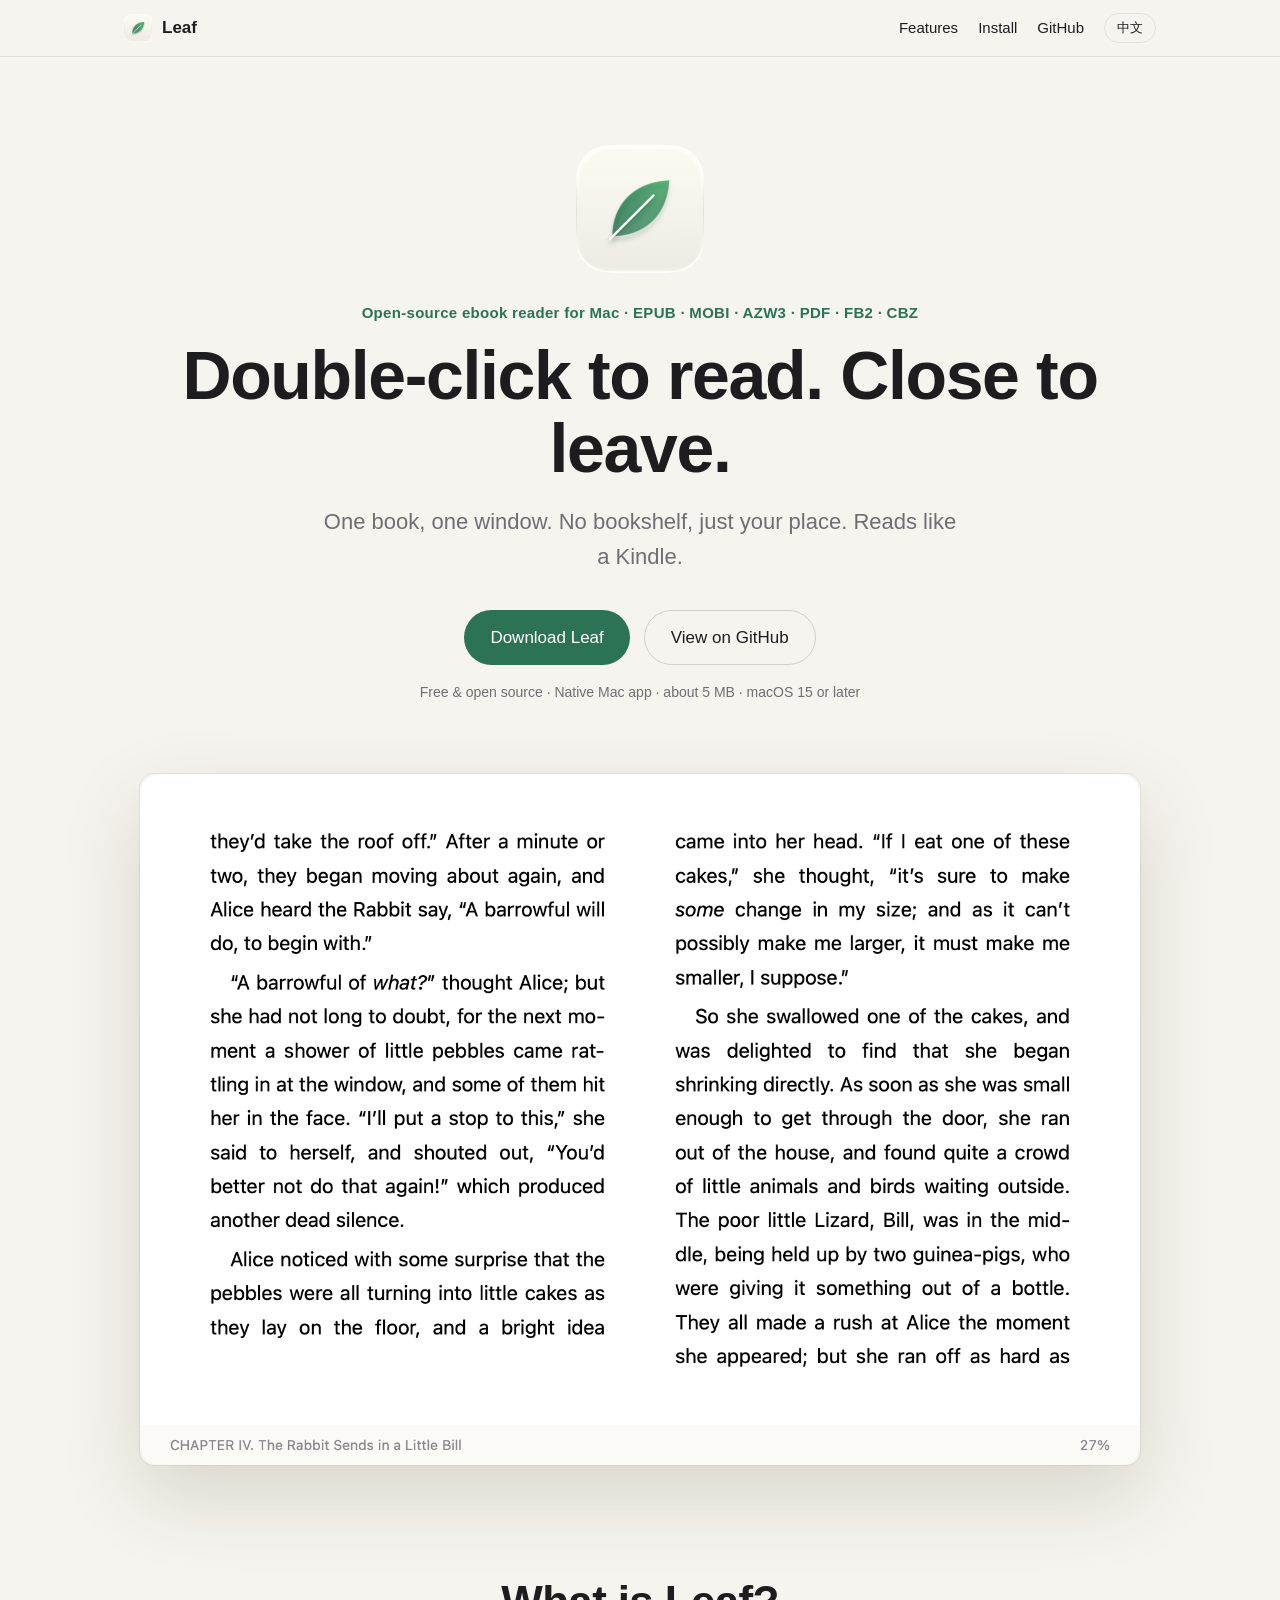
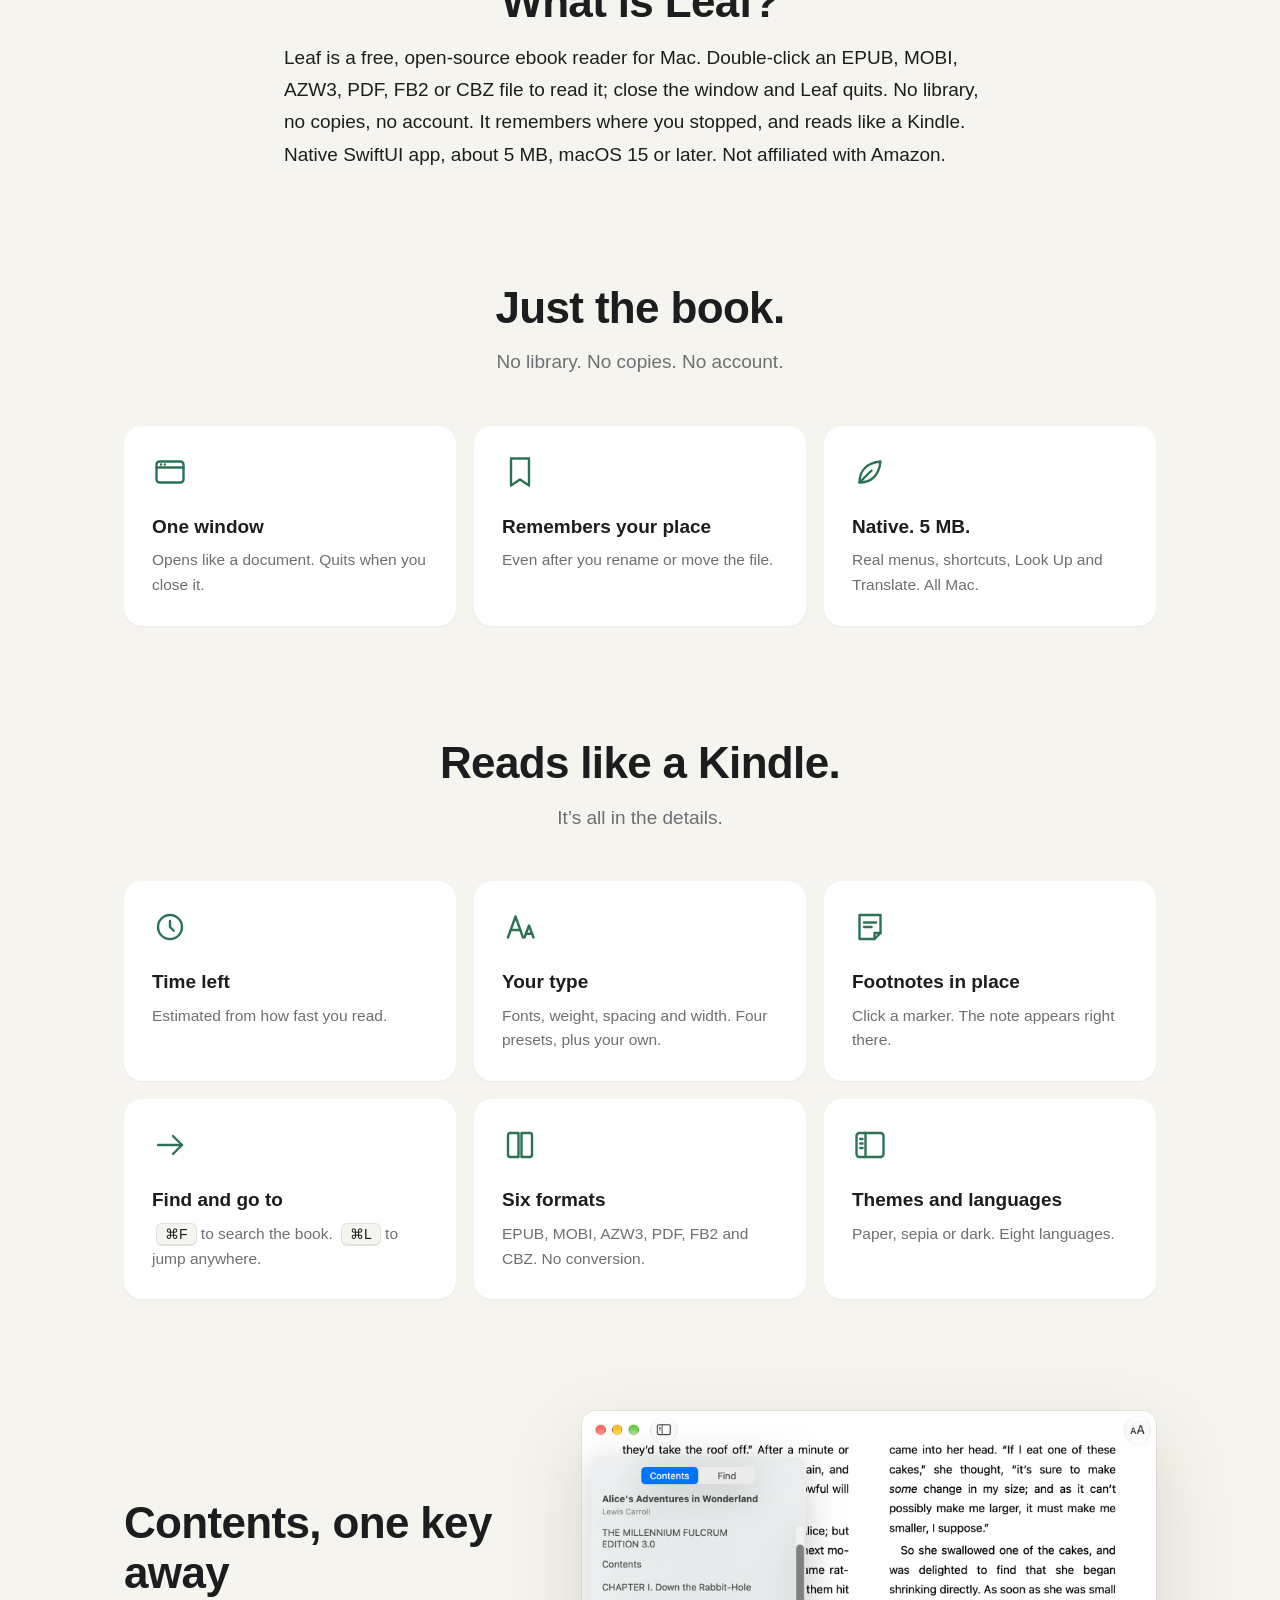
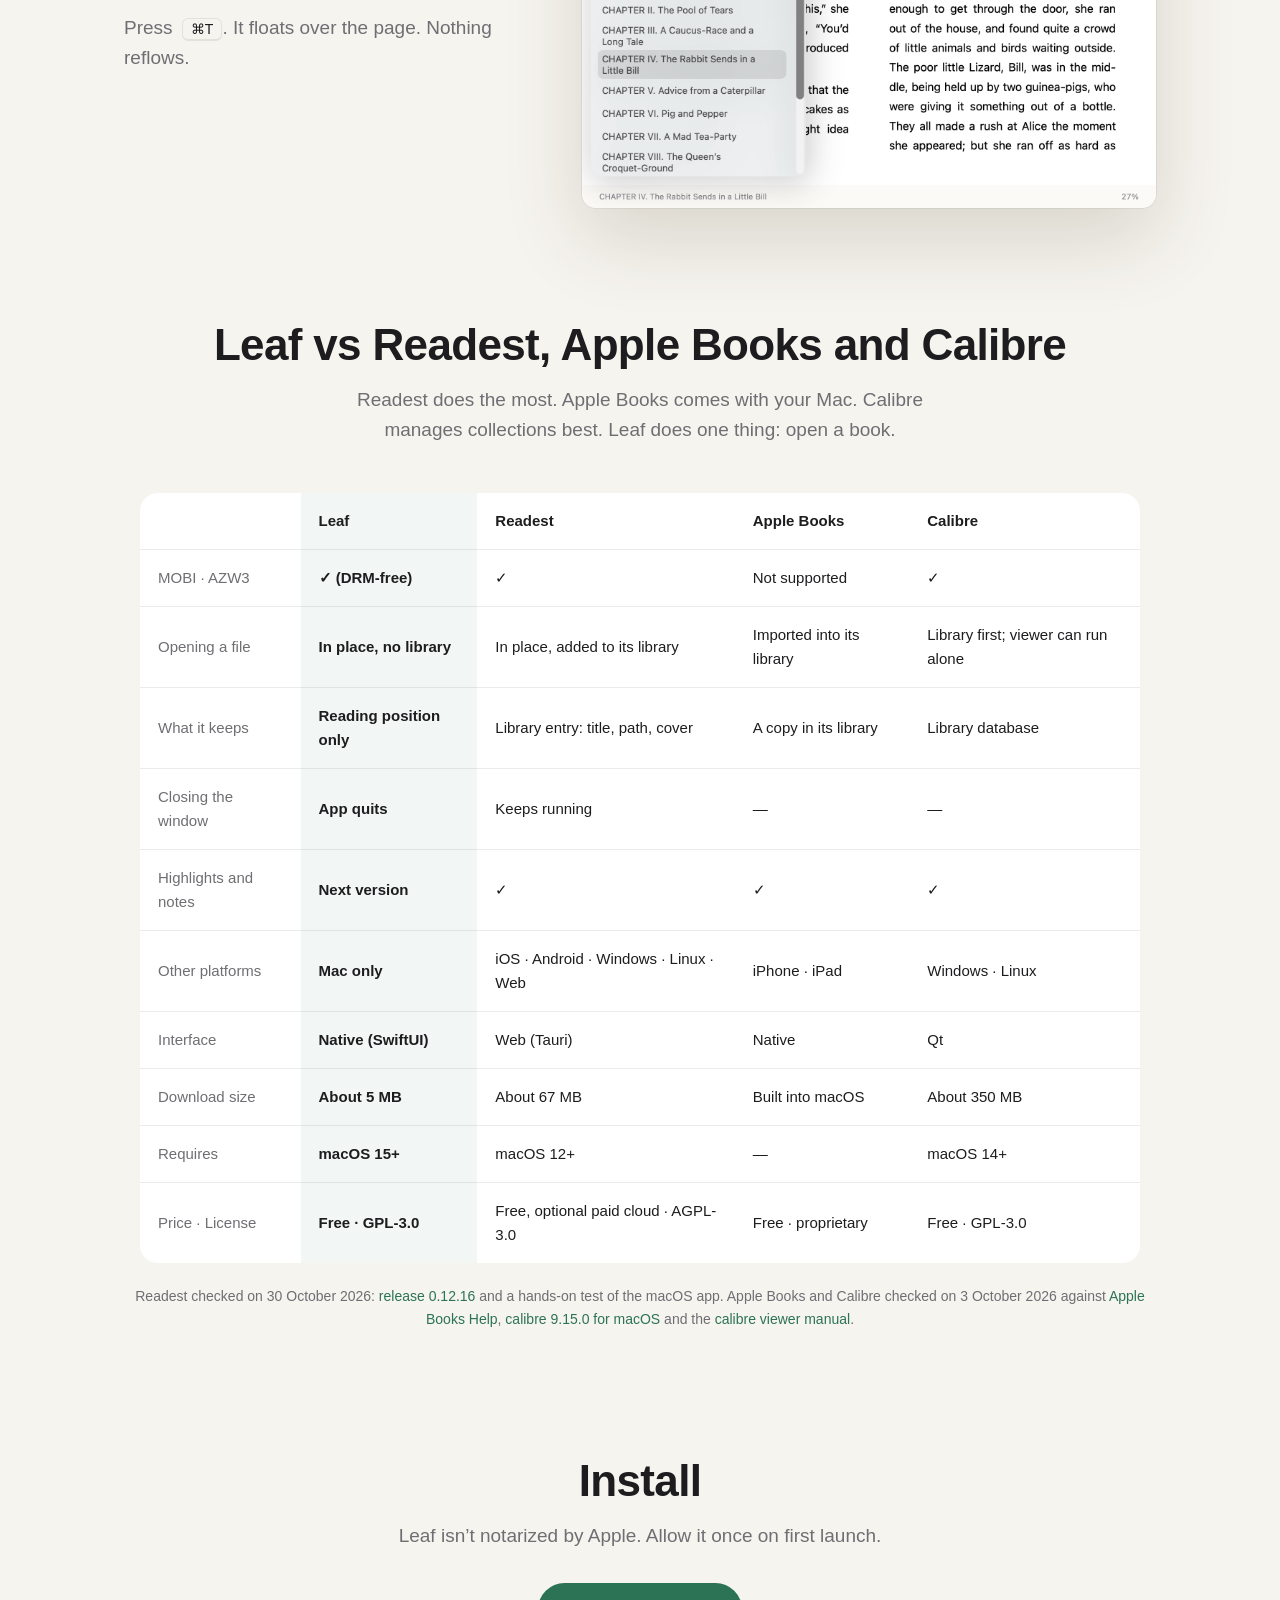
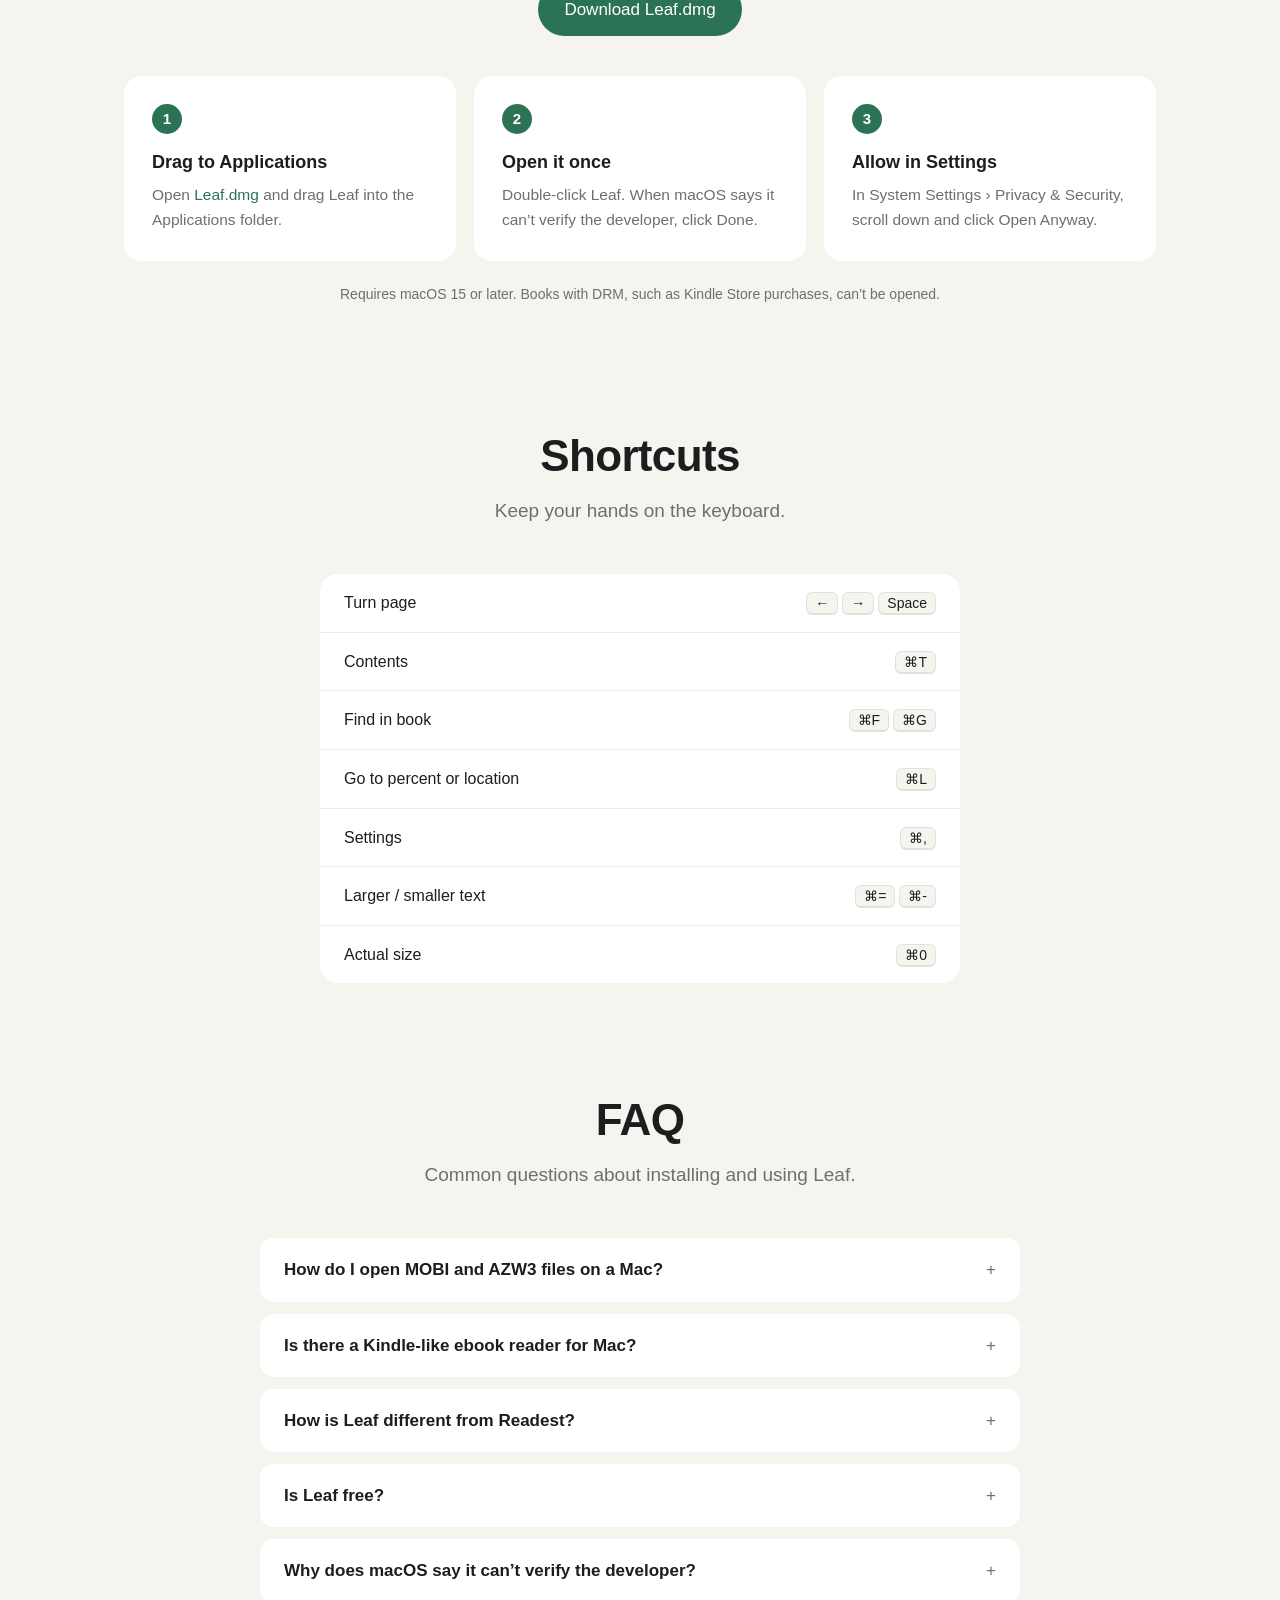
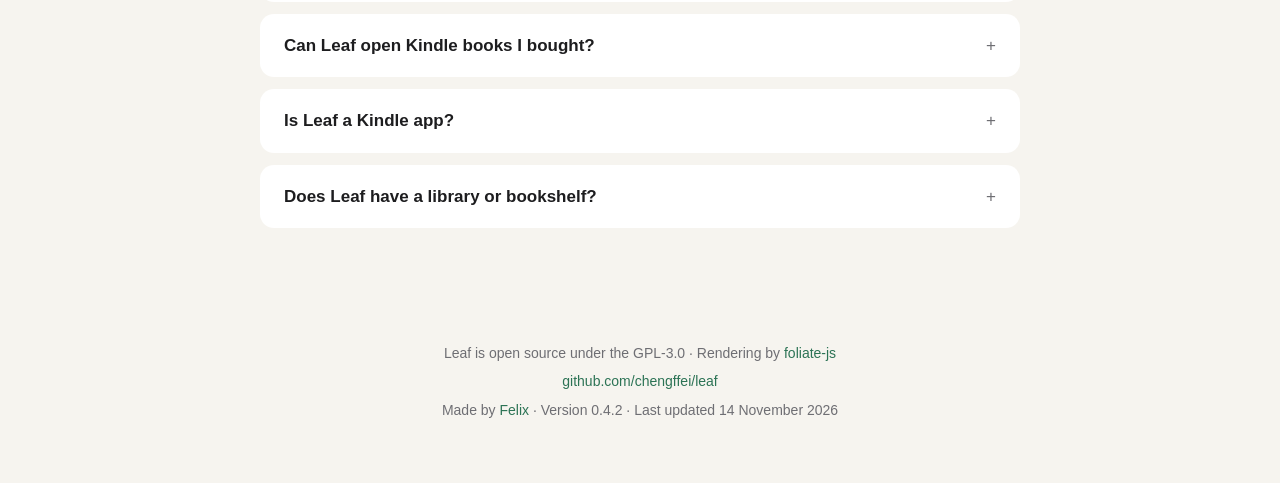
==== docs/index.html @ 3862b618 "Leaf 0.4.2 Co-Authored-By: Claude Opus 5.5 <noreply@anthropic.com>" ====
<!doctype html>
<html lang="en">
<head>
<meta charset="utf-8">
<meta name="viewport" content="width=device-width, initial-scale=1">
<title>Leaf — Kindle-Style Ebook Reader for Mac, No Library</title>
<meta name="description" content="A free, open-source ebook reader for Mac. Double-click an EPUB, MOBI, AZW3, PDF, FB2 or CBZ file to read; close the window to quit. No library, no account. Reads like a Kindle. Native, about 5 MB.">
<link rel="canonical" href="https://chengffei.github.io/leaf/">
<link rel="alternate" hreflang="en" href="https://chengffei.github.io/leaf/">
<link rel="alternate" hreflang="zh-Hans" href="https://chengffei.github.io/leaf/zh/">
<link rel="alternate" hreflang="x-default" href="https://chengffei.github.io/leaf/">
<link rel="alternate" type="text/plain" title="llms.txt" href="https://chengffei.github.io/leaf/llms.txt">
<meta name="theme-color" content="#f6f4ef">
<meta property="og:type" content="website">
<meta property="og:site_name" content="Leaf">
<meta property="og:url" content="https://chengffei.github.io/leaf/">
<meta property="og:title" content="Leaf — Kindle-Style Ebook Reader for Mac, No Library">
<meta property="og:description" content="Double-click to read. Close to leave. An open-source Mac ebook reader that reads like a Kindle.">
<meta property="og:image" content="https://chengffei.github.io/leaf/images/og.png">
<meta property="og:image:width" content="1200">
<meta property="og:image:height" content="630">
<meta property="og:image:alt" content="Leaf showing a book in two-column layout">
<meta property="og:locale" content="en_US">
<meta property="og:locale:alternate" content="zh_CN">
<meta name="twitter:card" content="summary_large_image">
<meta name="twitter:title" content="Leaf — Kindle-Style Ebook Reader for Mac, No Library">
<meta name="twitter:description" content="Double-click to read. Close to leave. An open-source Mac ebook reader that reads like a Kindle.">
<meta name="twitter:image" content="https://chengffei.github.io/leaf/images/og.png">
<link rel="icon" type="image/png" sizes="64x64" href="images/favicon.png">
<link rel="apple-touch-icon" href="images/apple-touch-icon.png">
<script type="application/ld+json">
{
  "@context": "https://schema.org",
  "@type": "SoftwareApplication",
  "name": "Leaf",
  "description": "A free, open-source Mac ebook reader for EPUB, MOBI, AZW3, PDF, FB2 and CBZ. No library, no account. Reads like a Kindle.",
  "applicationCategory": "ProductivityApplication",
  "applicationSubCategory": "Ebook reader",
  "operatingSystem": "macOS 15 or later",
  "softwareVersion": "0.4.2",
  "dateModified": "2026-11-14",
  "inLanguage": "en",
  "url": "https://chengffei.github.io/leaf/",
  "downloadUrl": "https://github.com/chengffei/leaf/releases/latest/download/Leaf.dmg",
  "fileFormat": [
    "application/epub+zip",
    "application/x-mobipocket-ebook",
    "application/vnd.amazon.mobi8-ebook",
    "application/pdf",
    "application/x-fictionbook+xml",
    "application/vnd.comicbook+zip"
  ],
  "screenshot": "https://chengffei.github.io/leaf/images/reading.png",
  "image": "https://chengffei.github.io/leaf/images/icon.png",
  "license": "https://www.gnu.org/licenses/gpl-3.0.html",
  "isAccessibleForFree": true,
  "offers": {
    "@type": "Offer",
    "price": "0",
    "priceCurrency": "USD"
  },
  "author": {
    "@type": "Person",
    "name": "Felix",
    "url": "https://github.com/chengffei"
  },
  "codeRepository": "https://github.com/chengffei/leaf"
}
</script>
<script type="application/ld+json">
{
  "@context": "https://schema.org",
  "@type": "FAQPage",
  "inLanguage": "en",
  "mainEntity": [
    {
      "@type": "Question",
      "name": "How do I open MOBI and AZW3 files on a Mac?",
      "acceptedAnswer": {
        "@type": "Answer",
        "text": "Install Leaf, then double-click the file in Finder, or right-click it and choose Open With › Leaf. The file must be DRM-free."
      }
    },
    {
      "@type": "Question",
      "name": "Is there a Kindle-like ebook reader for Mac?",
      "acceptedAnswer": {
        "@type": "Answer",
        "text": "Leaf reads DRM-free EPUB, MOBI and AZW3 files the Kindle way: time left from your own reading speed, location numbers, typography presets, footnotes in place and find in book. Highlights and notes come next. No store, no account."
      }
    },
    {
      "@type": "Question",
      "name": "How is Leaf different from Readest?",
      "acceptedAnswer": {
        "@type": "Answer",
        "text": "Readest is cross-platform, with a library, sync, highlights and text-to-speech. Leaf is Mac only and does less on purpose: no library, only your reading position, and it quits when you close the book. About 5 MB, against 67 MB."
      }
    },
    {
      "@type": "Question",
      "name": "Is Leaf free?",
      "acceptedAnswer": {
        "@type": "Answer",
        "text": "Yes. Leaf is free and open source under the GPL-3.0."
      }
    },
    {
      "@type": "Question",
      "name": "Why does macOS say it can’t verify the developer?",
      "acceptedAnswer": {
        "@type": "Answer",
        "text": "Leaf isn’t notarized by Apple. Open it once and dismiss the warning, then go to System Settings › Privacy & Security and click Open Anyway. You only need to do this once."
      }
    },
    {
      "@type": "Question",
      "name": "Can Leaf open Kindle books I bought?",
      "acceptedAnswer": {
        "@type": "Answer",
        "text": "Only DRM-free files. Books bought from the Kindle Store usually have DRM, and Leaf can’t open them."
      }
    },
    {
      "@type": "Question",
      "name": "Is Leaf a Kindle app?",
      "acceptedAnswer": {
        "@type": "Answer",
        "text": "No. Leaf is an independent open-source project, not affiliated with Amazon. It borrows the reading experience of a Kindle — typography, progress, find, and soon highlights and notes — for DRM-free EPUB, MOBI and AZW3 files on your Mac. There is no store and no account."
      }
    },
    {
      "@type": "Question",
      "name": "Does Leaf have a library or bookshelf?",
      "acceptedAnswer": {
        "@type": "Answer",
        "text": "No. Leaf opens books where they are, without importing or copying them. Leaf itself keeps only where you stopped in each book; like any Mac document app, macOS lists recent files under File › Open Recent."
      }
    }
  ]
}
</script>
<style>
  :root {
    --paper: #f6f4ef;
    --card: #ffffff;
    --ink: #1d1d1f;
    --muted: #6e6e73;
    --line: rgba(0, 0, 0, .08);
    --green: #2c7355;
    --green-hover: #245f46;
    --radius: 18px;
    color-scheme: light;
  }
  * { box-sizing: border-box; }
  html { -webkit-text-size-adjust: 100%; }
  body {
    margin: 0;
    background: var(--paper);
    color: var(--ink);
    font: 17px/1.6 -apple-system, BlinkMacSystemFont, "SF Pro Text", "PingFang SC", "Helvetica Neue", sans-serif;
    -webkit-font-smoothing: antialiased;
  }
  a { color: var(--green); text-decoration: none; }
  a:hover { text-decoration: underline; }
  img { max-width: 100%; height: auto; display: block; }


  .wrap { max-width: 1080px; margin: 0 auto; padding: 0 24px; }

  nav {
    position: sticky; top: 0; z-index: 10;
    background: rgba(246, 244, 239, .82);
    -webkit-backdrop-filter: saturate(180%) blur(20px);
    backdrop-filter: saturate(180%) blur(20px);
    border-bottom: 1px solid var(--line);
  }
  nav .wrap { display: flex; align-items: center; justify-content: space-between; height: 56px; }
  .brand { display: flex; align-items: center; gap: 10px; font-weight: 600; color: var(--ink); }
  .brand:hover { text-decoration: none; }
  .brand img { width: 28px; height: 28px; }
  .nav-links { display: flex; align-items: center; gap: 20px; font-size: 15px; }
  .nav-links a { color: var(--ink); }
  .lang-toggle {
    display: inline-block; text-decoration: none;
    font: inherit; font-size: 13px; color: var(--muted);
    background: none; border: 1px solid var(--line); border-radius: 999px;
    padding: 4px 12px; cursor: pointer;
  }
  .lang-toggle:hover { color: var(--ink); border-color: rgba(0,0,0,.18); }

  .hero { text-align: center; padding: 88px 24px 56px; }
  .hero .icon { width: 128px; height: 128px; margin: 0 auto 28px; }
  .narrow { max-width: 760px; }
  .definition { font-size: 19px; line-height: 1.7; margin: 0; text-align: left; }
  .table-scroll { overflow-x: auto; }
  table.compare { max-width: 1000px; }
  table.compare th { padding: 16px 24px; text-align: left; font-size: 15px; border-bottom: 1px solid var(--line); }
  table.compare td { text-align: left; color: var(--ink); font-size: 15px; }
  table.compare td:first-child { color: var(--muted); }
  table.compare th:nth-child(2), table.compare td:nth-child(2) { background: rgba(44, 115, 85, .06); font-weight: 600; }
  table.compare th, table.compare td { padding-left: 18px; padding-right: 18px; }
  .eyebrow { margin: 0 0 14px; font-size: 15px; font-weight: 600; letter-spacing: .02em; color: var(--green); }
  .faq { max-width: 760px; margin: 0 auto; }
  .faq details { background: var(--card); border-radius: 14px; padding: 18px 24px; margin-bottom: 12px; }
  .faq summary { cursor: pointer; font-weight: 600; font-size: 17px; list-style: none; }
  .faq summary::-webkit-details-marker { display: none; }
  .faq summary::after { content: "+"; float: right; color: var(--muted); font-weight: 400; }
  .faq details[open] summary::after { content: "–"; }
  .faq p { margin: 10px 0 0; color: var(--muted); font-size: 16px; }
  h1 {
    font-size: clamp(40px, 7vw, 68px); line-height: 1.08; letter-spacing: -.02em;
    margin: 0 0 18px; font-weight: 700;
  }
  .lead { font-size: clamp(18px, 2.4vw, 22px); color: var(--muted); margin: 0 auto 36px; max-width: 640px; }
  .actions { display: flex; gap: 14px; justify-content: center; flex-wrap: wrap; }
  .btn {
    display: inline-flex; align-items: center; gap: 8px;
    padding: 13px 26px; border-radius: 999px; font-size: 17px; font-weight: 500;
  }
  .btn:hover { text-decoration: none; }
  .btn-primary { background: var(--green); color: #fff; }
  .btn-primary:hover { background: var(--green-hover); }
  .btn-secondary { color: var(--ink); border: 1px solid rgba(0,0,0,.15); }
  .btn-secondary:hover { background: rgba(0,0,0,.03); }
  .meta { margin-top: 16px; font-size: 14px; color: var(--muted); }

  .shot {
    margin: 0 auto; max-width: 1000px;
    border-radius: 14px; overflow: hidden;
    box-shadow: 0 30px 80px rgba(60, 48, 20, .16), 0 0 0 1px rgba(0,0,0,.06);
    background: transparent; /* 截图自带窗口圆角（透明角） */
  }

  section.wrap { padding-top: 112px; }
  h2 {
    font-size: clamp(30px, 4.4vw, 44px); line-height: 1.15; letter-spacing: -.015em;
    margin: 0 0 14px; text-align: center; font-weight: 700;
  }
  .section-lead { text-align: center; color: var(--muted); margin: 0 auto 48px; max-width: 620px; font-size: 19px; }

  .grid { display: grid; grid-template-columns: repeat(3, 1fr); gap: 18px; }
  .card {
    background: var(--card); border-radius: var(--radius); padding: 28px;
    box-shadow: 0 1px 2px rgba(60, 48, 20, .05);
  }
  .card .glyph { width: 36px; height: 36px; color: var(--green); margin-bottom: 14px; }
  .card h3 { margin: 0 0 6px; font-size: 19px; }
  .card p { margin: 0; color: var(--muted); font-size: 15.5px; }

  .split { display: grid; grid-template-columns: 1fr 1.4fr; gap: 48px; align-items: center; }
  .split h2, .split .section-lead { text-align: left; margin-left: 0; }

  .steps { counter-reset: step; display: grid; grid-template-columns: repeat(3, 1fr); gap: 18px; }
  .step { background: var(--card); border-radius: var(--radius); padding: 28px; position: relative; }
  .step::before {
    counter-increment: step; content: counter(step);
    display: grid; place-items: center; width: 30px; height: 30px; border-radius: 50%;
    background: var(--green); color: #fff; font-weight: 600; font-size: 15px; margin-bottom: 14px;
  }
  .step h3 { margin: 0 0 6px; font-size: 18px; }
  .step p { margin: 0; color: var(--muted); font-size: 15.5px; }
  .install-download { margin: -16px 0 40px; }
  .note { text-align: center; color: var(--muted); font-size: 14px; margin-top: 22px; }

  table { width: 100%; max-width: 640px; margin: 0 auto; border-collapse: collapse; background: var(--card); border-radius: var(--radius); overflow: hidden; }
  td { padding: 16px 24px; border-bottom: 1px solid var(--line); font-size: 16px; }
  tr:last-child td { border-bottom: none; }
  td:last-child { text-align: right; color: var(--muted); }
  kbd {
    font: 500 14px -apple-system, BlinkMacSystemFont, sans-serif; color: var(--ink);
    background: var(--paper); border: 1px solid var(--line); border-bottom-width: 2px;
    border-radius: 6px; padding: 2px 8px; margin-left: 4px;
  }

  footer.wrap { padding-top: 96px; padding-bottom: 56px; text-align: center; color: var(--muted); font-size: 14px; }
  footer p { margin: 6px 0; }

  @media (max-width: 820px) {
    .grid, .steps { grid-template-columns: 1fr; }
    .split { grid-template-columns: 1fr; gap: 28px; }
    .split h2, .split .section-lead { text-align: center; margin-left: auto; }
    .hero { padding: 56px 24px 40px; }
    section.wrap { padding-top: 80px; }
    .nav-links .hide-sm { display: none; }
    td { padding: 14px 16px; }
  }
</style>
</head>
<body>

<nav>
  <div class="wrap">
    <a class="brand" href="#"><img src="images/favicon.png" width="28" height="28" alt="">Leaf</a>
    <div class="nav-links">
      <a class="hide-sm" href="#features">Features</a>
      <a class="hide-sm" href="#install">Install</a>
      <a href="https://github.com/chengffei/leaf">GitHub</a>
      <a class="lang-toggle" href="zh/" hreflang="zh-Hans" lang="zh-Hans">中文</a>
    </div>
  </div>
</nav>

<header class="hero wrap">
  <img class="icon" src="images/icon-256.png" width="128" height="128" alt="Leaf app icon">
  <p class="eyebrow">Open-source ebook reader for Mac · EPUB · MOBI · AZW3 · PDF · FB2 · CBZ</p>
  <h1>Double-click to read. Close to leave.</h1>
  <p class="lead">
    
    One book, one window. No bookshelf, just your place. Reads like a Kindle.
  </p>
  <div class="actions">
    <a class="btn btn-primary" href="https://github.com/chengffei/leaf/releases/latest/download/Leaf.dmg">
      Download Leaf
    </a>
    <a class="btn btn-secondary" href="https://github.com/chengffei/leaf">
      View on GitHub
    </a>
  </div>
  <p class="meta">
    
    Free &amp; open source · Native Mac app · about 5 MB · macOS 15 or later
  </p>
</header>

<div class="wrap">
  <div class="shot">
    <img src="images/reading.png" width="1600" height="1106" alt="Leaf reading an EPUB book on Mac in two-column layout" loading="eager">
  </div>
</div>

<section id="about" class="wrap narrow">
  <h2>What is Leaf?</h2>
  <p class="definition">
    Leaf is a free, open-source ebook reader for Mac. Double-click an EPUB, MOBI, AZW3, PDF, FB2 or CBZ file to read it; close the window and Leaf quits. No library, no copies, no account. It remembers where you stopped, and reads like a Kindle. Native SwiftUI app, about 5 MB, macOS 15 or later. Not affiliated with Amazon.
    
  </p>
</section>

<section id="features" class="wrap">
  <h2>Just the book.</h2>
  <p class="section-lead">
    
    No library. No copies. No account.
  </p>
  <div class="grid">
    <div class="card">
      <svg class="glyph" viewBox="0 0 24 24" fill="none" stroke="currentColor" stroke-width="1.6" stroke-linecap="round" stroke-linejoin="round"><rect x="3" y="5" width="18" height="14" rx="2"/><path d="M3 9h18"/><path d="M6 7h.01M8.5 7h.01"/></svg>
      <h3>One window</h3>
      <p>Opens like a document. Quits when you close it.</p>
    </div>
    <div class="card">
      <svg class="glyph" viewBox="0 0 24 24" fill="none" stroke="currentColor" stroke-width="1.6" stroke-linecap="round" stroke-linejoin="round"><path d="M6 3h12v18l-6-4-6 4z"/></svg>
      <h3>Remembers your place</h3>
      <p>Even after you rename or move the file.</p>
    </div>
    <div class="card">
      <svg class="glyph" viewBox="0 0 24 24" fill="none" stroke="currentColor" stroke-width="1.6" stroke-linecap="round" stroke-linejoin="round"><path d="M5 19c0-8 5-13 14-14-1 9-6 14-14 14z"/><path d="M5 19 13 11"/></svg>
      <h3>Native. 5 MB.</h3>
      <p>Real menus, shortcuts, Look Up and Translate. All Mac.</p>
    </div>
  </div>
</section>

<section id="kindle" class="wrap">
  <h2>Reads like a Kindle.</h2>
  <p class="section-lead">
    
    It’s all in the details.
  </p>
  <div class="grid">
    <div class="card">
      <svg class="glyph" viewBox="0 0 24 24" fill="none" stroke="currentColor" stroke-width="1.6" stroke-linecap="round" stroke-linejoin="round"><circle cx="12" cy="12" r="8"/><path d="M12 8v4l2.5 2.5"/></svg>
      <h3>Time left</h3>
      <p>Estimated from how fast you read.</p>
    </div>
    <div class="card">
      <svg class="glyph" viewBox="0 0 24 24" fill="none" stroke="currentColor" stroke-width="1.6" stroke-linecap="round" stroke-linejoin="round"><path d="M4 19 9 5l5 14"/><path d="M5.8 14h6.4"/><path d="M15 19l3-8 3 8"/><path d="M16 16.5h4"/></svg>
      <h3>Your type</h3>
      <p>Fonts, weight, spacing and width. Four presets, plus your own.</p>
    </div>
    <div class="card">
      <svg class="glyph" viewBox="0 0 24 24" fill="none" stroke="currentColor" stroke-width="1.6" stroke-linecap="round" stroke-linejoin="round"><path d="M5 4h14v12l-4 4H5z"/><path d="M15 20v-4h4"/><path d="M8 9h8M8 12h5"/></svg>
      <h3>Footnotes in place</h3>
      <p>Click a marker. The note appears right there.</p>
    </div>
    <div class="card">
      <svg class="glyph" viewBox="0 0 24 24" fill="none" stroke="currentColor" stroke-width="1.6" stroke-linecap="round" stroke-linejoin="round"><path d="M4 12h16"/><path d="M14 6l6 6-6 6"/></svg>
      <h3>Find and go to</h3>
      <p><kbd>⌘F</kbd> to search the book. <kbd>⌘L</kbd> to jump anywhere.</p>
    </div>
    <div class="card">
      <svg class="glyph" viewBox="0 0 24 24" fill="none" stroke="currentColor" stroke-width="1.6" stroke-linecap="round" stroke-linejoin="round"><path d="M4 5.5A1.5 1.5 0 0 1 5.5 4H11v16H5.5A1.5 1.5 0 0 1 4 18.5z"/><path d="M20 5.5A1.5 1.5 0 0 0 18.5 4H13v16h5.5a1.5 1.5 0 0 0 1.5-1.5z"/></svg>
      <h3>Six formats</h3>
      <p>EPUB, MOBI, AZW3, PDF, FB2 and CBZ. No conversion.</p>
    </div>
    <div class="card">
      <svg class="glyph" viewBox="0 0 24 24" fill="none" stroke="currentColor" stroke-width="1.6" stroke-linecap="round" stroke-linejoin="round"><rect x="3" y="4" width="18" height="16" rx="2"/><path d="M9 4v16"/><path d="M5.5 8h1.5M5.5 11h1.5M5.5 14h1.5"/></svg>
      <h3>Themes and languages</h3>
      <p>Paper, sepia or dark. Eight languages.</p>
    </div>
  </div>
</section>

<section class="wrap">
  <div class="split">
    <div>
      <h2>Contents, one key away</h2>
      <p class="section-lead">
        
        Press <kbd>⌘T</kbd>. It floats over the page. Nothing reflows.
      </p>
    </div>
    <div class="shot">
      <img src="images/toc.png" width="1600" height="1106" alt="Leaf floating table of contents panel on macOS" loading="lazy">
    </div>
  </div>
</section>

<section id="compare" class="wrap">
  <h2>Leaf vs Readest, Apple Books and Calibre</h2>
  <p class="section-lead">
    Readest does the most. Apple Books comes with your Mac. Calibre manages collections best. Leaf does one thing: open a book.
    
  </p>
  <div class="table-scroll">
  <table class="compare">
    <thead><tr><th></th><th>Leaf</th><th>Readest</th><th>Apple Books</th><th>Calibre</th></tr></thead>
    <tbody>
      <tr><td>MOBI · AZW3</td><td>✓ (DRM-free)</td><td>✓</td><td>Not supported</td><td>✓</td></tr>
      <tr><td>Opening a file</td><td>In place, no library</td><td>In place, added to its library</td><td>Imported into its library</td><td>Library first; viewer can run alone</td></tr>
      <tr><td>What it keeps</td><td>Reading position only</td><td>Library entry: title, path, cover</td><td>A copy in its library</td><td>Library database</td></tr>
      <tr><td>Closing the window</td><td>App quits</td><td>Keeps running</td><td>—</td><td>—</td></tr>
      <tr><td>Highlights and notes</td><td>Next version</td><td>✓</td><td>✓</td><td>✓</td></tr>
      <tr><td>Other platforms</td><td>Mac only</td><td>iOS · Android · Windows · Linux · Web</td><td>iPhone · iPad</td><td>Windows · Linux</td></tr>
      <tr><td>Interface</td><td>Native (SwiftUI)</td><td>Web (Tauri)</td><td>Native</td><td>Qt</td></tr>
      <tr><td>Download size</td><td>About 5 MB</td><td>About 67 MB</td><td>Built into macOS</td><td>About 350 MB</td></tr>
      <tr><td>Requires</td><td>macOS 15+</td><td>macOS 12+</td><td>—</td><td>macOS 14+</td></tr>
      <tr><td>Price · License</td><td>Free · GPL-3.0</td><td>Free, optional paid cloud · AGPL-3.0</td><td>Free · proprietary</td><td>Free · GPL-3.0</td></tr>
    </tbody>
  </table>
  </div>
  <p class="note">
    Readest checked on 30 October 2026: <a href="https://github.com/readest/readest/releases">release 0.12.16</a> and a hands-on test of the macOS app. Apple Books and Calibre checked on 3 October 2026 against <a href="https://support.apple.com/guide/books/import-books-audiobooks-or-pdfs-ibkseed72068/mac">Apple Books Help</a>, <a href="https://calibre-ebook.com/download_osx">calibre 9.15.0 for macOS</a> and the <a href="https://manual.calibre-ebook.com/viewer.html">calibre viewer manual</a>.
    
  </p>
</section>

<section id="install" class="wrap">
  <h2>Install</h2>
  <p class="section-lead">
    
    Leaf isn’t notarized by Apple. Allow it once on first launch.
  </p>
  <div class="actions install-download">
    <a class="btn btn-primary" href="https://github.com/chengffei/leaf/releases/latest/download/Leaf.dmg">
      Download Leaf.dmg
    </a>
  </div>
  <div class="steps">
    <div class="step">
      <h3>Drag to Applications</h3>
      <p>Open <a href="https://github.com/chengffei/leaf/releases/latest/download/Leaf.dmg">Leaf.dmg</a> and drag Leaf into the Applications folder.</p>
    </div>
    <div class="step">
      <h3>Open it once</h3>
      <p>Double-click Leaf. When macOS says it can’t verify the developer, click Done.</p>
    </div>
    <div class="step">
      <h3>Allow in Settings</h3>
      <p>In System Settings › Privacy &amp; Security, scroll down and click Open Anyway.</p>
    </div>
  </div>
  <p class="note">
    
    Requires macOS 15 or later. Books with DRM, such as Kindle Store purchases, can’t be opened.
  </p>
</section>

<section class="wrap">
  <h2>Shortcuts</h2>
  <p class="section-lead">
    
    Keep your hands on the keyboard.
  </p>
  <table>
    <tr><td>Turn page</td><td><kbd>←</kbd><kbd>→</kbd><kbd>Space</kbd></td></tr>
    <tr><td>Contents</td><td><kbd>⌘T</kbd></td></tr>
    <tr><td>Find in book</td><td><kbd>⌘F</kbd><kbd>⌘G</kbd></td></tr>
    <tr><td>Go to percent or location</td><td><kbd>⌘L</kbd></td></tr>
    <tr><td>Settings</td><td><kbd>⌘,</kbd></td></tr>
    <tr><td>Larger / smaller text</td><td><kbd>⌘=</kbd><kbd>⌘-</kbd></td></tr>
    <tr><td>Actual size</td><td><kbd>⌘0</kbd></td></tr>
  </table>
</section>

<section id="faq" class="wrap">
  <h2>FAQ</h2>
  <p class="section-lead">Common questions about installing and using Leaf.</p>
  <div class="faq">
    <details><summary>How do I open MOBI and AZW3 files on a Mac?</summary><p>Install Leaf, then double-click the file in Finder, or right-click it and choose Open With › Leaf. The file must be DRM-free.</p></details>
    <details><summary>Is there a Kindle-like ebook reader for Mac?</summary><p>Leaf reads DRM-free EPUB, MOBI and AZW3 files the Kindle way: time left from your own reading speed, location numbers, typography presets, footnotes in place and find in book. Highlights and notes come next. No store, no account.</p></details>
    <details><summary>How is Leaf different from Readest?</summary><p>Readest is cross-platform, with a library, sync, highlights and text-to-speech. Leaf is Mac only and does less on purpose: no library, only your reading position, and it quits when you close the book. About 5 MB, against 67 MB.</p></details>
    <details><summary>Is Leaf free?</summary><p>Yes. Leaf is free and open source under the GPL-3.0.</p></details>
    <details><summary>Why does macOS say it can’t verify the developer?</summary><p>Leaf isn’t notarized by Apple. Open it once and dismiss the warning, then go to System Settings › Privacy & Security and click Open Anyway. You only need to do this once.</p></details>
    <details><summary>Can Leaf open Kindle books I bought?</summary><p>Only DRM-free files. Books bought from the Kindle Store usually have DRM, and Leaf can’t open them.</p></details>
    <details><summary>Is Leaf a Kindle app?</summary><p>No. Leaf is an independent open-source project, not affiliated with Amazon. It borrows the reading experience of a Kindle — typography, progress, find, and soon highlights and notes — for DRM-free EPUB, MOBI and AZW3 files on your Mac. There is no store and no account.</p></details>
    <details><summary>Does Leaf have a library or bookshelf?</summary><p>No. Leaf opens books where they are, without importing or copying them. Leaf itself keeps only where you stopped in each book; like any Mac document app, macOS lists recent files under File › Open Recent.</p></details>
  </div>
</section>

<footer class="wrap">
  <p>
    
    Leaf is open source under the GPL-3.0 · Rendering by <a href="https://github.com/johnfactotum/foliate-js">foliate-js</a>
  </p>
  <p><a href="https://github.com/chengffei/leaf">github.com/chengffei/leaf</a></p>
  <p>
    Made by <a href="https://github.com/chengffei">Felix</a> · Version 0.4.2 · Last updated <time datetime="2026-11-14">14 November 2026</time>
    
  </p>
</footer>

</body>
</html>
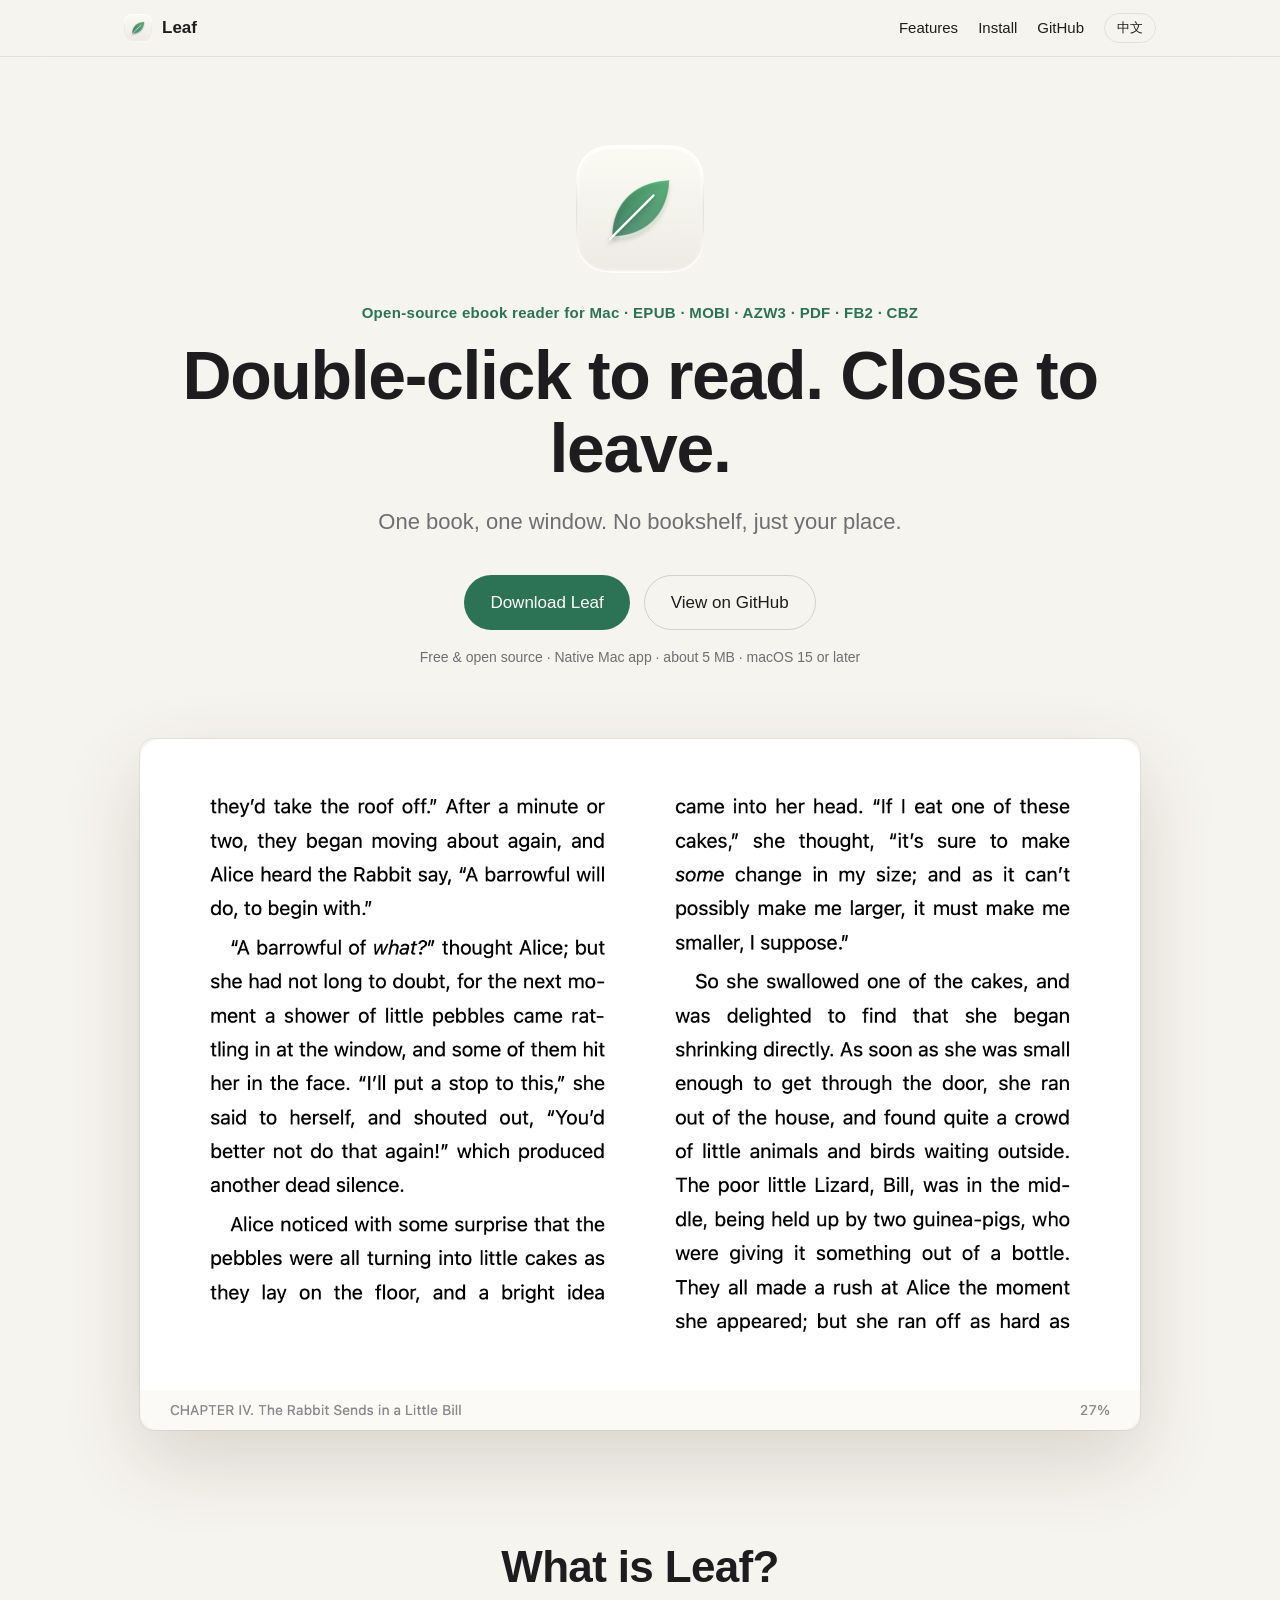
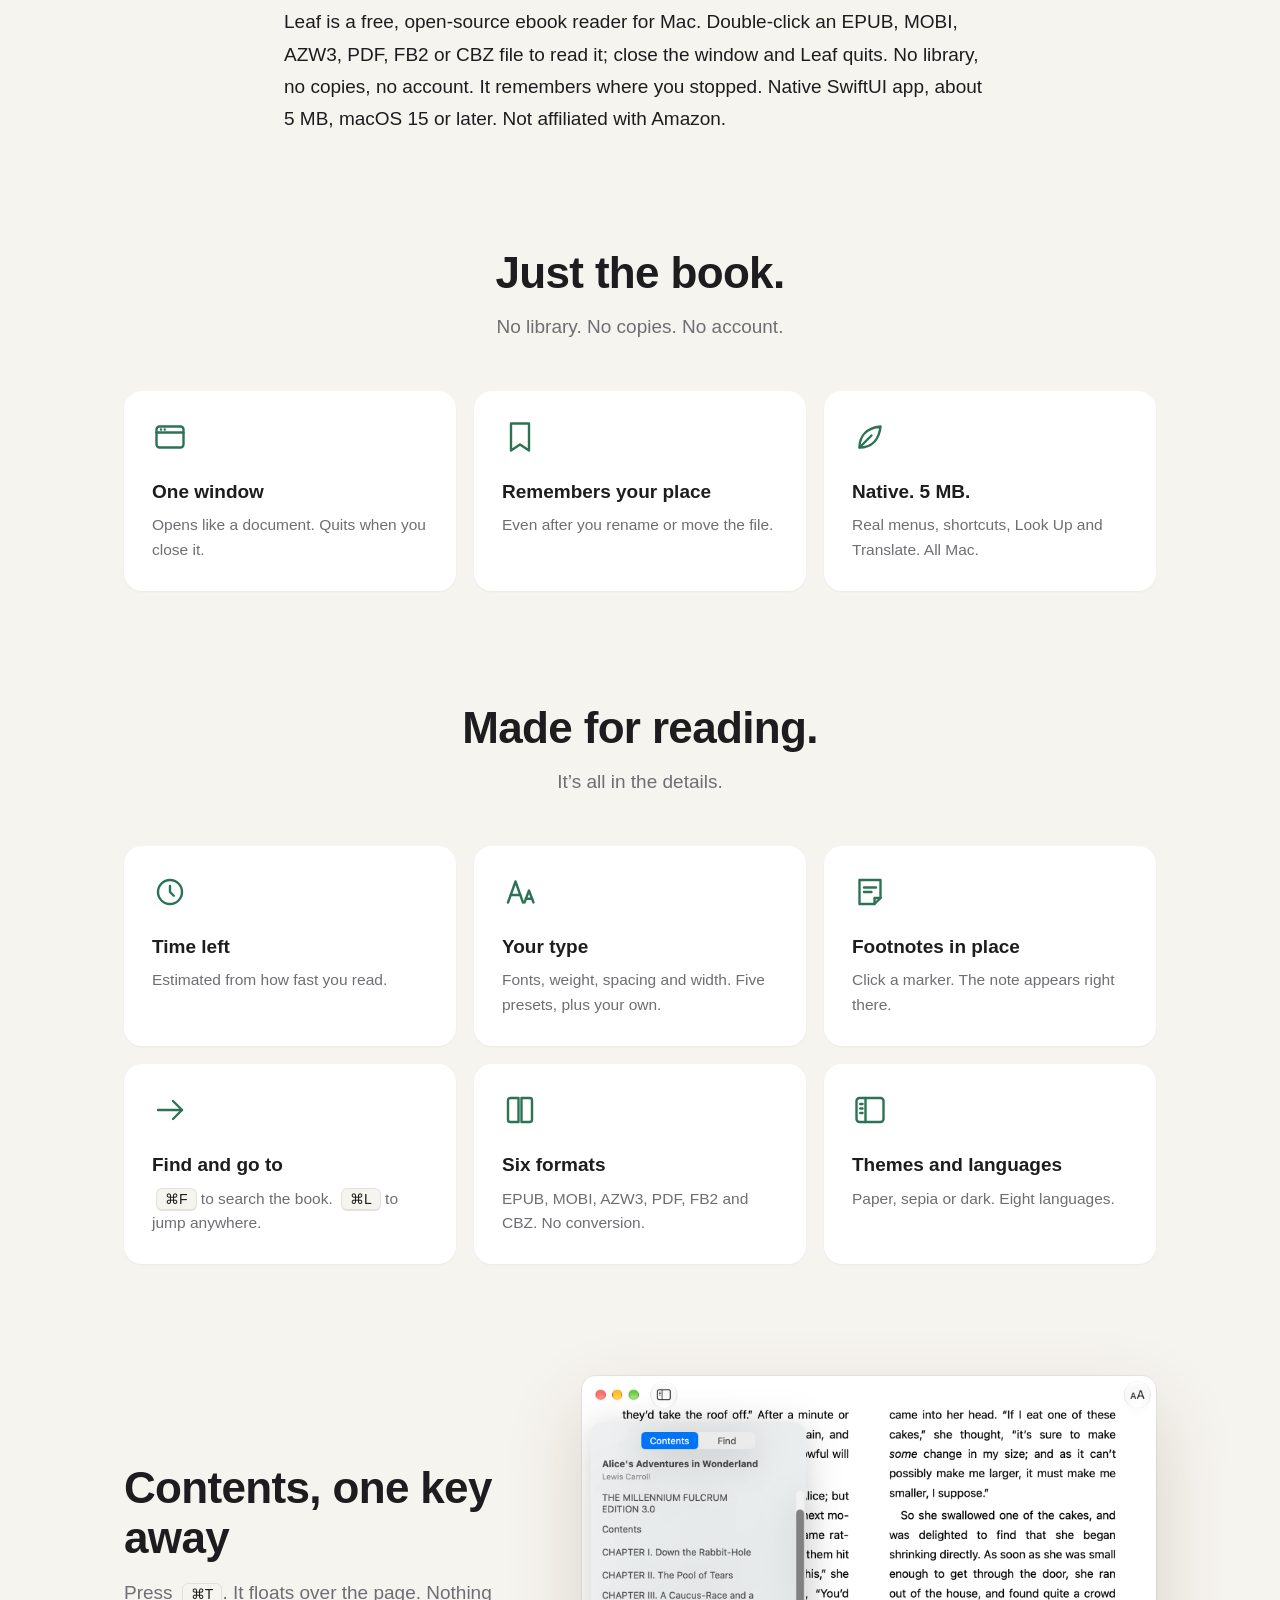
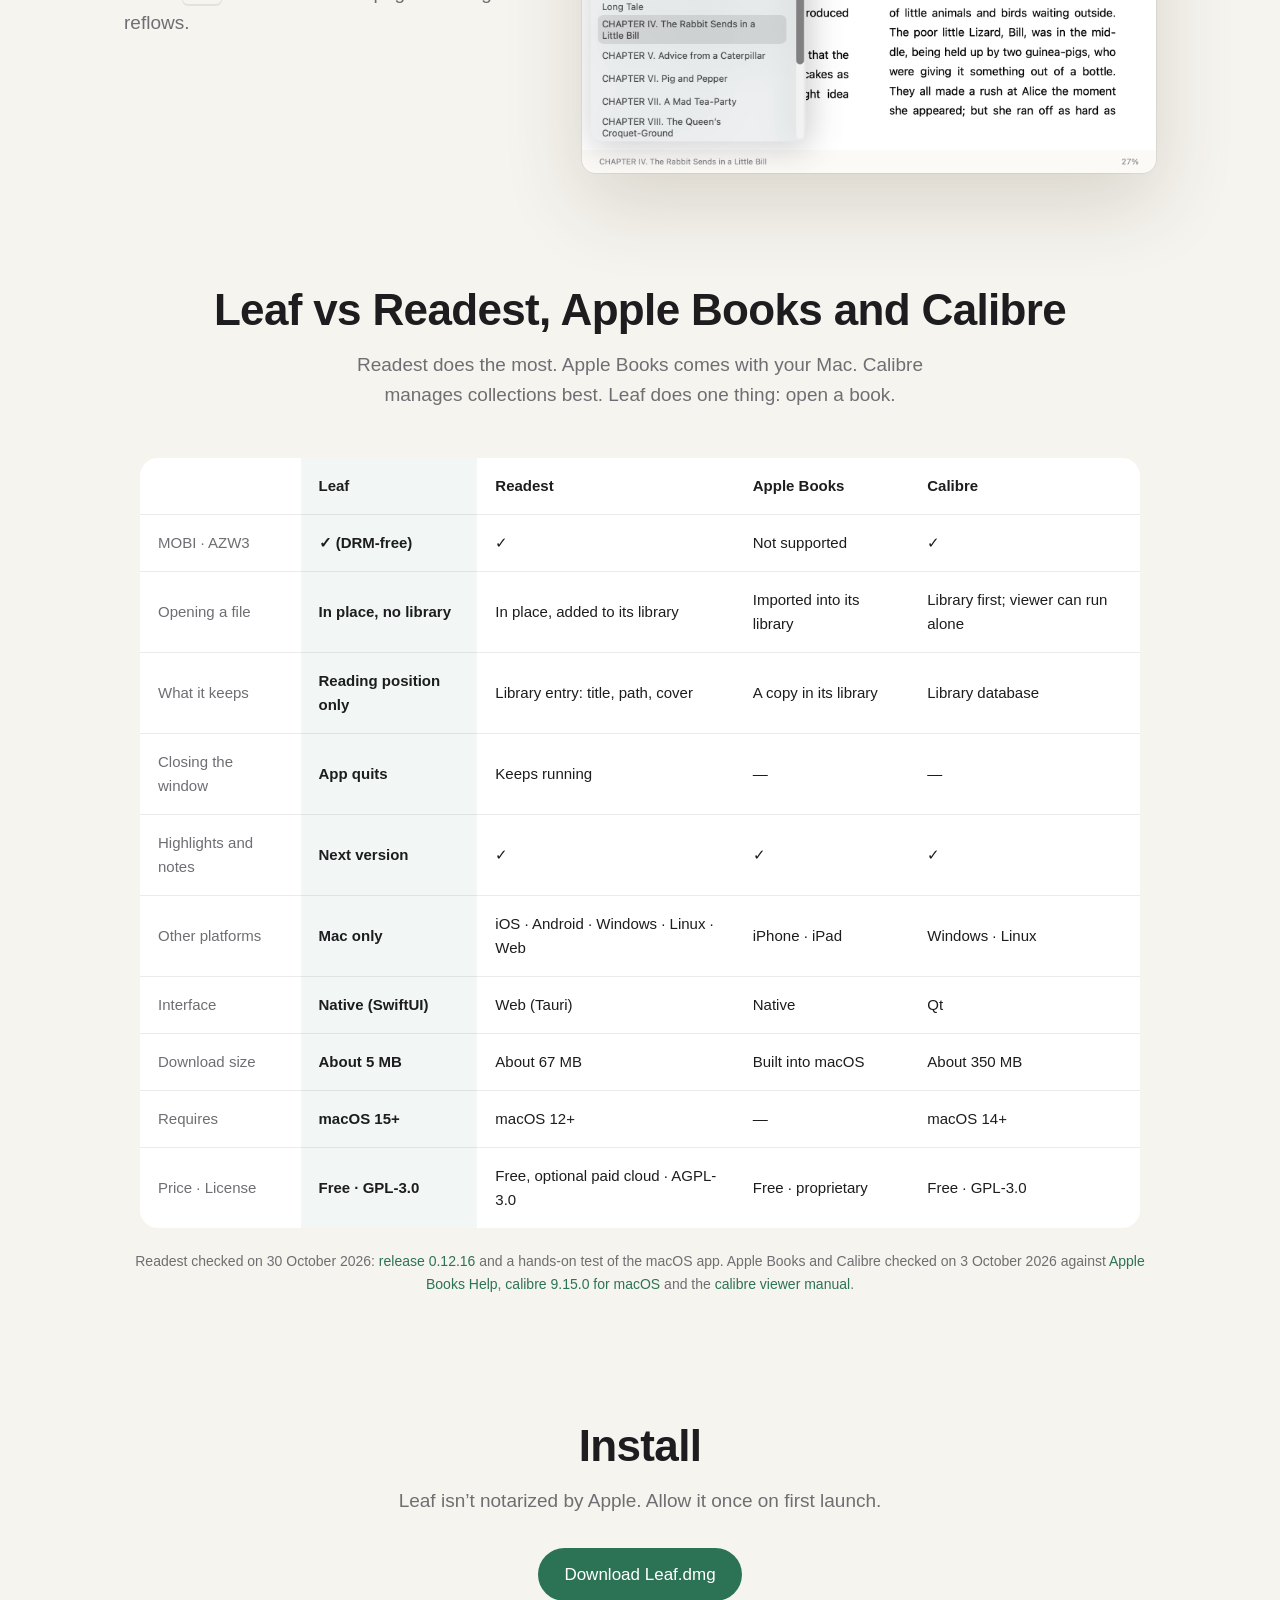
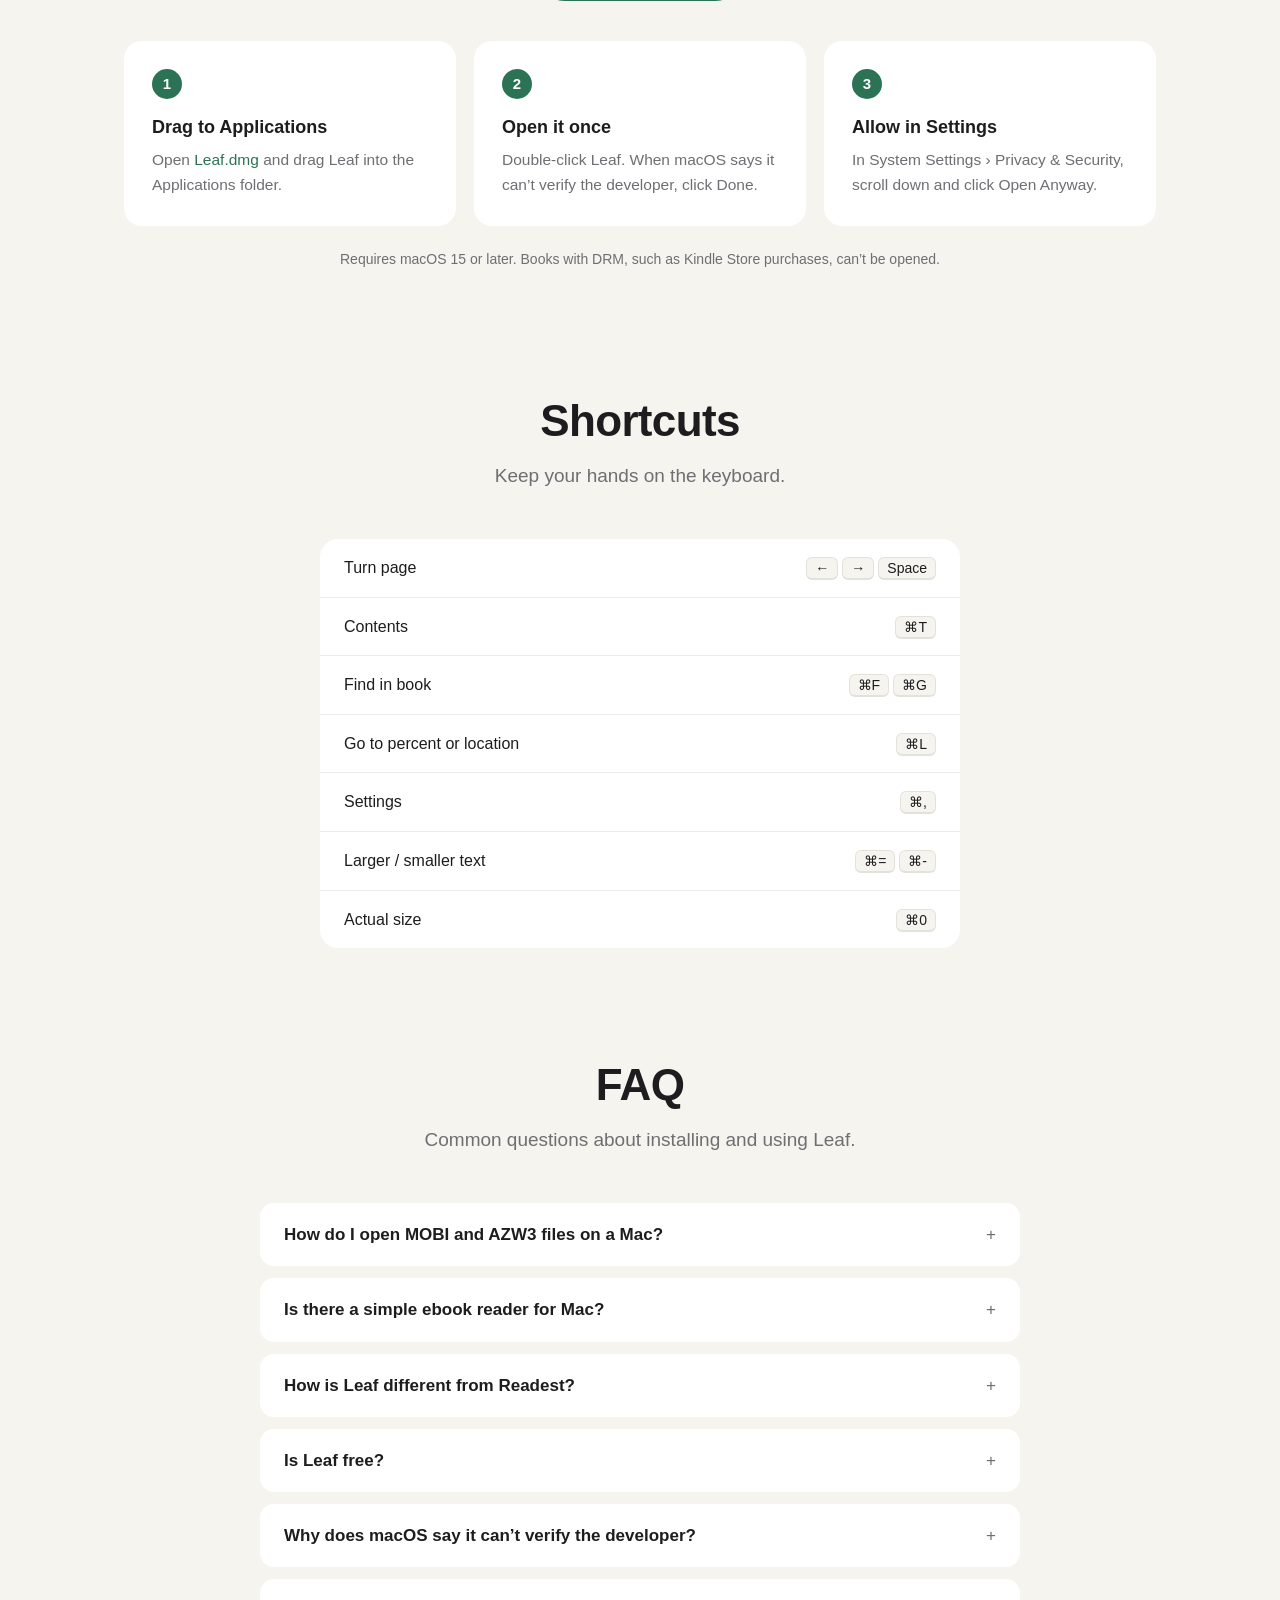
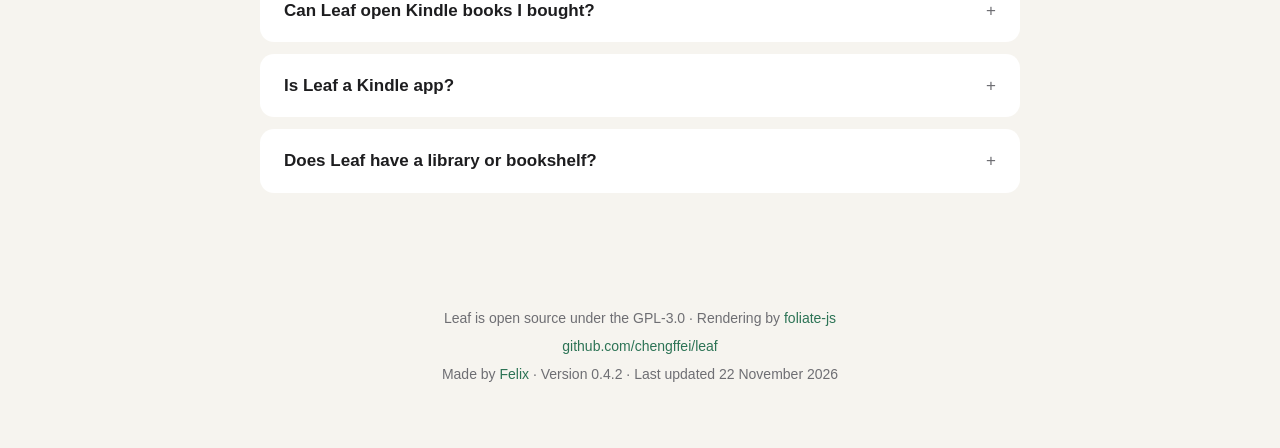
==== commit 3e16997b: "Drop the Kindle tagline from the website Retitle the page, rename the reading section, update preset" ====
--- a/docs/index.html
+++ b/docs/index.html
@@ -3,8 +3,8 @@
 <head>
 <meta charset="utf-8">
 <meta name="viewport" content="width=device-width, initial-scale=1">
-<title>Leaf — Kindle-Style Ebook Reader for Mac, No Library</title>
-<meta name="description" content="A free, open-source ebook reader for Mac. Double-click an EPUB, MOBI, AZW3, PDF, FB2 or CBZ file to read; close the window to quit. No library, no account. Reads like a Kindle. Native, about 5 MB.">
+<title>Leaf — Free EPUB, MOBI and AZW3 Reader for Mac, No Library</title>
+<meta name="description" content="A free, open-source ebook reader for Mac. Double-click an EPUB, MOBI, AZW3, PDF, FB2 or CBZ file to read; close the window to quit. No library, no account. Native, about 5 MB.">
 <link rel="canonical" href="https://chengffei.github.io/leaf/">
 <link rel="alternate" hreflang="en" href="https://chengffei.github.io/leaf/">
 <link rel="alternate" hreflang="zh-Hans" href="https://chengffei.github.io/leaf/zh/">
@@ -14,8 +14,8 @@
 <meta property="og:type" content="website">
 <meta property="og:site_name" content="Leaf">
 <meta property="og:url" content="https://chengffei.github.io/leaf/">
-<meta property="og:title" content="Leaf — Kindle-Style Ebook Reader for Mac, No Library">
-<meta property="og:description" content="Double-click to read. Close to leave. An open-source Mac ebook reader that reads like a Kindle.">
+<meta property="og:title" content="Leaf — Free EPUB, MOBI and AZW3 Reader for Mac, No Library">
+<meta property="og:description" content="Double-click to read. Close to leave. A small, native ebook reader for Mac. Free and open source.">
 <meta property="og:image" content="https://chengffei.github.io/leaf/images/og.png">
 <meta property="og:image:width" content="1200">
 <meta property="og:image:height" content="630">
@@ -23,8 +23,8 @@
 <meta property="og:locale" content="en_US">
 <meta property="og:locale:alternate" content="zh_CN">
 <meta name="twitter:card" content="summary_large_image">
-<meta name="twitter:title" content="Leaf — Kindle-Style Ebook Reader for Mac, No Library">
-<meta name="twitter:description" content="Double-click to read. Close to leave. An open-source Mac ebook reader that reads like a Kindle.">
+<meta name="twitter:title" content="Leaf — Free EPUB, MOBI and AZW3 Reader for Mac, No Library">
+<meta name="twitter:description" content="Double-click to read. Close to leave. A small, native ebook reader for Mac. Free and open source.">
 <meta name="twitter:image" content="https://chengffei.github.io/leaf/images/og.png">
 <link rel="icon" type="image/png" sizes="64x64" href="images/favicon.png">
 <link rel="apple-touch-icon" href="images/apple-touch-icon.png">
@@ -33,12 +33,12 @@
   "@context": "https://schema.org",
   "@type": "SoftwareApplication",
   "name": "Leaf",
-  "description": "A free, open-source Mac ebook reader for EPUB, MOBI, AZW3, PDF, FB2 and CBZ. No library, no account. Reads like a Kindle.",
+  "description": "A free, open-source Mac ebook reader for EPUB, MOBI, AZW3, PDF, FB2 and CBZ. No library, no account.",
   "applicationCategory": "ProductivityApplication",
   "applicationSubCategory": "Ebook reader",
   "operatingSystem": "macOS 15 or later",
   "softwareVersion": "0.4.2",
-  "dateModified": "2026-11-14",
+  "dateModified": "2026-11-22",
   "inLanguage": "en",
   "url": "https://chengffei.github.io/leaf/",
   "downloadUrl": "https://github.com/chengffei/leaf/releases/latest/download/Leaf.dmg",
@@ -83,10 +83,10 @@
     },
     {
       "@type": "Question",
-      "name": "Is there a Kindle-like ebook reader for Mac?",
-      "acceptedAnswer": {
-        "@type": "Answer",
-        "text": "Leaf reads DRM-free EPUB, MOBI and AZW3 files the Kindle way: time left from your own reading speed, location numbers, typography presets, footnotes in place and find in book. Highlights and notes come next. No store, no account."
+      "name": "Is there a simple ebook reader for Mac?",
+      "acceptedAnswer": {
+        "@type": "Answer",
+        "text": "Leaf opens DRM-free EPUB, MOBI and AZW3 files, plus PDF, FB2 and CBZ, each in its own window. It shows time left based on how fast you read, location numbers, typography presets, footnotes in place and find in book. Close the window and it quits. No store, no account."
       }
     },
     {
@@ -126,7 +126,7 @@
       "name": "Is Leaf a Kindle app?",
       "acceptedAnswer": {
         "@type": "Answer",
-        "text": "No. Leaf is an independent open-source project, not affiliated with Amazon. It borrows the reading experience of a Kindle — typography, progress, find, and soon highlights and notes — for DRM-free EPUB, MOBI and AZW3 files on your Mac. There is no store and no account."
+        "text": "No. Leaf is an independent open-source project, not affiliated with Amazon. It opens DRM-free EPUB, MOBI and AZW3 files on your Mac, with no store and no account."
       }
     },
     {
@@ -307,7 +307,7 @@
   <h1>Double-click to read. Close to leave.</h1>
   <p class="lead">
     
-    One book, one window. No bookshelf, just your place. Reads like a Kindle.
+    One book, one window. No bookshelf, just your place.
   </p>
   <div class="actions">
     <a class="btn btn-primary" href="https://github.com/chengffei/leaf/releases/latest/download/Leaf.dmg">
@@ -332,7 +332,7 @@
 <section id="about" class="wrap narrow">
   <h2>What is Leaf?</h2>
   <p class="definition">
-    Leaf is a free, open-source ebook reader for Mac. Double-click an EPUB, MOBI, AZW3, PDF, FB2 or CBZ file to read it; close the window and Leaf quits. No library, no copies, no account. It remembers where you stopped, and reads like a Kindle. Native SwiftUI app, about 5 MB, macOS 15 or later. Not affiliated with Amazon.
+    Leaf is a free, open-source ebook reader for Mac. Double-click an EPUB, MOBI, AZW3, PDF, FB2 or CBZ file to read it; close the window and Leaf quits. No library, no copies, no account. It remembers where you stopped. Native SwiftUI app, about 5 MB, macOS 15 or later. Not affiliated with Amazon.
     
   </p>
 </section>
@@ -362,8 +362,8 @@
   </div>
 </section>
 
-<section id="kindle" class="wrap">
-  <h2>Reads like a Kindle.</h2>
+<section id="reading" class="wrap">
+  <h2>Made for reading.</h2>
   <p class="section-lead">
     
     It’s all in the details.
@@ -377,7 +377,7 @@
     <div class="card">
       <svg class="glyph" viewBox="0 0 24 24" fill="none" stroke="currentColor" stroke-width="1.6" stroke-linecap="round" stroke-linejoin="round"><path d="M4 19 9 5l5 14"/><path d="M5.8 14h6.4"/><path d="M15 19l3-8 3 8"/><path d="M16 16.5h4"/></svg>
       <h3>Your type</h3>
-      <p>Fonts, weight, spacing and width. Four presets, plus your own.</p>
+      <p>Fonts, weight, spacing and width. Five presets, plus your own.</p>
     </div>
     <div class="card">
       <svg class="glyph" viewBox="0 0 24 24" fill="none" stroke="currentColor" stroke-width="1.6" stroke-linecap="round" stroke-linejoin="round"><path d="M5 4h14v12l-4 4H5z"/><path d="M15 20v-4h4"/><path d="M8 9h8M8 12h5"/></svg>
@@ -499,12 +499,12 @@
   <p class="section-lead">Common questions about installing and using Leaf.</p>
   <div class="faq">
     <details><summary>How do I open MOBI and AZW3 files on a Mac?</summary><p>Install Leaf, then double-click the file in Finder, or right-click it and choose Open With › Leaf. The file must be DRM-free.</p></details>
-    <details><summary>Is there a Kindle-like ebook reader for Mac?</summary><p>Leaf reads DRM-free EPUB, MOBI and AZW3 files the Kindle way: time left from your own reading speed, location numbers, typography presets, footnotes in place and find in book. Highlights and notes come next. No store, no account.</p></details>
+    <details><summary>Is there a simple ebook reader for Mac?</summary><p>Leaf opens DRM-free EPUB, MOBI and AZW3 files, plus PDF, FB2 and CBZ, each in its own window. It shows time left based on how fast you read, location numbers, typography presets, footnotes in place and find in book. Close the window and it quits. No store, no account.</p></details>
     <details><summary>How is Leaf different from Readest?</summary><p>Readest is cross-platform, with a library, sync, highlights and text-to-speech. Leaf is Mac only and does less on purpose: no library, only your reading position, and it quits when you close the book. About 5 MB, against 67 MB.</p></details>
     <details><summary>Is Leaf free?</summary><p>Yes. Leaf is free and open source under the GPL-3.0.</p></details>
     <details><summary>Why does macOS say it can’t verify the developer?</summary><p>Leaf isn’t notarized by Apple. Open it once and dismiss the warning, then go to System Settings › Privacy & Security and click Open Anyway. You only need to do this once.</p></details>
     <details><summary>Can Leaf open Kindle books I bought?</summary><p>Only DRM-free files. Books bought from the Kindle Store usually have DRM, and Leaf can’t open them.</p></details>
-    <details><summary>Is Leaf a Kindle app?</summary><p>No. Leaf is an independent open-source project, not affiliated with Amazon. It borrows the reading experience of a Kindle — typography, progress, find, and soon highlights and notes — for DRM-free EPUB, MOBI and AZW3 files on your Mac. There is no store and no account.</p></details>
+    <details><summary>Is Leaf a Kindle app?</summary><p>No. Leaf is an independent open-source project, not affiliated with Amazon. It opens DRM-free EPUB, MOBI and AZW3 files on your Mac, with no store and no account.</p></details>
     <details><summary>Does Leaf have a library or bookshelf?</summary><p>No. Leaf opens books where they are, without importing or copying them. Leaf itself keeps only where you stopped in each book; like any Mac document app, macOS lists recent files under File › Open Recent.</p></details>
   </div>
 </section>
@@ -516,7 +516,7 @@
   </p>
   <p><a href="https://github.com/chengffei/leaf">github.com/chengffei/leaf</a></p>
   <p>
-    Made by <a href="https://github.com/chengffei">Felix</a> · Version 0.4.2 · Last updated <time datetime="2026-11-14">14 November 2026</time>
+    Made by <a href="https://github.com/chengffei">Felix</a> · Version 0.4.2 · Last updated <time datetime="2026-11-22">22 November 2026</time>
     
   </p>
 </footer>
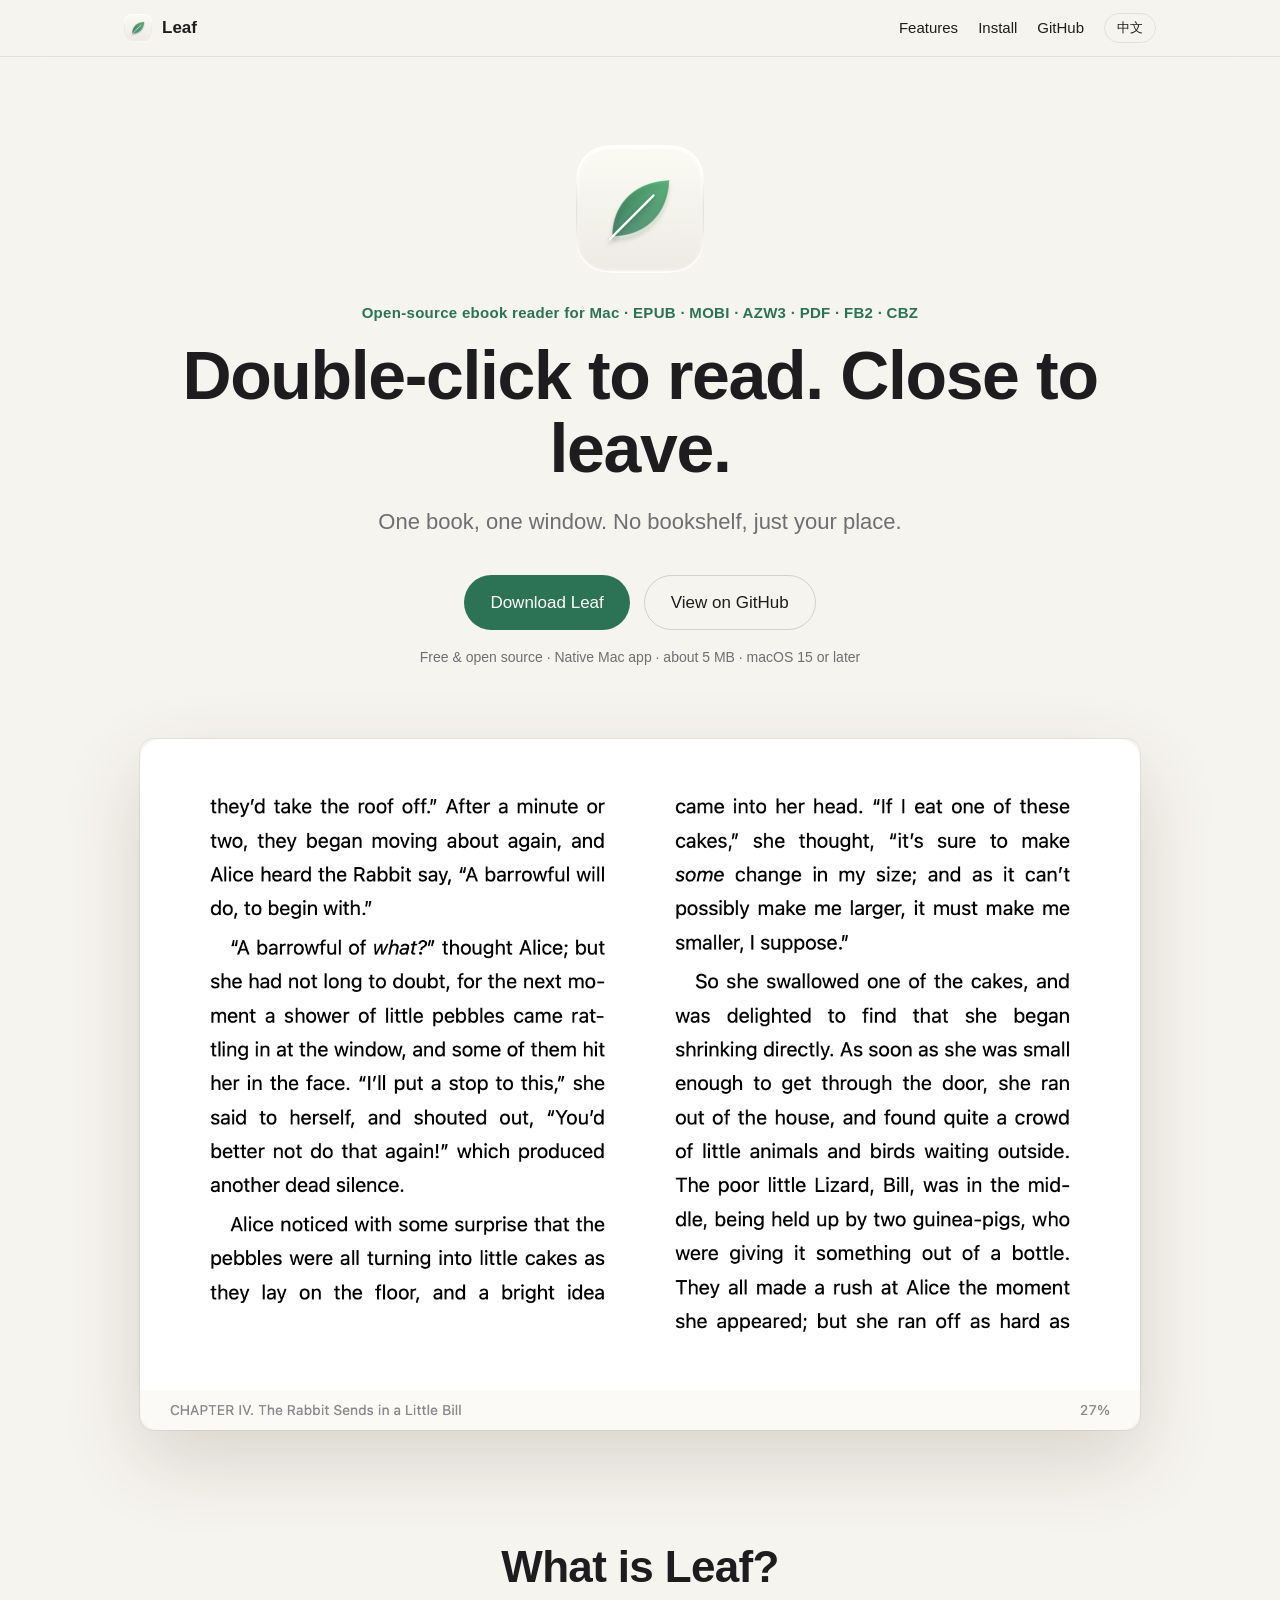
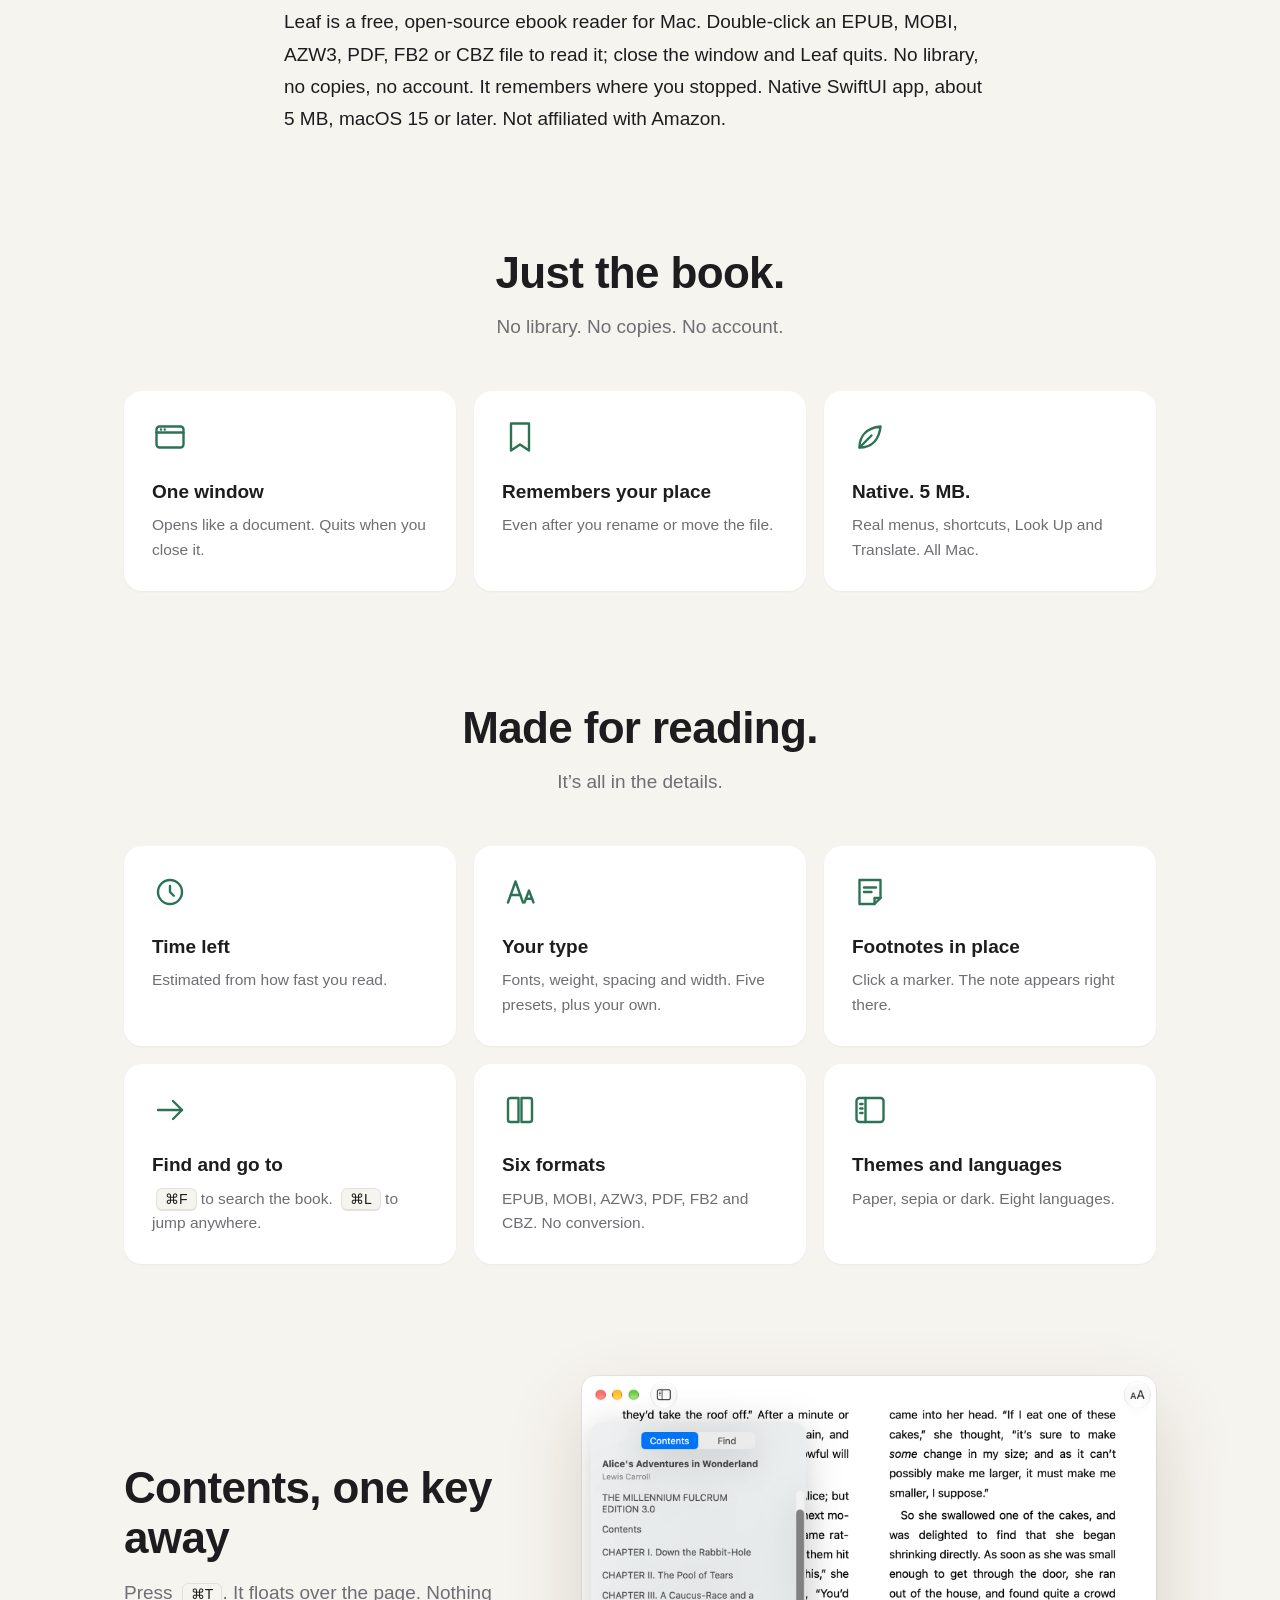
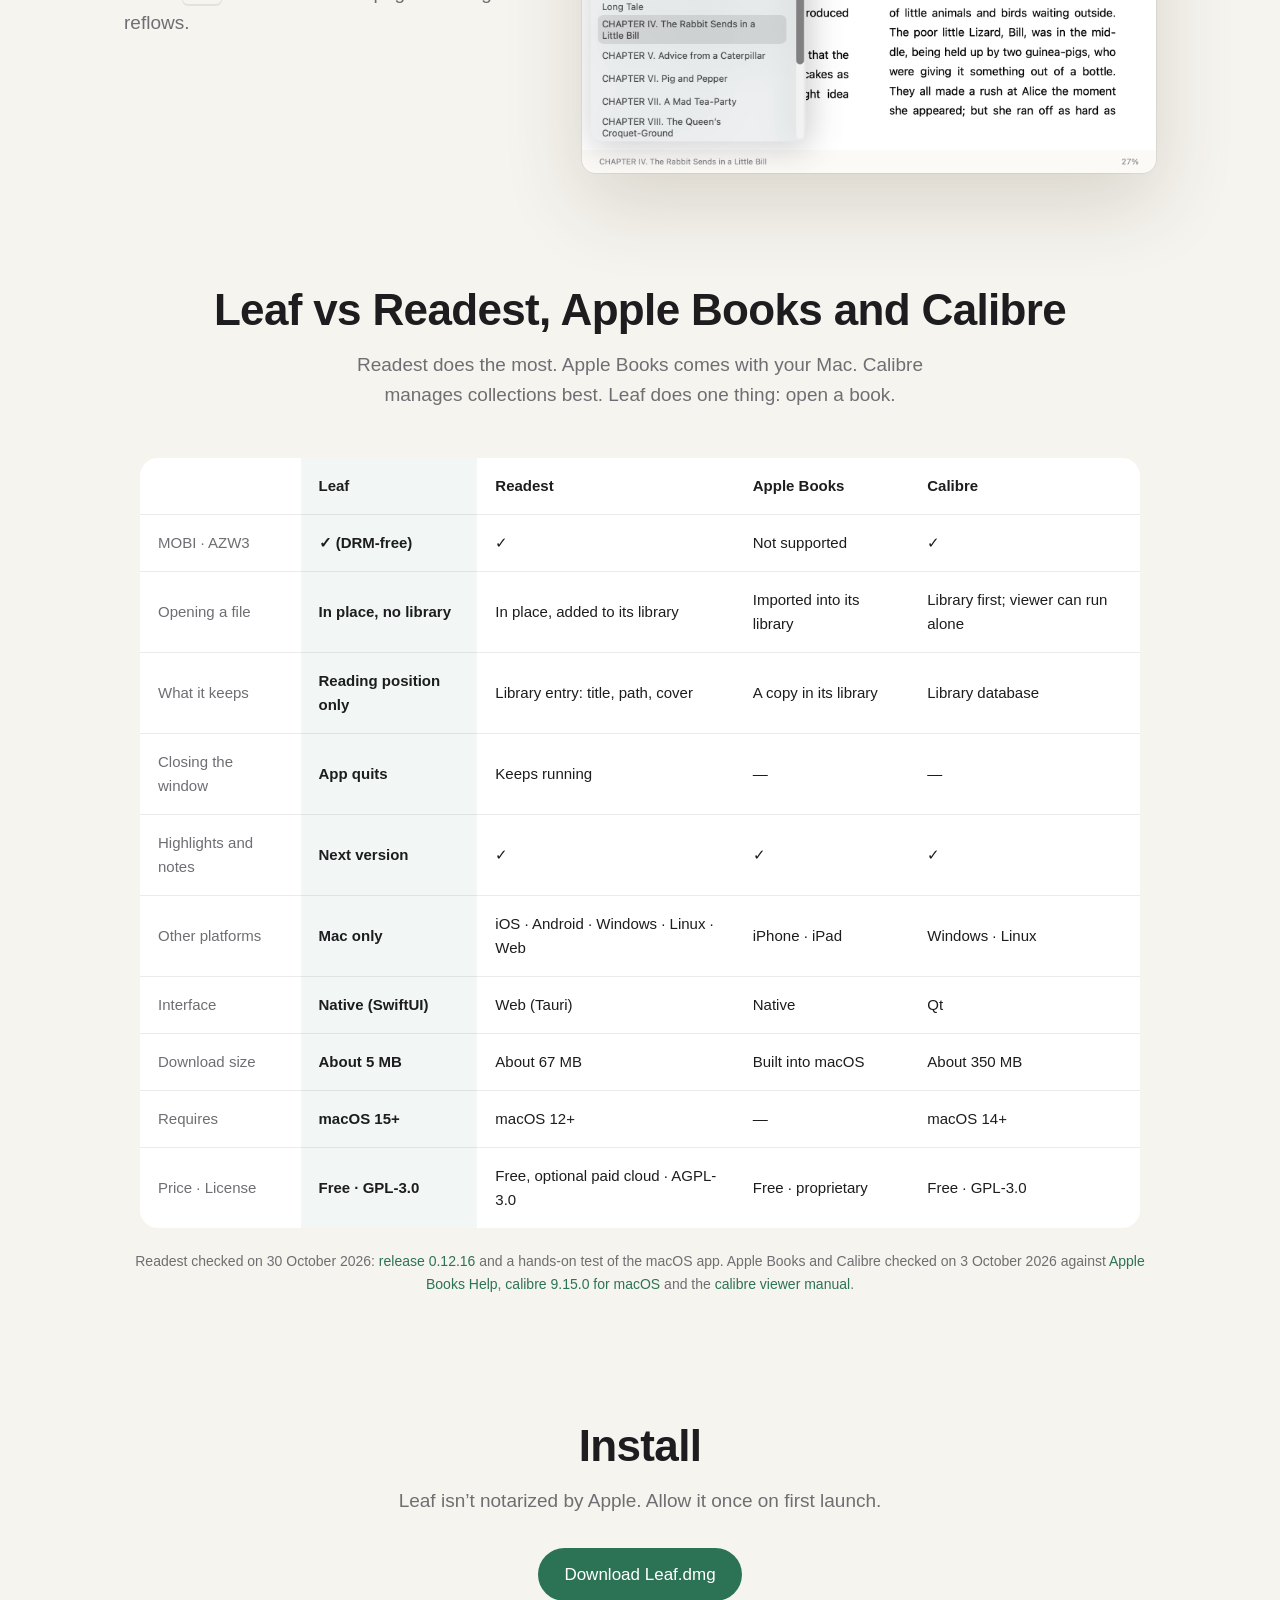
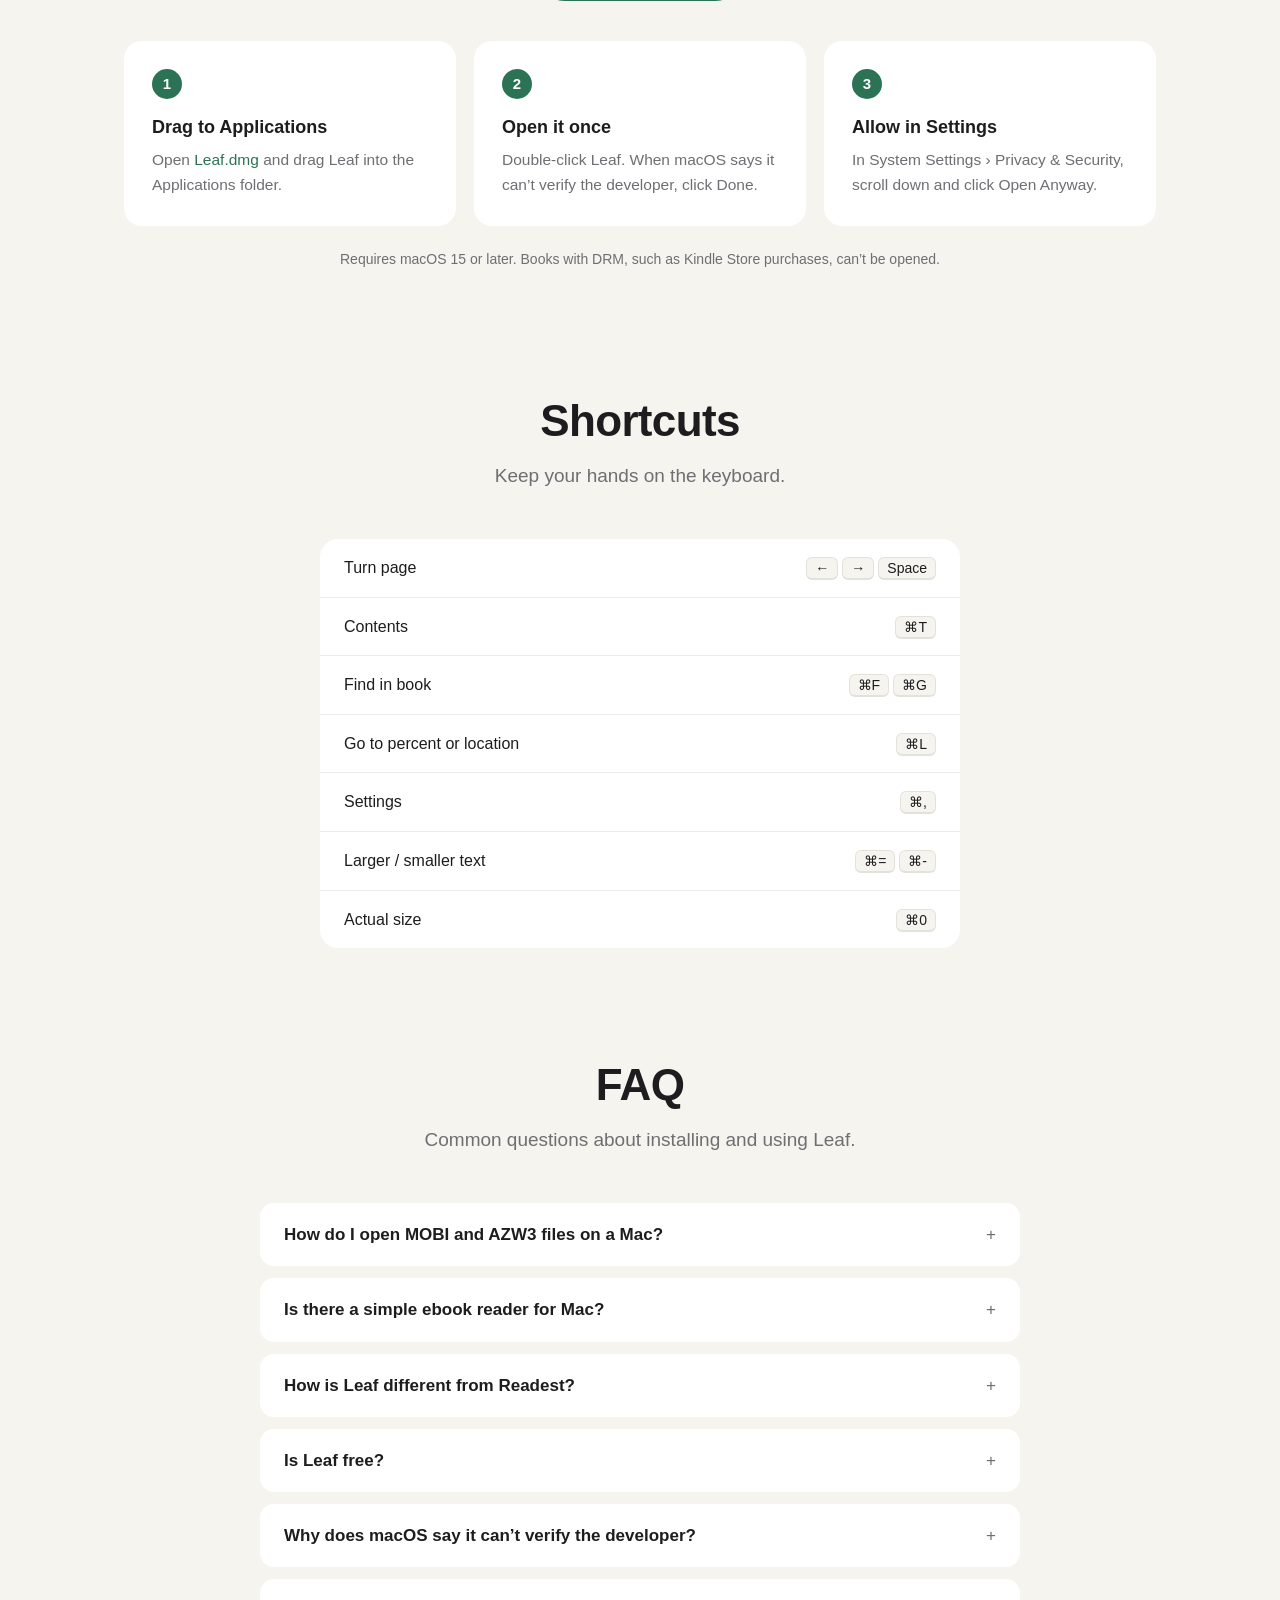
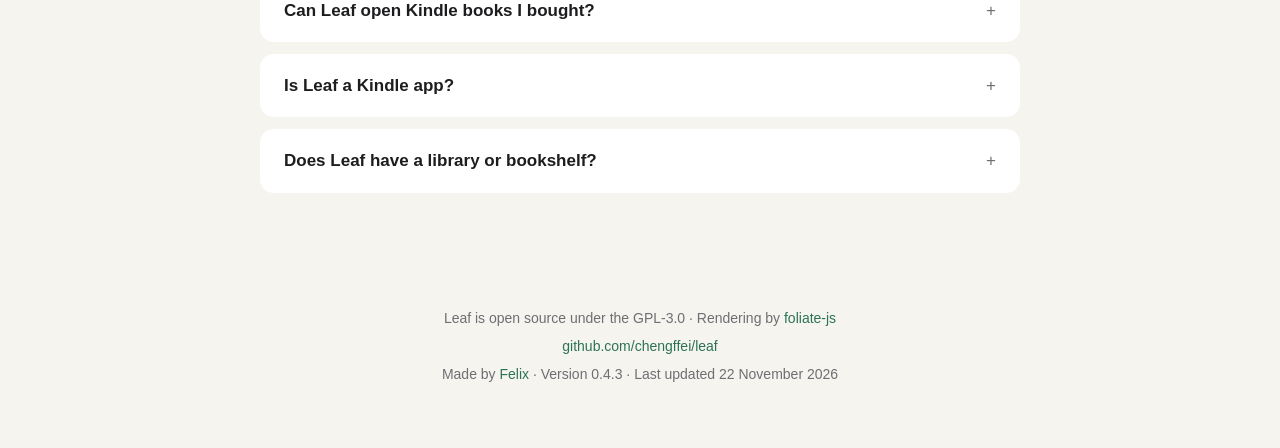
==== commit c9207455: "Leaf 0.4.3 Co-Authored-By: Claude Opus 5.5 <noreply@anthropic.com>" ====
--- a/docs/index.html
+++ b/docs/index.html
@@ -37,7 +37,7 @@
   "applicationCategory": "ProductivityApplication",
   "applicationSubCategory": "Ebook reader",
   "operatingSystem": "macOS 15 or later",
-  "softwareVersion": "0.4.2",
+  "softwareVersion": "0.4.3",
   "dateModified": "2026-11-22",
   "inLanguage": "en",
   "url": "https://chengffei.github.io/leaf/",
@@ -516,7 +516,7 @@
   </p>
   <p><a href="https://github.com/chengffei/leaf">github.com/chengffei/leaf</a></p>
   <p>
-    Made by <a href="https://github.com/chengffei">Felix</a> · Version 0.4.2 · Last updated <time datetime="2026-11-22">22 November 2026</time>
+    Made by <a href="https://github.com/chengffei">Felix</a> · Version 0.4.3 · Last updated <time datetime="2026-11-22">22 November 2026</time>
     
   </p>
 </footer>
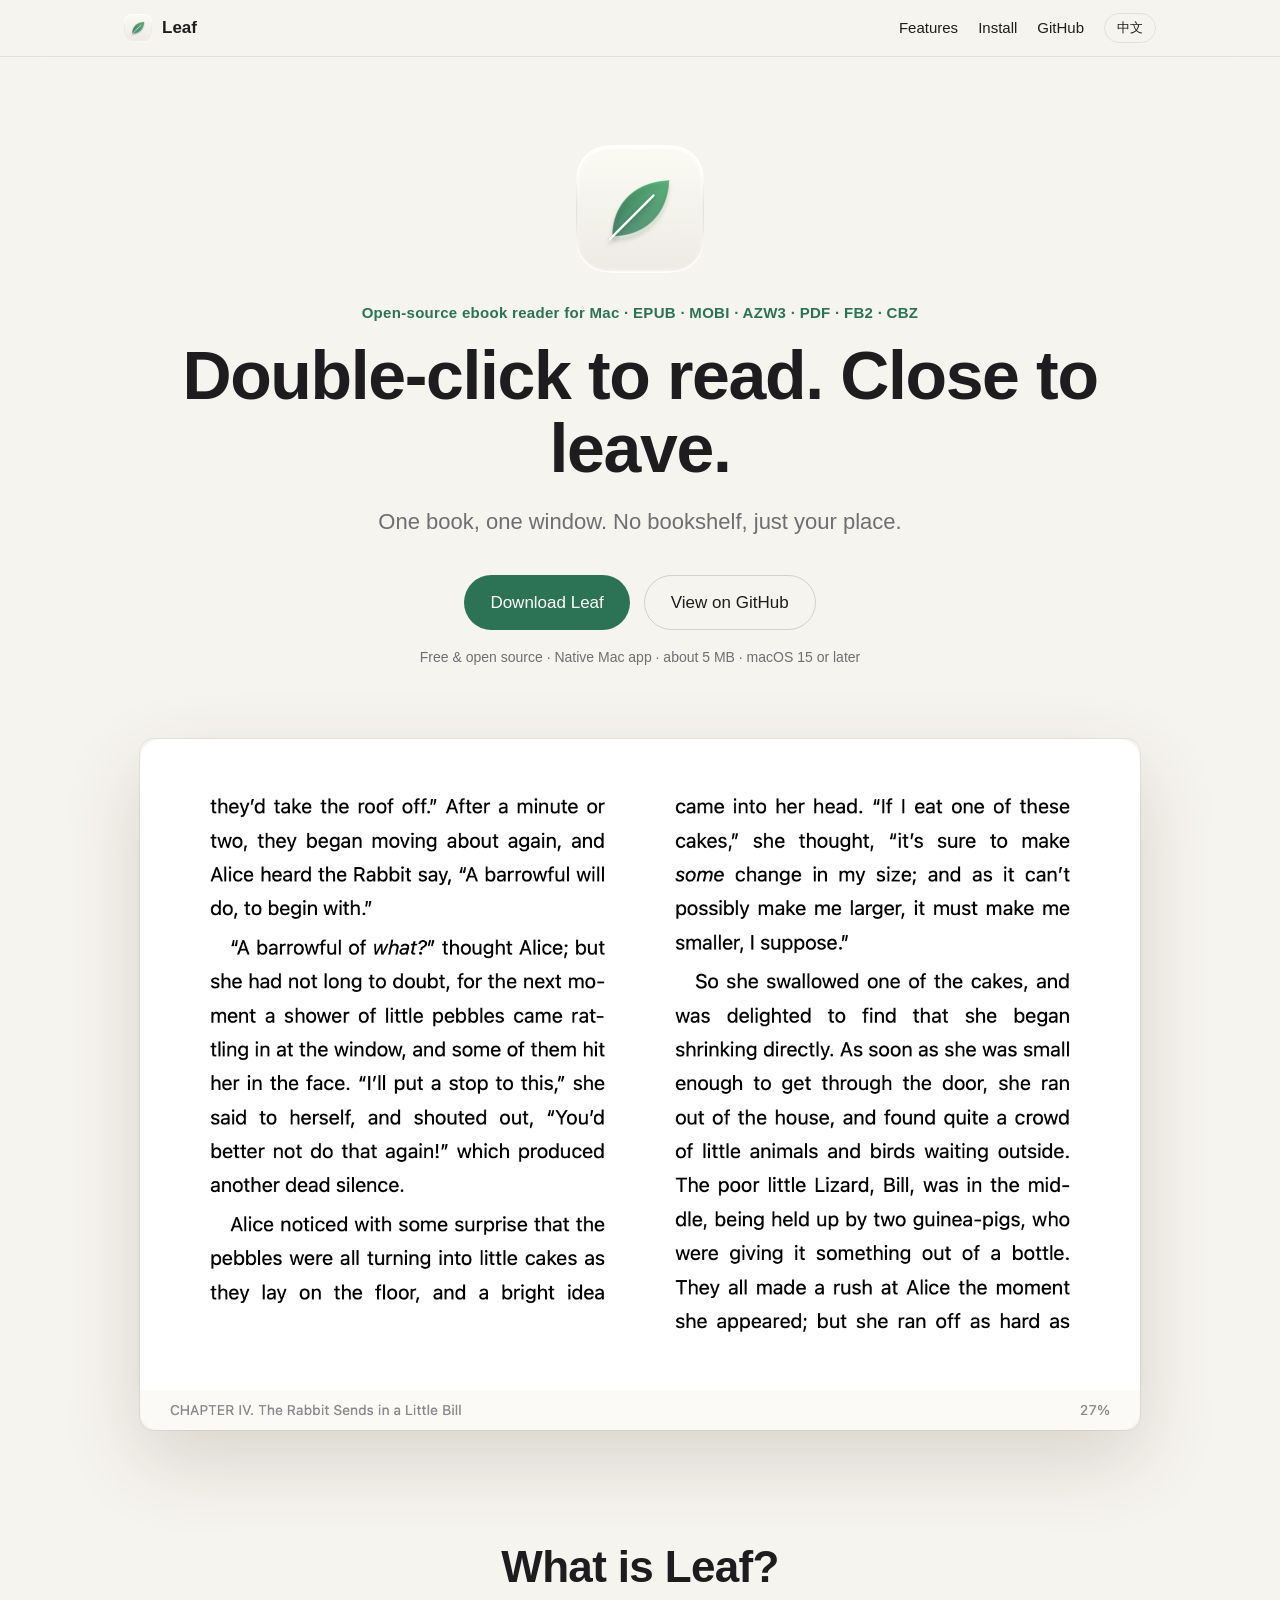
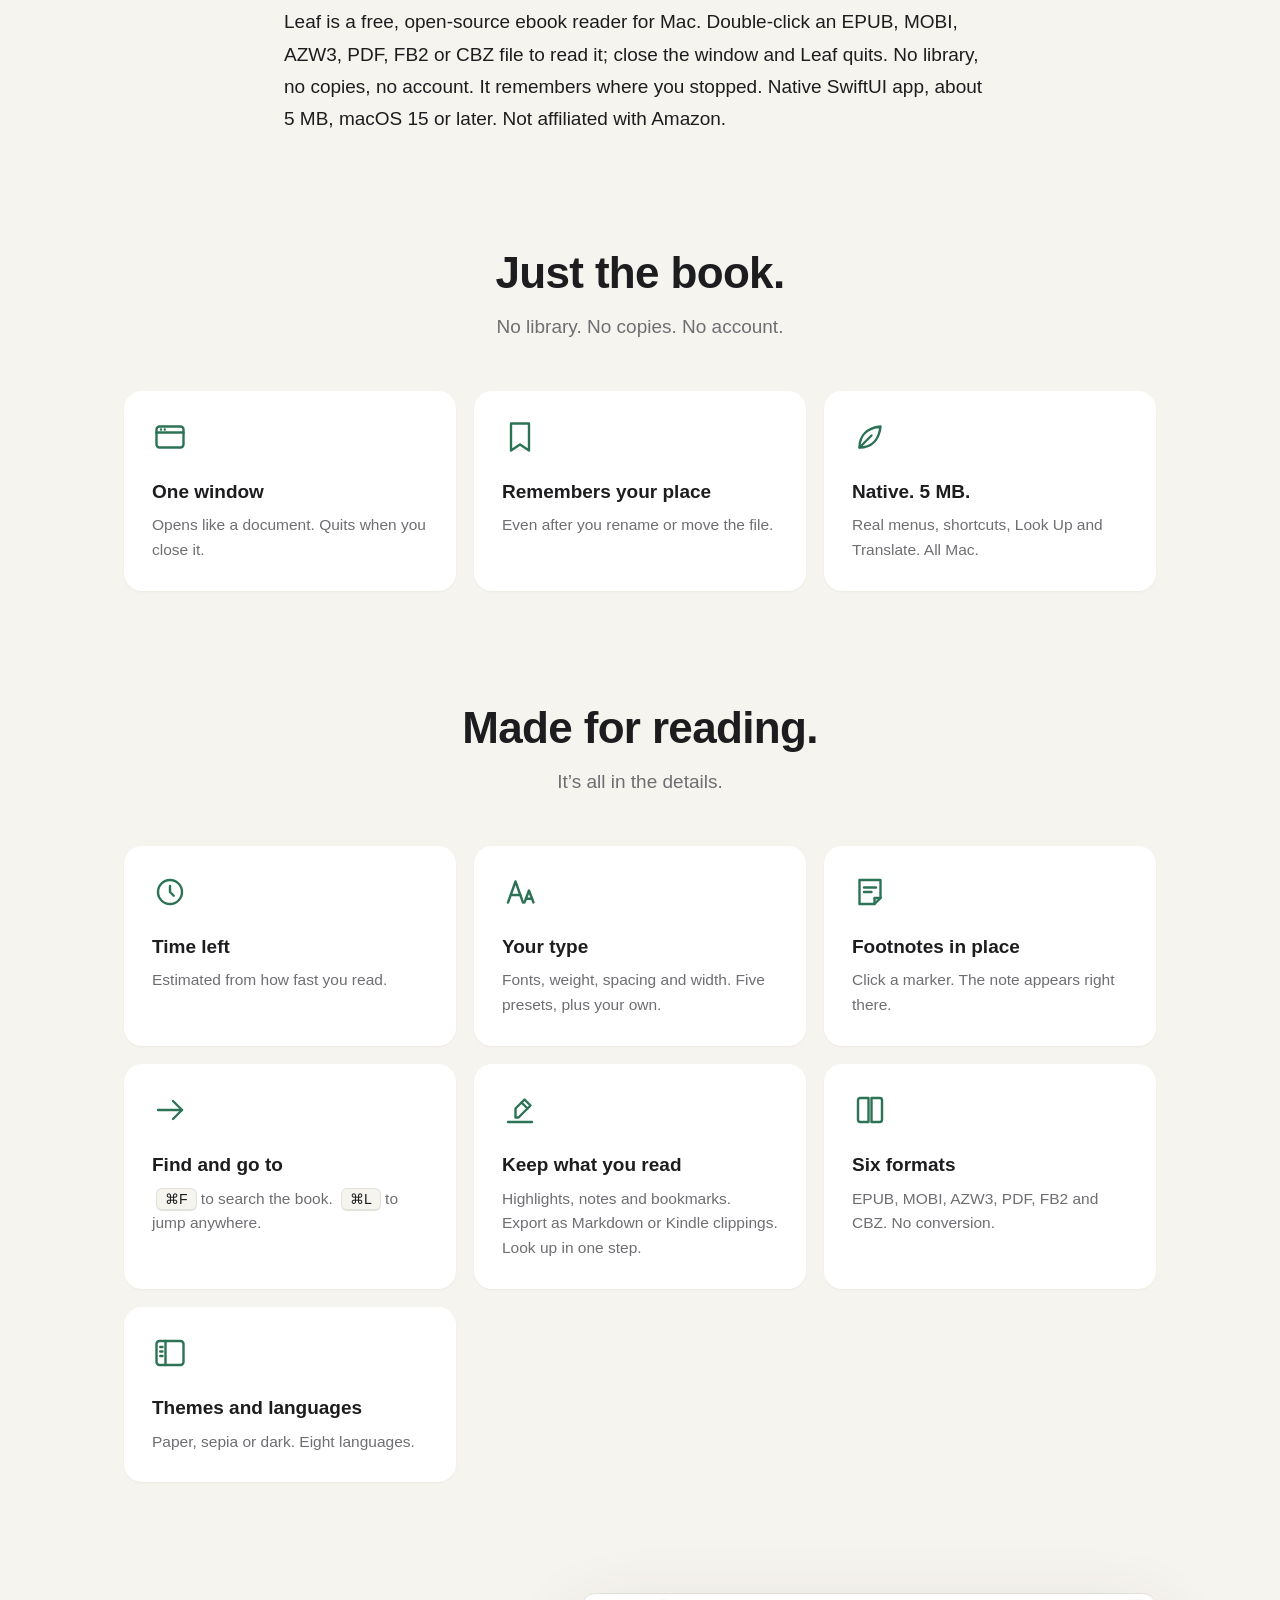
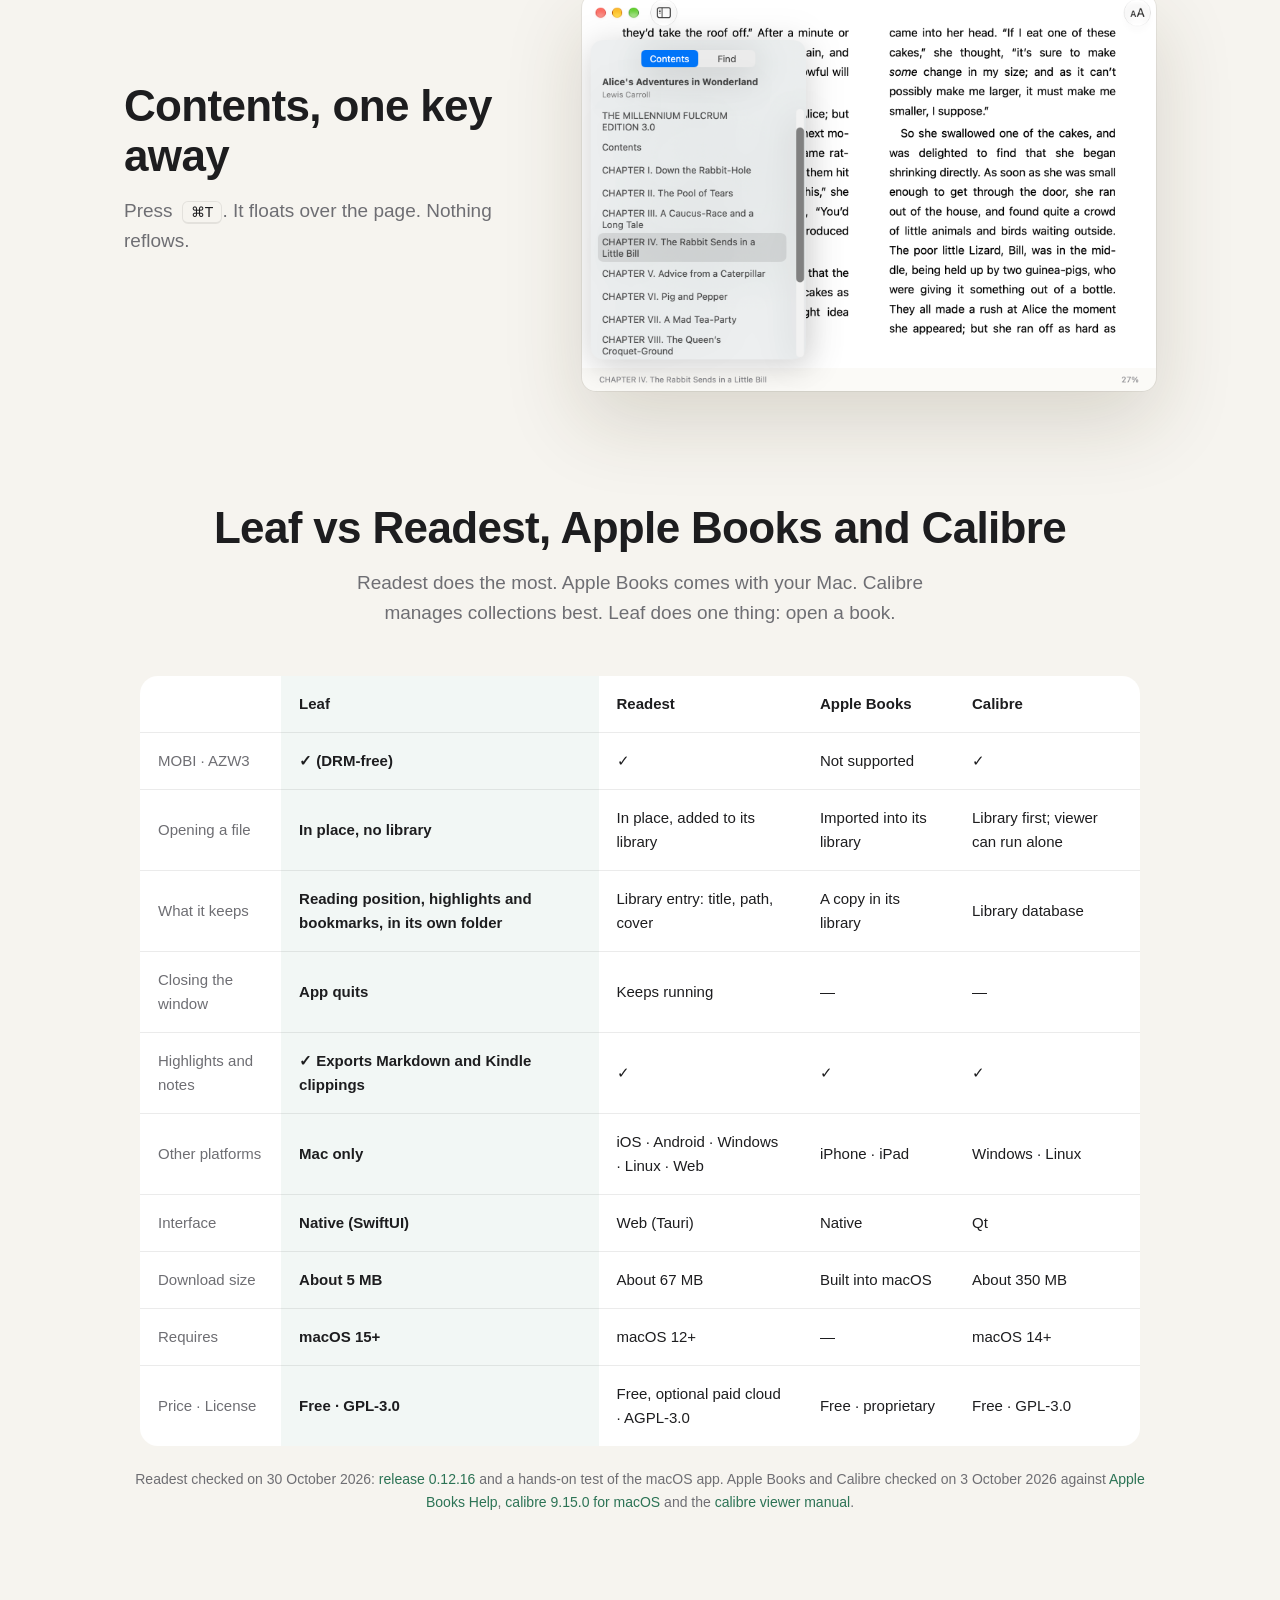
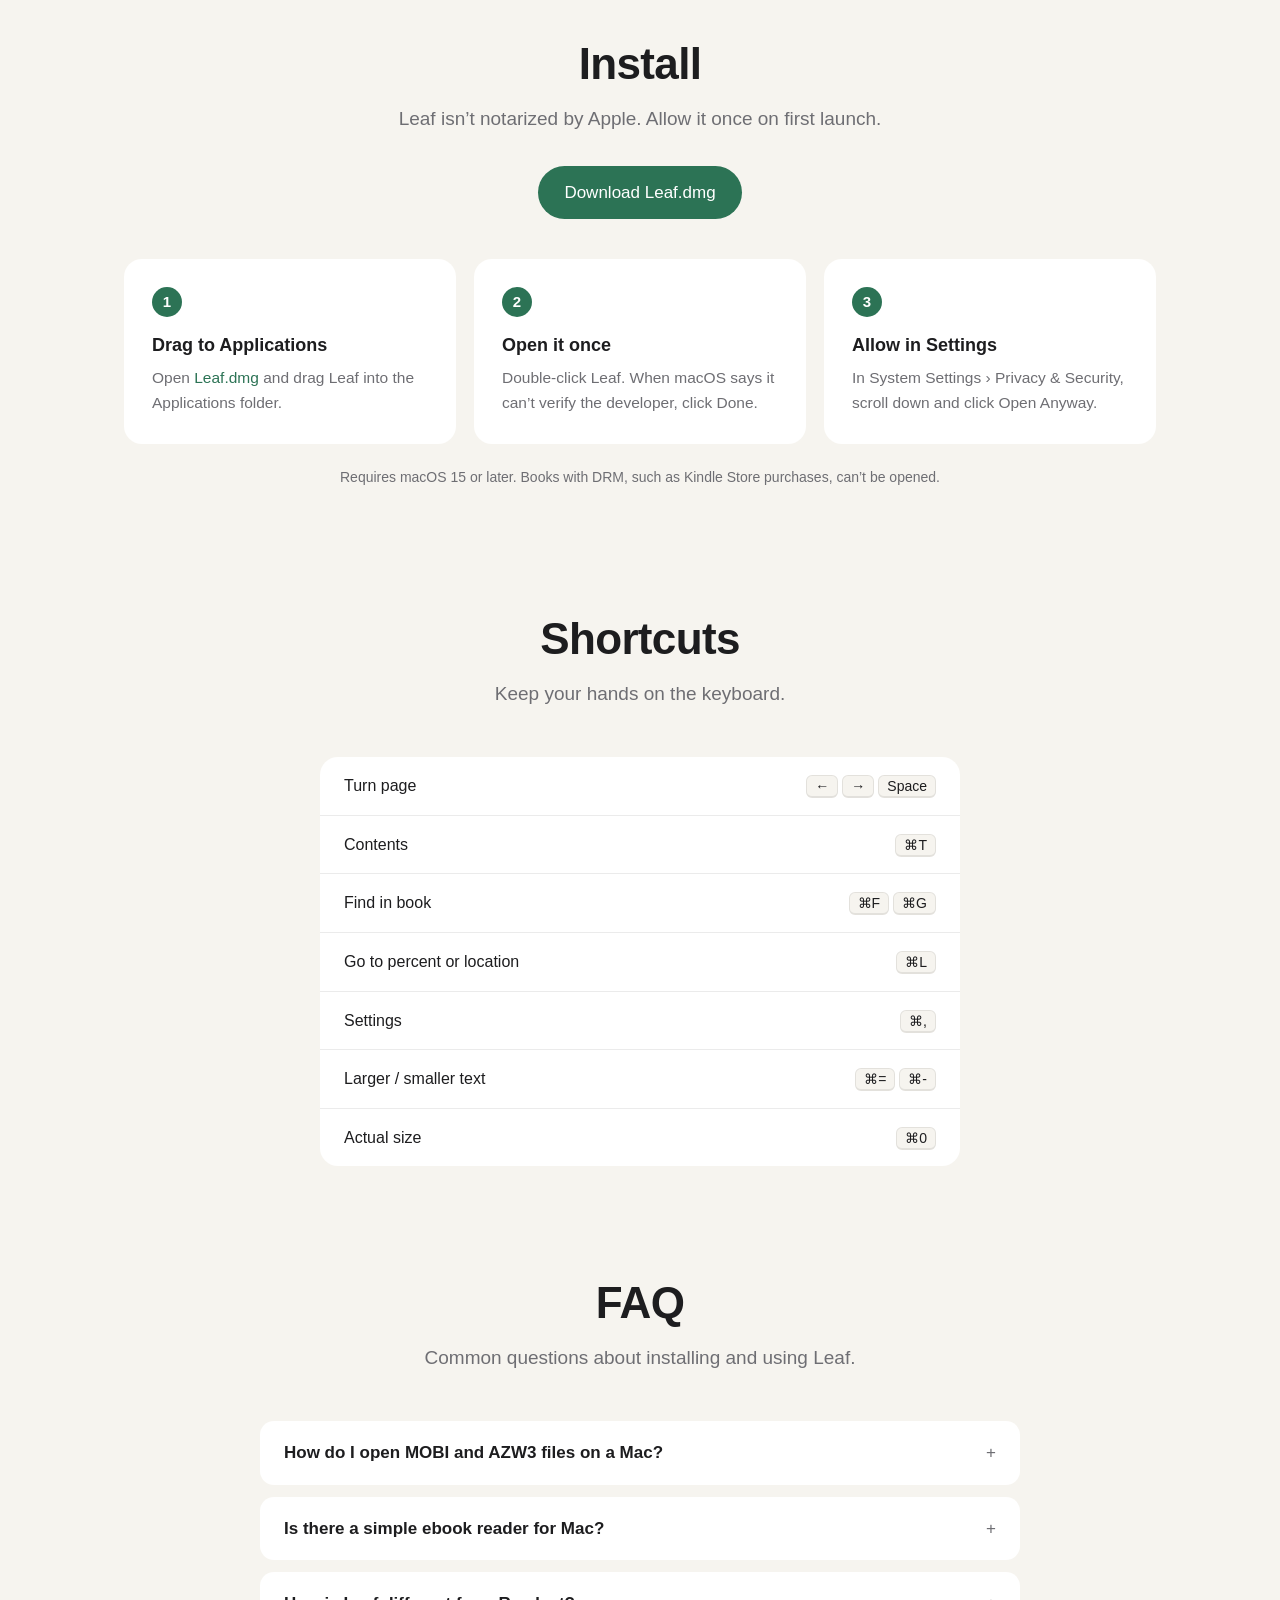
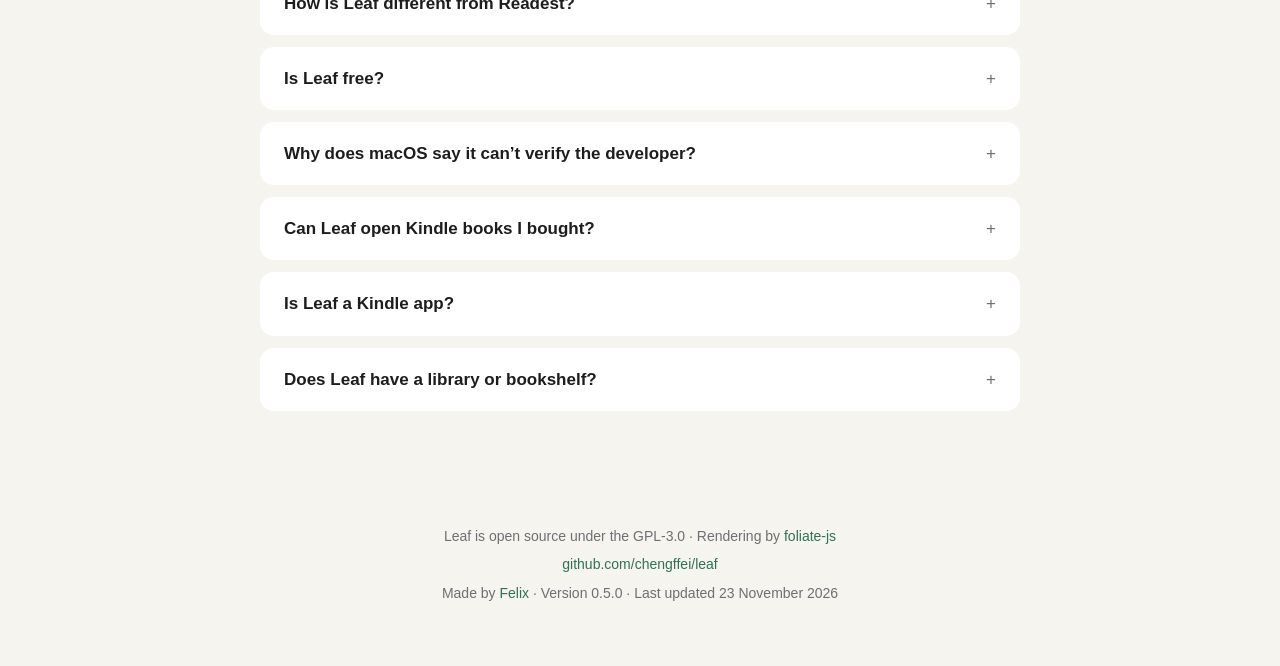
==== commit 64dfe402: "Release 0.5.0: highlights, notes, bookmarks, export and one-step Look Up Update READMEs in eight lan" ====
--- a/docs/index.html
+++ b/docs/index.html
@@ -37,8 +37,8 @@
   "applicationCategory": "ProductivityApplication",
   "applicationSubCategory": "Ebook reader",
   "operatingSystem": "macOS 15 or later",
-  "softwareVersion": "0.4.3",
-  "dateModified": "2026-11-22",
+  "softwareVersion": "0.5.0",
+  "dateModified": "2026-11-23",
   "inLanguage": "en",
   "url": "https://chengffei.github.io/leaf/",
   "downloadUrl": "https://github.com/chengffei/leaf/releases/latest/download/Leaf.dmg",
@@ -86,7 +86,7 @@
       "name": "Is there a simple ebook reader for Mac?",
       "acceptedAnswer": {
         "@type": "Answer",
-        "text": "Leaf opens DRM-free EPUB, MOBI and AZW3 files, plus PDF, FB2 and CBZ, each in its own window. It shows time left based on how fast you read, location numbers, typography presets, footnotes in place and find in book. Close the window and it quits. No store, no account."
+        "text": "Leaf opens DRM-free EPUB, MOBI and AZW3 files, plus PDF, FB2 and CBZ, each in its own window. It shows time left based on how fast you read, location numbers, typography presets, footnotes in place and find in book, and you can highlight, take notes, bookmark pages and export them. Close the window and it quits. No store, no account."
       }
     },
     {
@@ -94,7 +94,7 @@
       "name": "How is Leaf different from Readest?",
       "acceptedAnswer": {
         "@type": "Answer",
-        "text": "Readest is cross-platform, with a library, sync, highlights and text-to-speech. Leaf is Mac only and does less on purpose: no library, only your reading position, and it quits when you close the book. About 5 MB, against 67 MB."
+        "text": "Readest is cross-platform, with a library, sync and text-to-speech. Leaf is Mac only and does less on purpose: no library, no sync, and it quits when you close the book. It keeps your reading position, highlights and bookmarks in its own folder, never in the book file. About 5 MB, against 67 MB."
       }
     },
     {
@@ -390,6 +390,11 @@
       <p><kbd>⌘F</kbd> to search the book. <kbd>⌘L</kbd> to jump anywhere.</p>
     </div>
     <div class="card">
+      <svg class="glyph" viewBox="0 0 24 24" fill="none" stroke="currentColor" stroke-width="1.6" stroke-linecap="round" stroke-linejoin="round"><path d="M9 11l4-4 4 4-6 6H9z"/><path d="M13 7l2-2 4 4-2 2"/><path d="M4 20h16"/></svg>
+      <h3>Keep what you read</h3>
+      <p>Highlights, notes and bookmarks. Export as Markdown or Kindle clippings. Look up in one step.</p>
+    </div>
+    <div class="card">
       <svg class="glyph" viewBox="0 0 24 24" fill="none" stroke="currentColor" stroke-width="1.6" stroke-linecap="round" stroke-linejoin="round"><path d="M4 5.5A1.5 1.5 0 0 1 5.5 4H11v16H5.5A1.5 1.5 0 0 1 4 18.5z"/><path d="M20 5.5A1.5 1.5 0 0 0 18.5 4H13v16h5.5a1.5 1.5 0 0 0 1.5-1.5z"/></svg>
       <h3>Six formats</h3>
       <p>EPUB, MOBI, AZW3, PDF, FB2 and CBZ. No conversion.</p>
@@ -429,9 +434,9 @@
     <tbody>
       <tr><td>MOBI · AZW3</td><td>✓ (DRM-free)</td><td>✓</td><td>Not supported</td><td>✓</td></tr>
       <tr><td>Opening a file</td><td>In place, no library</td><td>In place, added to its library</td><td>Imported into its library</td><td>Library first; viewer can run alone</td></tr>
-      <tr><td>What it keeps</td><td>Reading position only</td><td>Library entry: title, path, cover</td><td>A copy in its library</td><td>Library database</td></tr>
+      <tr><td>What it keeps</td><td>Reading position, highlights and bookmarks, in its own folder</td><td>Library entry: title, path, cover</td><td>A copy in its library</td><td>Library database</td></tr>
       <tr><td>Closing the window</td><td>App quits</td><td>Keeps running</td><td>—</td><td>—</td></tr>
-      <tr><td>Highlights and notes</td><td>Next version</td><td>✓</td><td>✓</td><td>✓</td></tr>
+      <tr><td>Highlights and notes</td><td>✓ Exports Markdown and Kindle clippings</td><td>✓</td><td>✓</td><td>✓</td></tr>
       <tr><td>Other platforms</td><td>Mac only</td><td>iOS · Android · Windows · Linux · Web</td><td>iPhone · iPad</td><td>Windows · Linux</td></tr>
       <tr><td>Interface</td><td>Native (SwiftUI)</td><td>Web (Tauri)</td><td>Native</td><td>Qt</td></tr>
       <tr><td>Download size</td><td>About 5 MB</td><td>About 67 MB</td><td>Built into macOS</td><td>About 350 MB</td></tr>
@@ -499,8 +504,8 @@
   <p class="section-lead">Common questions about installing and using Leaf.</p>
   <div class="faq">
     <details><summary>How do I open MOBI and AZW3 files on a Mac?</summary><p>Install Leaf, then double-click the file in Finder, or right-click it and choose Open With › Leaf. The file must be DRM-free.</p></details>
-    <details><summary>Is there a simple ebook reader for Mac?</summary><p>Leaf opens DRM-free EPUB, MOBI and AZW3 files, plus PDF, FB2 and CBZ, each in its own window. It shows time left based on how fast you read, location numbers, typography presets, footnotes in place and find in book. Close the window and it quits. No store, no account.</p></details>
-    <details><summary>How is Leaf different from Readest?</summary><p>Readest is cross-platform, with a library, sync, highlights and text-to-speech. Leaf is Mac only and does less on purpose: no library, only your reading position, and it quits when you close the book. About 5 MB, against 67 MB.</p></details>
+    <details><summary>Is there a simple ebook reader for Mac?</summary><p>Leaf opens DRM-free EPUB, MOBI and AZW3 files, plus PDF, FB2 and CBZ, each in its own window. It shows time left based on how fast you read, location numbers, typography presets, footnotes in place and find in book, and you can highlight, take notes, bookmark pages and export them. Close the window and it quits. No store, no account.</p></details>
+    <details><summary>How is Leaf different from Readest?</summary><p>Readest is cross-platform, with a library, sync and text-to-speech. Leaf is Mac only and does less on purpose: no library, no sync, and it quits when you close the book. It keeps your reading position, highlights and bookmarks in its own folder, never in the book file. About 5 MB, against 67 MB.</p></details>
     <details><summary>Is Leaf free?</summary><p>Yes. Leaf is free and open source under the GPL-3.0.</p></details>
     <details><summary>Why does macOS say it can’t verify the developer?</summary><p>Leaf isn’t notarized by Apple. Open it once and dismiss the warning, then go to System Settings › Privacy & Security and click Open Anyway. You only need to do this once.</p></details>
     <details><summary>Can Leaf open Kindle books I bought?</summary><p>Only DRM-free files. Books bought from the Kindle Store usually have DRM, and Leaf can’t open them.</p></details>
@@ -516,7 +521,7 @@
   </p>
   <p><a href="https://github.com/chengffei/leaf">github.com/chengffei/leaf</a></p>
   <p>
-    Made by <a href="https://github.com/chengffei">Felix</a> · Version 0.4.3 · Last updated <time datetime="2026-11-22">22 November 2026</time>
+    Made by <a href="https://github.com/chengffei">Felix</a> · Version 0.5.0 · Last updated <time datetime="2026-11-23">23 November 2026</time>
     
   </p>
 </footer>
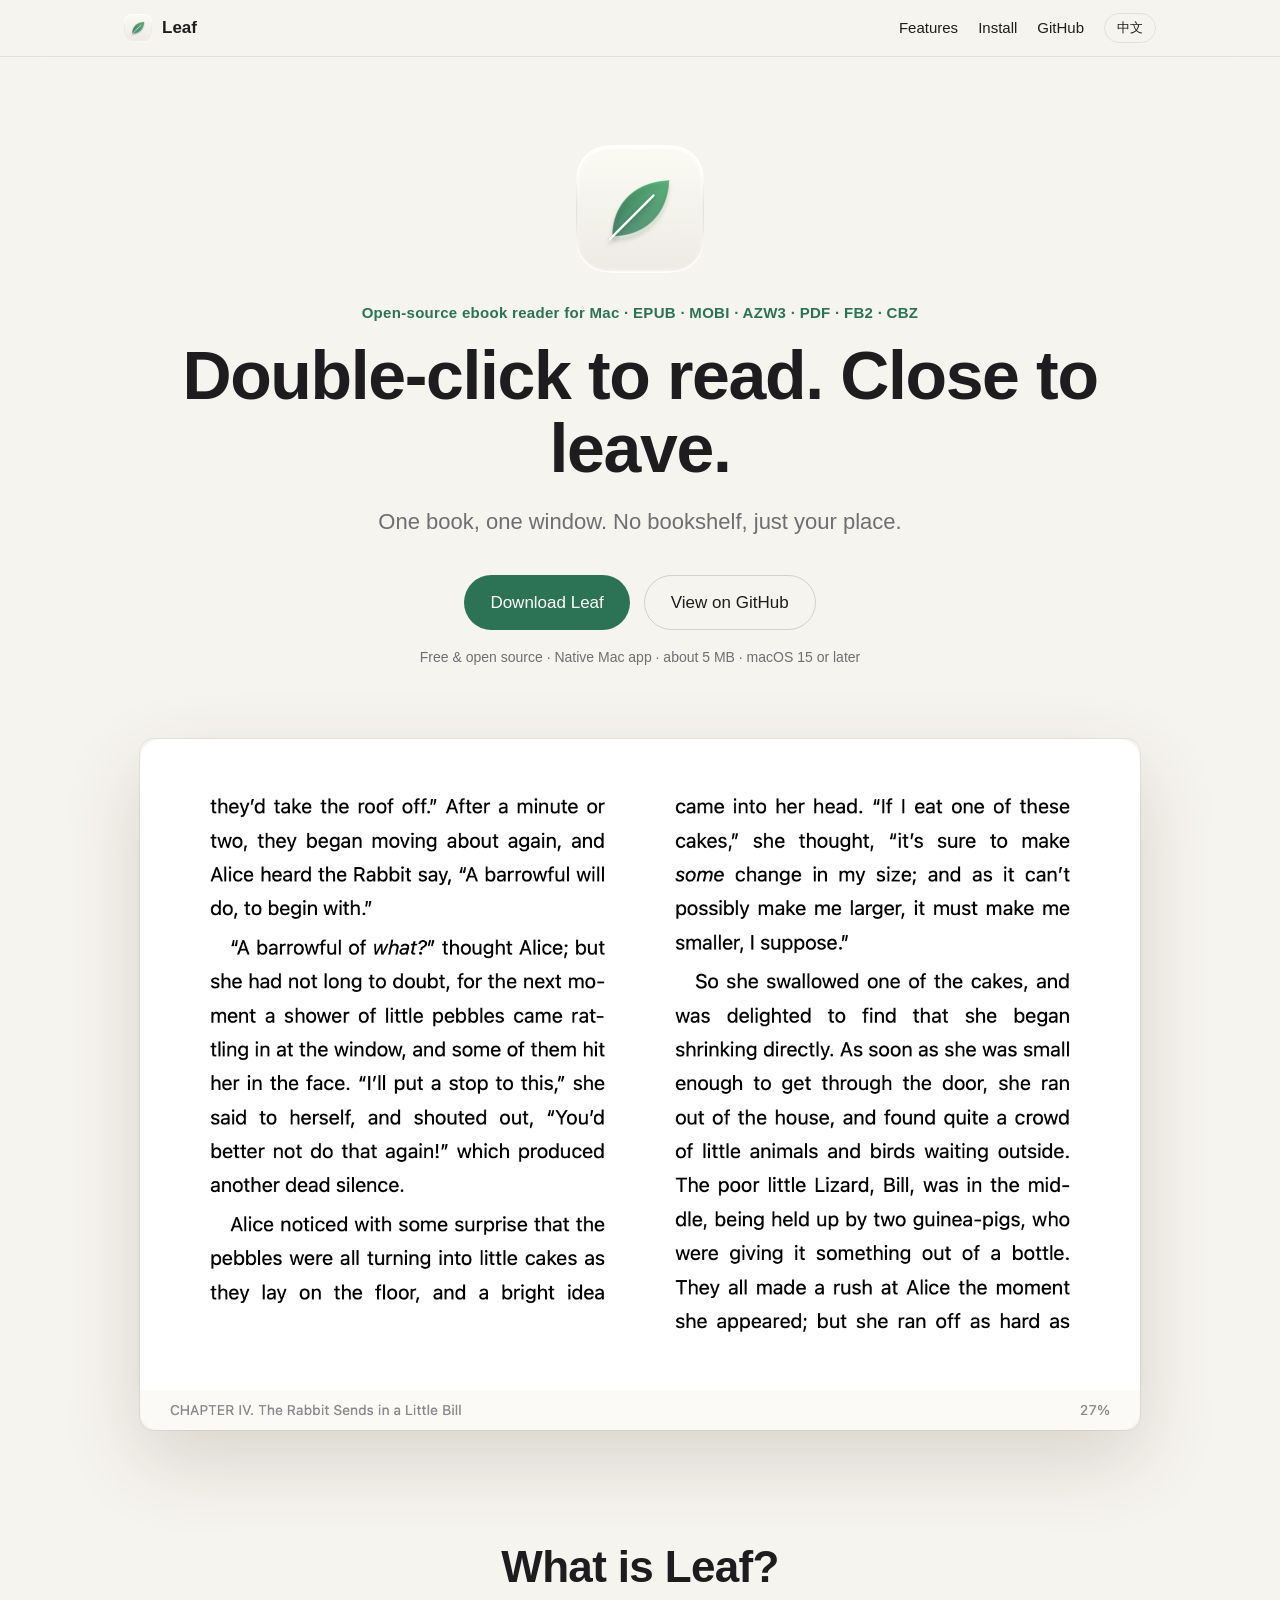
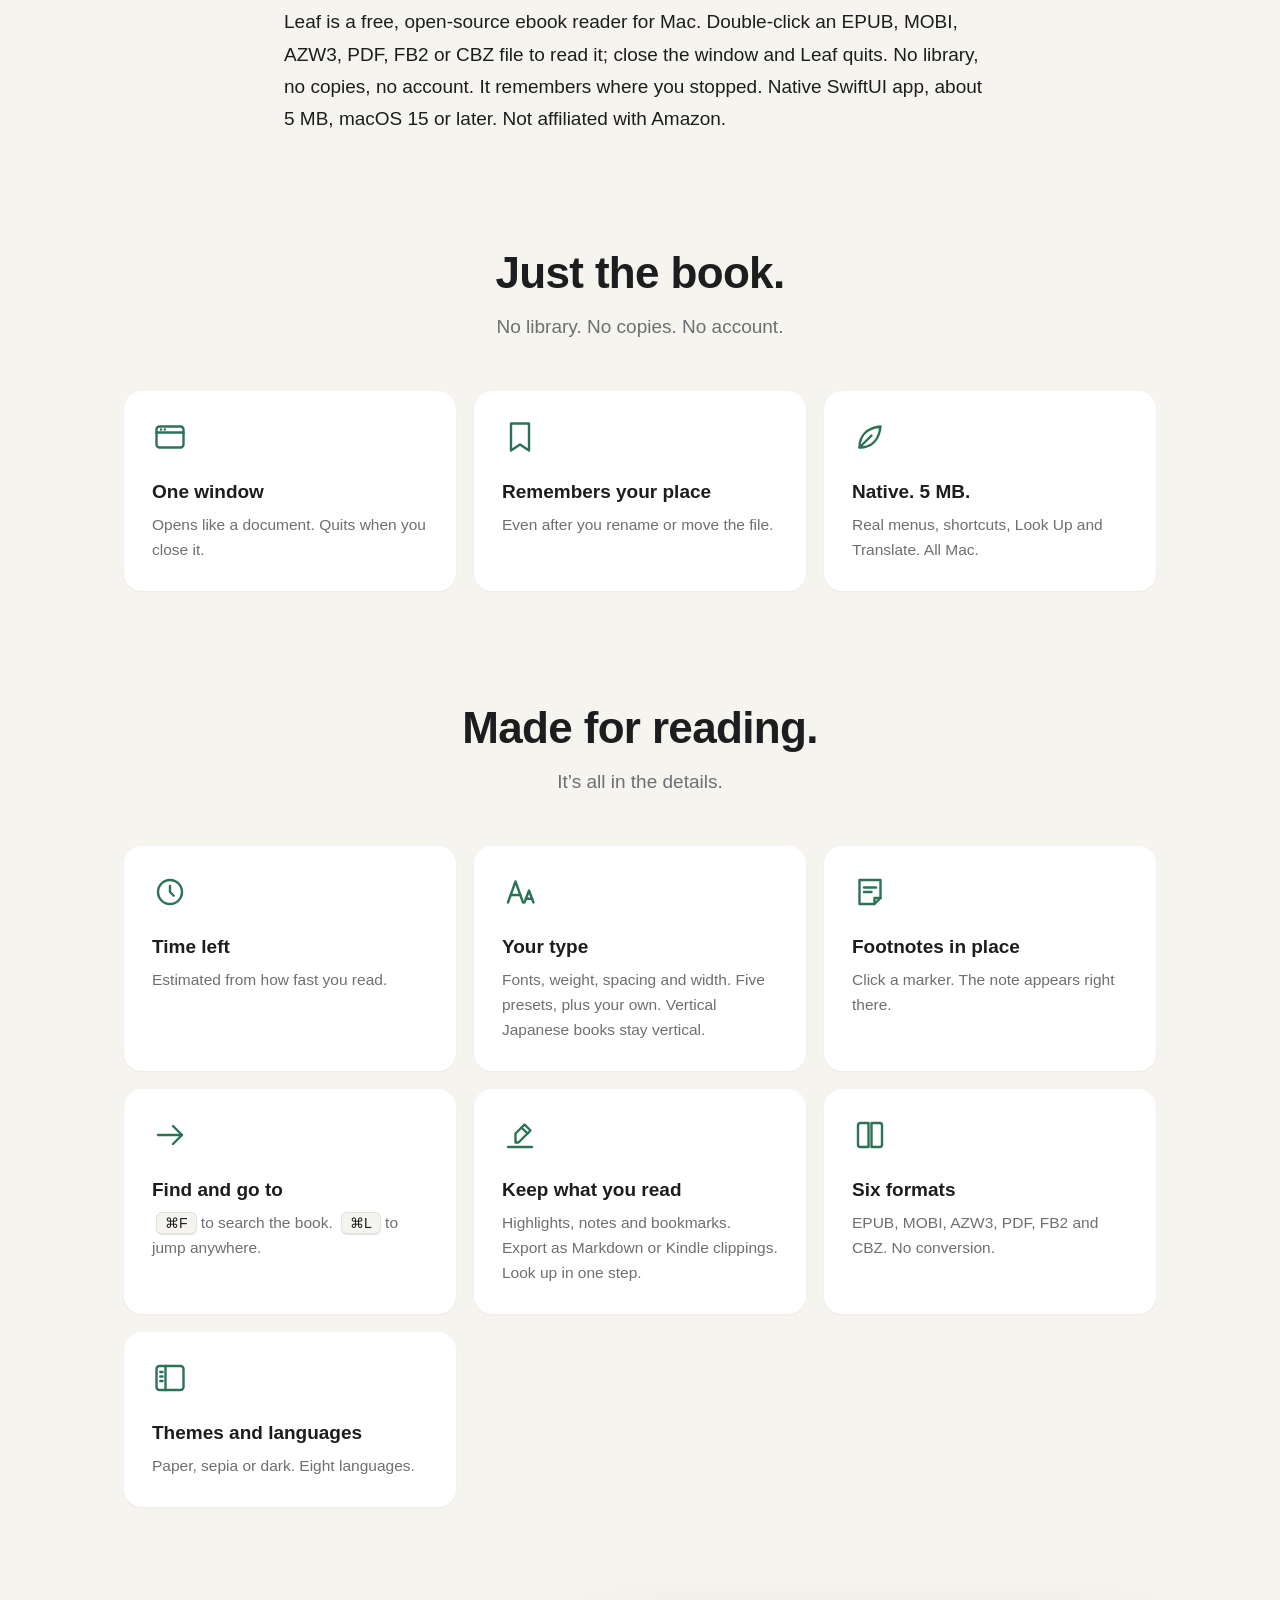
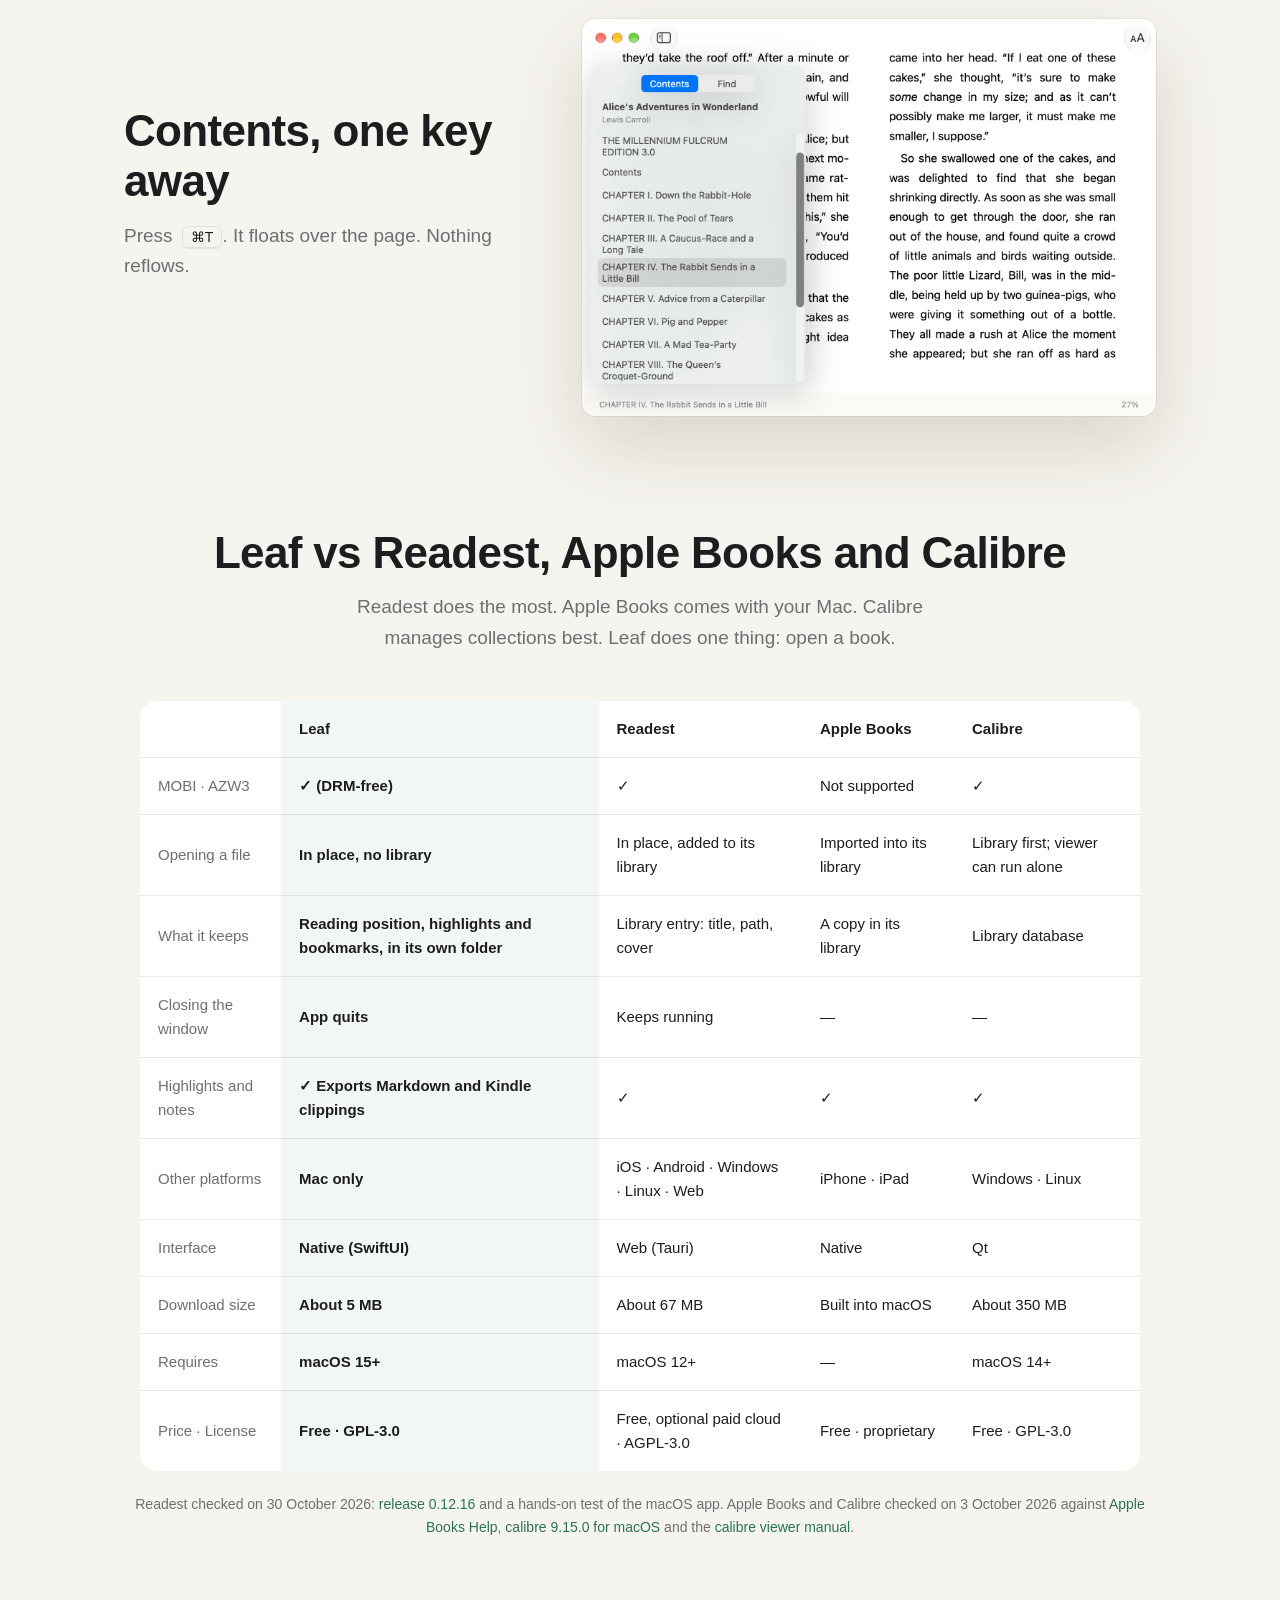
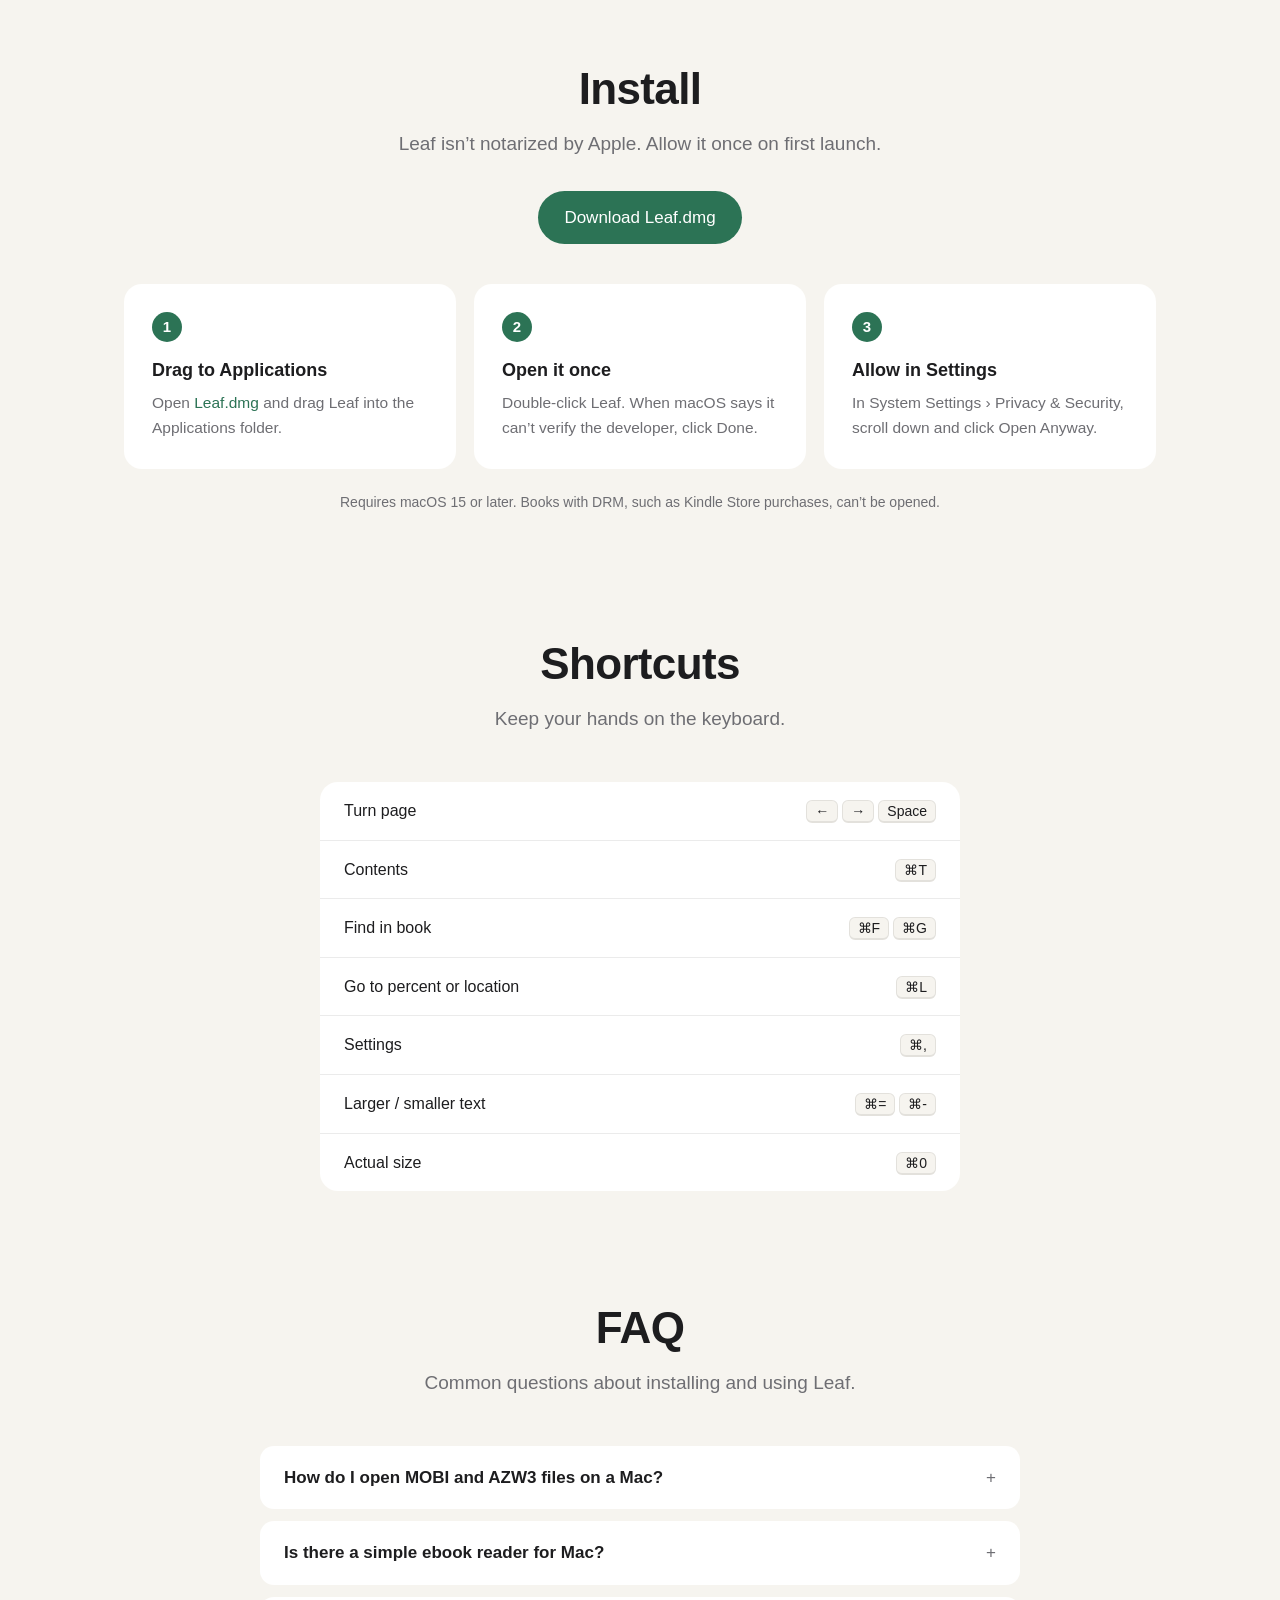
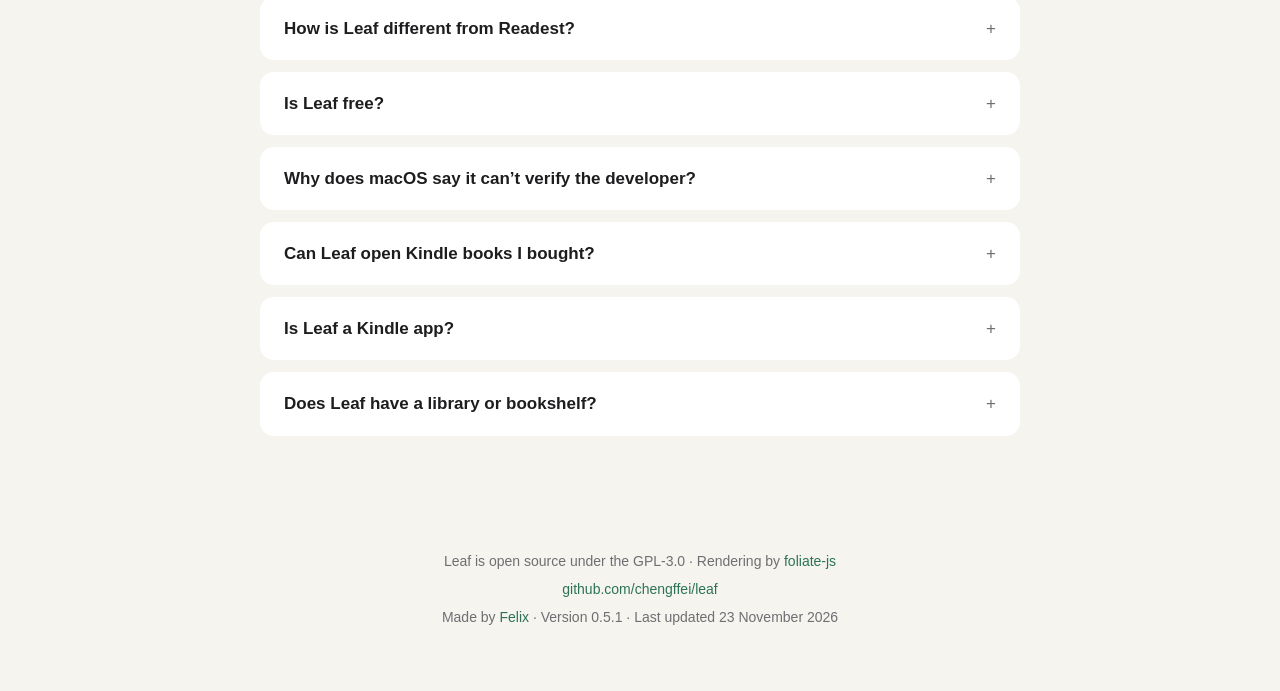
==== commit bd09c622: "Release 0.5.1: vertical writing Update READMEs in eight languages, website and llms.txt." ====
--- a/docs/index.html
+++ b/docs/index.html
@@ -37,7 +37,7 @@
   "applicationCategory": "ProductivityApplication",
   "applicationSubCategory": "Ebook reader",
   "operatingSystem": "macOS 15 or later",
-  "softwareVersion": "0.5.0",
+  "softwareVersion": "0.5.1",
   "dateModified": "2026-11-23",
   "inLanguage": "en",
   "url": "https://chengffei.github.io/leaf/",
@@ -377,7 +377,7 @@
     <div class="card">
       <svg class="glyph" viewBox="0 0 24 24" fill="none" stroke="currentColor" stroke-width="1.6" stroke-linecap="round" stroke-linejoin="round"><path d="M4 19 9 5l5 14"/><path d="M5.8 14h6.4"/><path d="M15 19l3-8 3 8"/><path d="M16 16.5h4"/></svg>
       <h3>Your type</h3>
-      <p>Fonts, weight, spacing and width. Five presets, plus your own.</p>
+      <p>Fonts, weight, spacing and width. Five presets, plus your own. Vertical Japanese books stay vertical.</p>
     </div>
     <div class="card">
       <svg class="glyph" viewBox="0 0 24 24" fill="none" stroke="currentColor" stroke-width="1.6" stroke-linecap="round" stroke-linejoin="round"><path d="M5 4h14v12l-4 4H5z"/><path d="M15 20v-4h4"/><path d="M8 9h8M8 12h5"/></svg>
@@ -521,7 +521,7 @@
   </p>
   <p><a href="https://github.com/chengffei/leaf">github.com/chengffei/leaf</a></p>
   <p>
-    Made by <a href="https://github.com/chengffei">Felix</a> · Version 0.5.0 · Last updated <time datetime="2026-11-23">23 November 2026</time>
+    Made by <a href="https://github.com/chengffei">Felix</a> · Version 0.5.1 · Last updated <time datetime="2026-11-23">23 November 2026</time>
     
   </p>
 </footer>
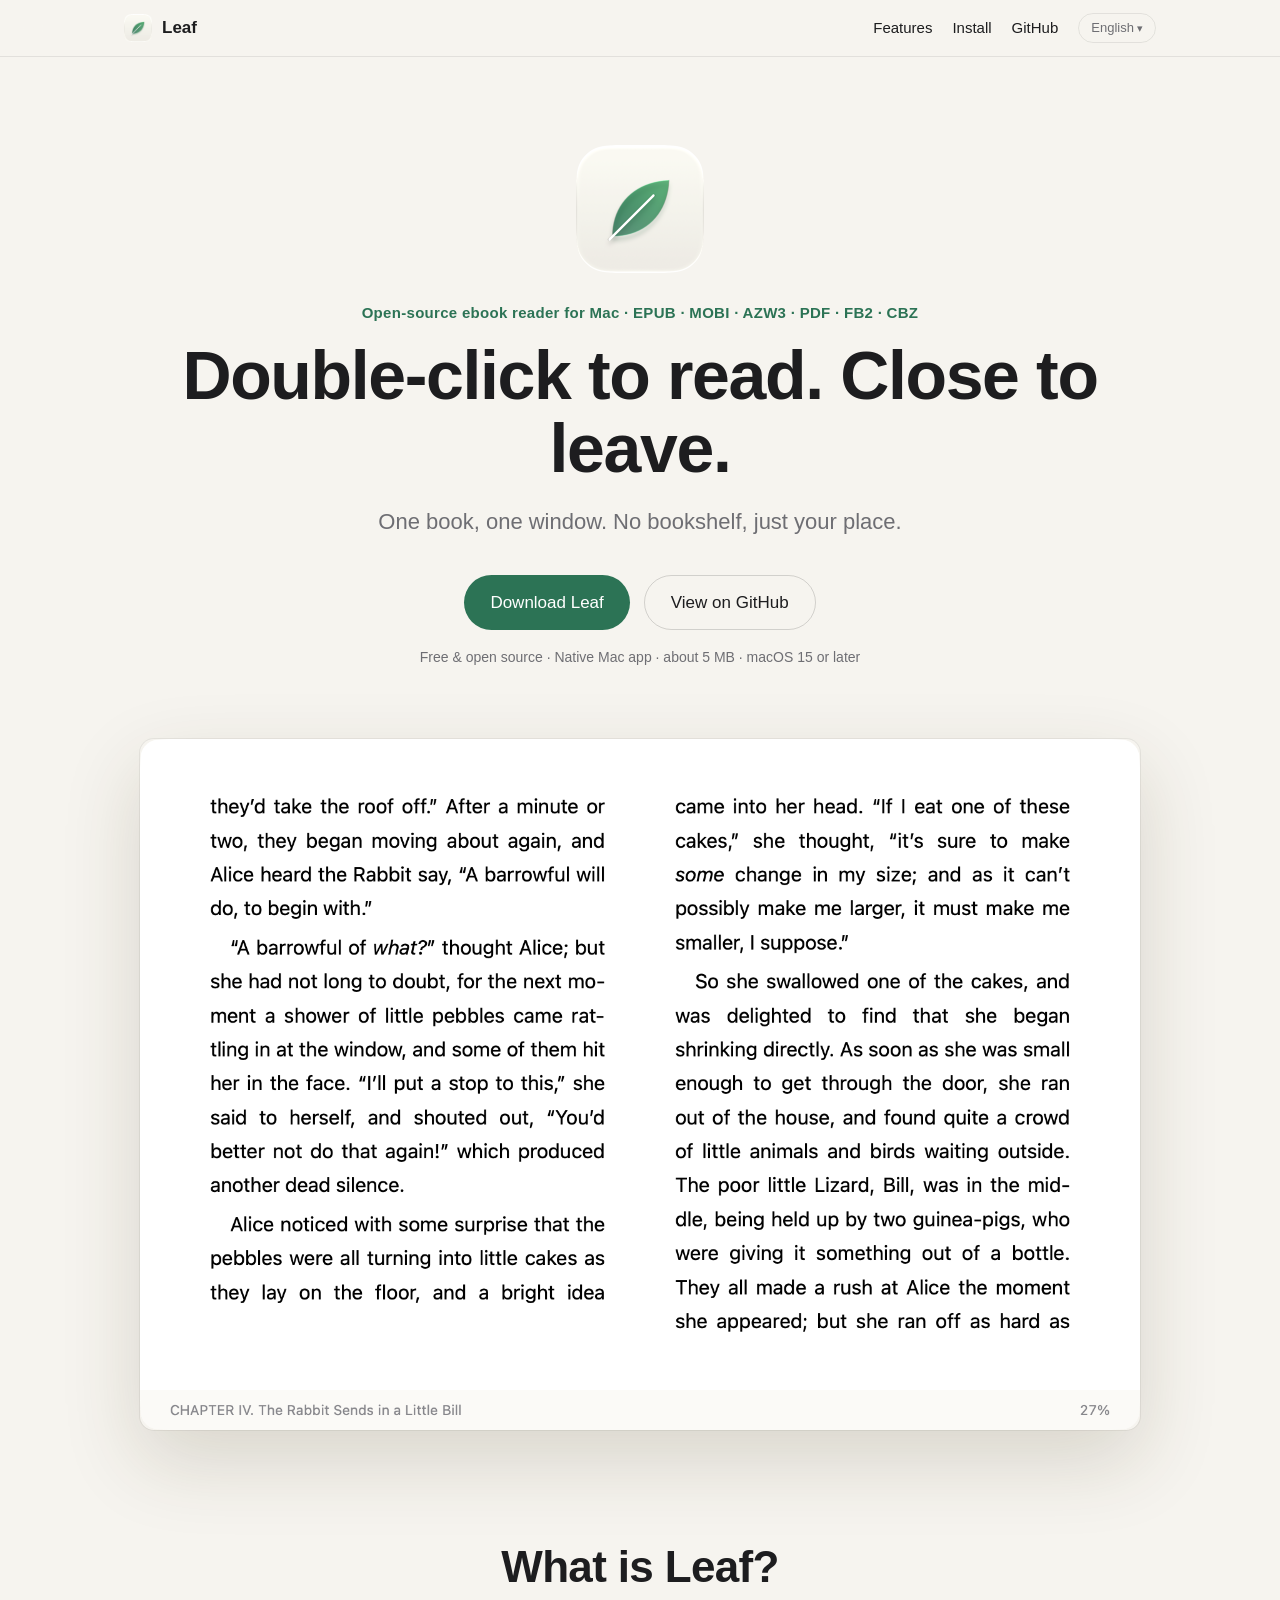
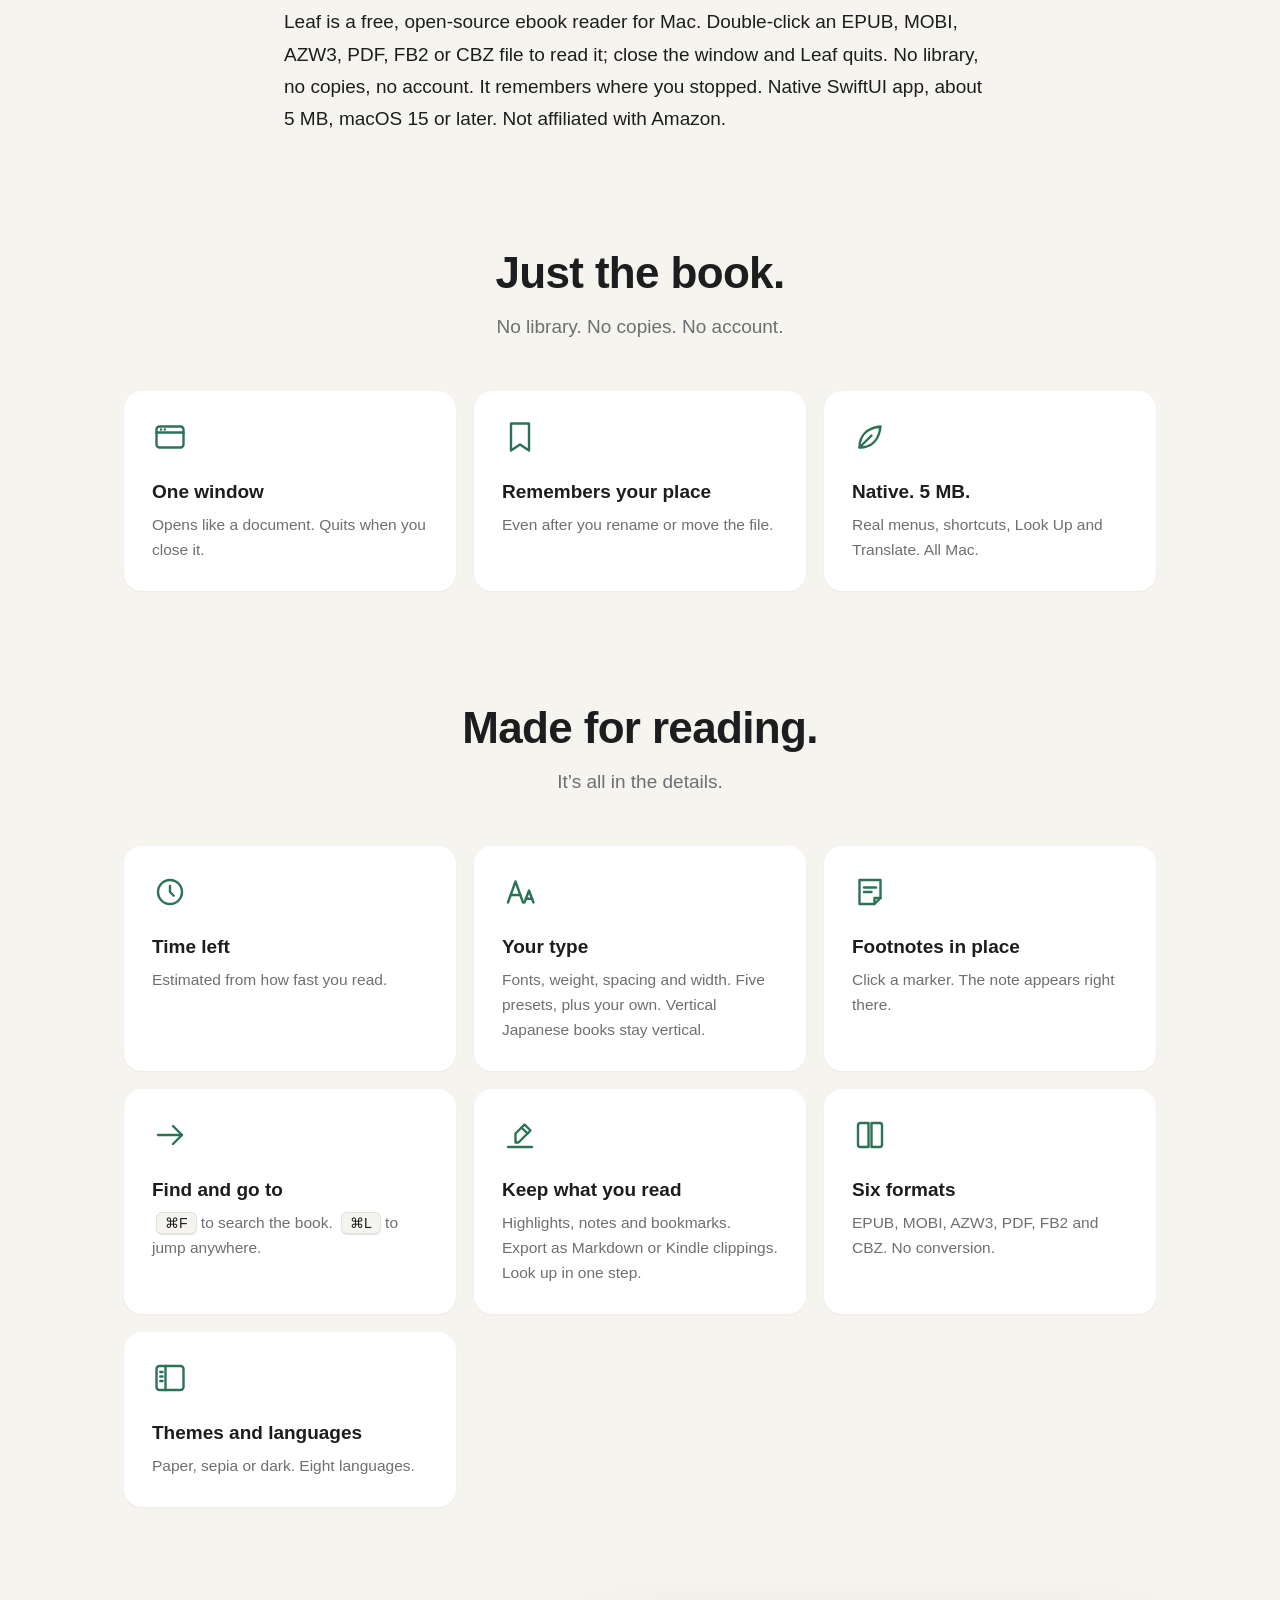
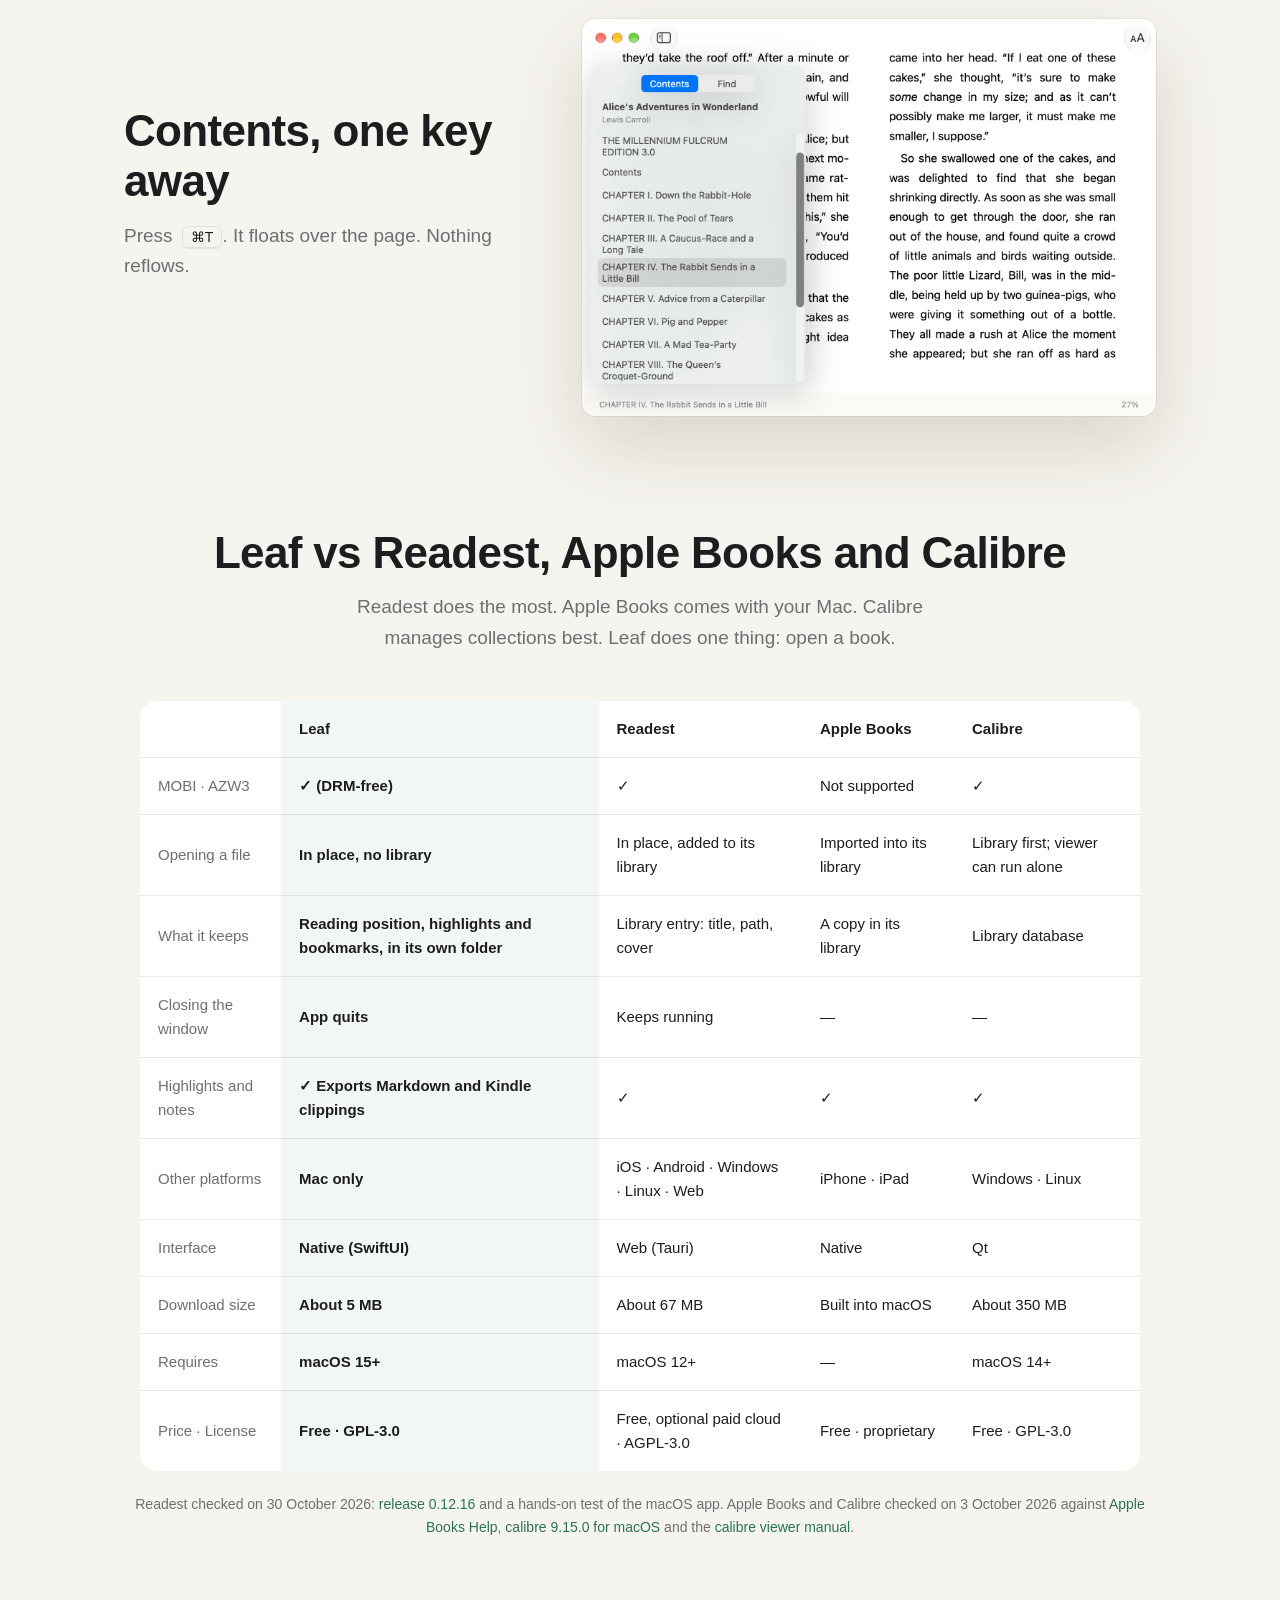
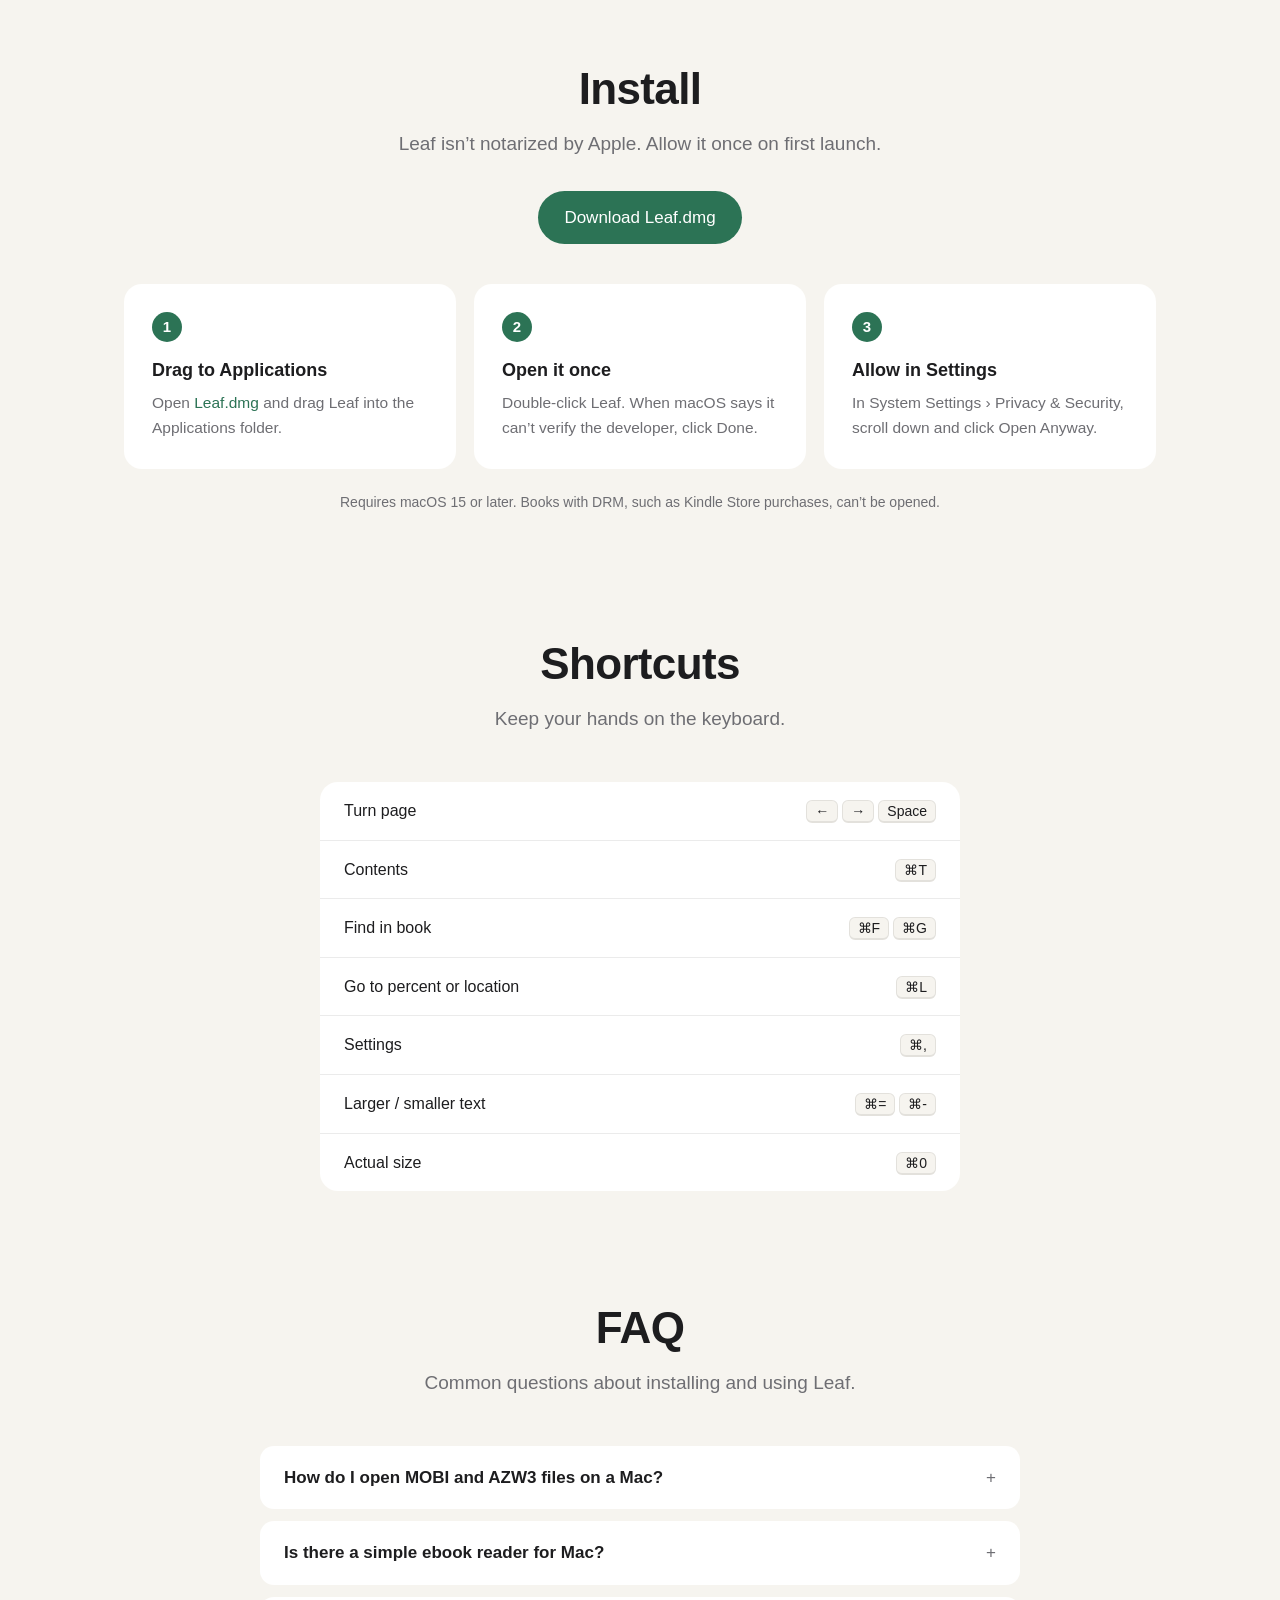
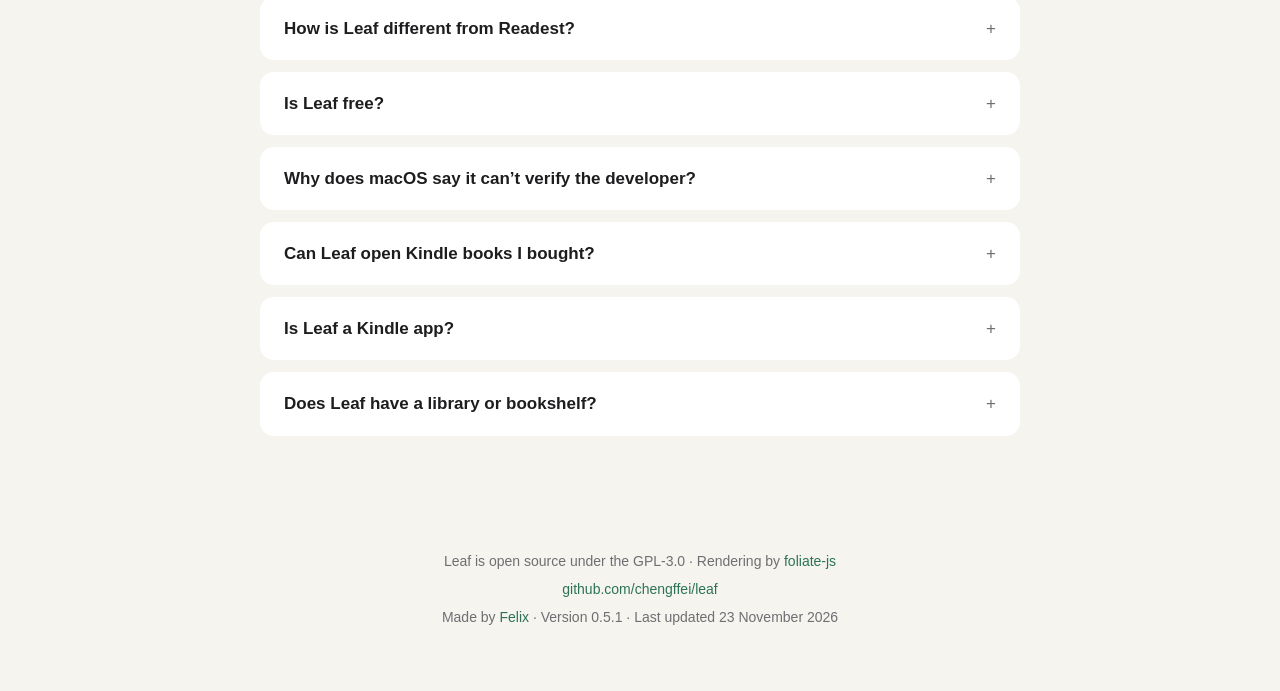
==== commit 4fb14656: "Website in eight languages Translations live in scripts/site/i18n, keyed by the English string; each" ====
--- a/docs/index.html
+++ b/docs/index.html
@@ -8,6 +8,12 @@
 <link rel="canonical" href="https://chengffei.github.io/leaf/">
 <link rel="alternate" hreflang="en" href="https://chengffei.github.io/leaf/">
 <link rel="alternate" hreflang="zh-Hans" href="https://chengffei.github.io/leaf/zh/">
+<link rel="alternate" hreflang="zh-Hant" href="https://chengffei.github.io/leaf/zh-hant/">
+<link rel="alternate" hreflang="ja" href="https://chengffei.github.io/leaf/ja/">
+<link rel="alternate" hreflang="ko" href="https://chengffei.github.io/leaf/ko/">
+<link rel="alternate" hreflang="fr" href="https://chengffei.github.io/leaf/fr/">
+<link rel="alternate" hreflang="de" href="https://chengffei.github.io/leaf/de/">
+<link rel="alternate" hreflang="es" href="https://chengffei.github.io/leaf/es/">
 <link rel="alternate" hreflang="x-default" href="https://chengffei.github.io/leaf/">
 <link rel="alternate" type="text/plain" title="llms.txt" href="https://chengffei.github.io/leaf/llms.txt">
 <meta name="theme-color" content="#f6f4ef">
@@ -22,6 +28,12 @@
 <meta property="og:image:alt" content="Leaf showing a book in two-column layout">
 <meta property="og:locale" content="en_US">
 <meta property="og:locale:alternate" content="zh_CN">
+<meta property="og:locale:alternate" content="zh_TW">
+<meta property="og:locale:alternate" content="ja_JP">
+<meta property="og:locale:alternate" content="ko_KR">
+<meta property="og:locale:alternate" content="fr_FR">
+<meta property="og:locale:alternate" content="de_DE">
+<meta property="og:locale:alternate" content="es_ES">
 <meta name="twitter:card" content="summary_large_image">
 <meta name="twitter:title" content="Leaf — Free EPUB, MOBI and AZW3 Reader for Mac, No Library">
 <meta name="twitter:description" content="Double-click to read. Close to leave. A small, native ebook reader for Mac. Free and open source.">
@@ -188,6 +200,19 @@
     padding: 4px 12px; cursor: pointer;
   }
   .lang-toggle:hover { color: var(--ink); border-color: rgba(0,0,0,.18); }
+  /* 语言菜单：<details> 下拉，不靠 JS；当前语言作标题 */
+  .langs { position: relative; }
+  .langs summary { list-style: none; }
+  .langs summary::-webkit-details-marker { display: none; }
+  .langs summary::after { content: " ▾"; font-size: 11px; }
+  .langs-menu {
+    position: absolute; right: 0; top: calc(100% + 8px); z-index: 20; min-width: 140px;
+    display: flex; flex-direction: column; padding: 6px;
+    background: #fff; border: 1px solid var(--line); border-radius: 12px;
+    box-shadow: 0 10px 32px rgba(0,0,0,.12);
+  }
+  .langs-menu a { display: block; padding: 7px 12px; border-radius: 8px; font-size: 14px; white-space: nowrap; }
+  .langs-menu a:hover { background: var(--alt, #f5f5f7); text-decoration: none; }
 
   .hero { text-align: center; padding: 88px 24px 56px; }
   .hero .icon { width: 128px; height: 128px; margin: 0 auto 28px; }
@@ -296,7 +321,7 @@
       <a class="hide-sm" href="#features">Features</a>
       <a class="hide-sm" href="#install">Install</a>
       <a href="https://github.com/chengffei/leaf">GitHub</a>
-      <a class="lang-toggle" href="zh/" hreflang="zh-Hans" lang="zh-Hans">中文</a>
+      <details class="langs"><summary class="lang-toggle" aria-label="Language">English</summary><div class="langs-menu"><a href="zh/" hreflang="zh-Hans" lang="zh-Hans">简体中文</a><a href="zh-hant/" hreflang="zh-Hant" lang="zh-Hant">繁體中文</a><a href="ja/" hreflang="ja" lang="ja">日本語</a><a href="ko/" hreflang="ko" lang="ko">한국어</a><a href="fr/" hreflang="fr" lang="fr">Français</a><a href="de/" hreflang="de" lang="de">Deutsch</a><a href="es/" hreflang="es" lang="es">Español</a></div></details>
     </div>
   </div>
 </nav>
@@ -526,5 +551,12 @@
   </p>
 </footer>
 
+<script>
+  // 语言菜单：点菜单外或选了语言就收起（<details> 自己不会）
+  for (const d of document.querySelectorAll('details.langs')) {
+    document.addEventListener('click', e => { if (!d.contains(e.target)) d.removeAttribute('open') })
+    document.addEventListener('keydown', e => { if (e.key === 'Escape') d.removeAttribute('open') })
+  }
+</script>
 </body>
 </html>
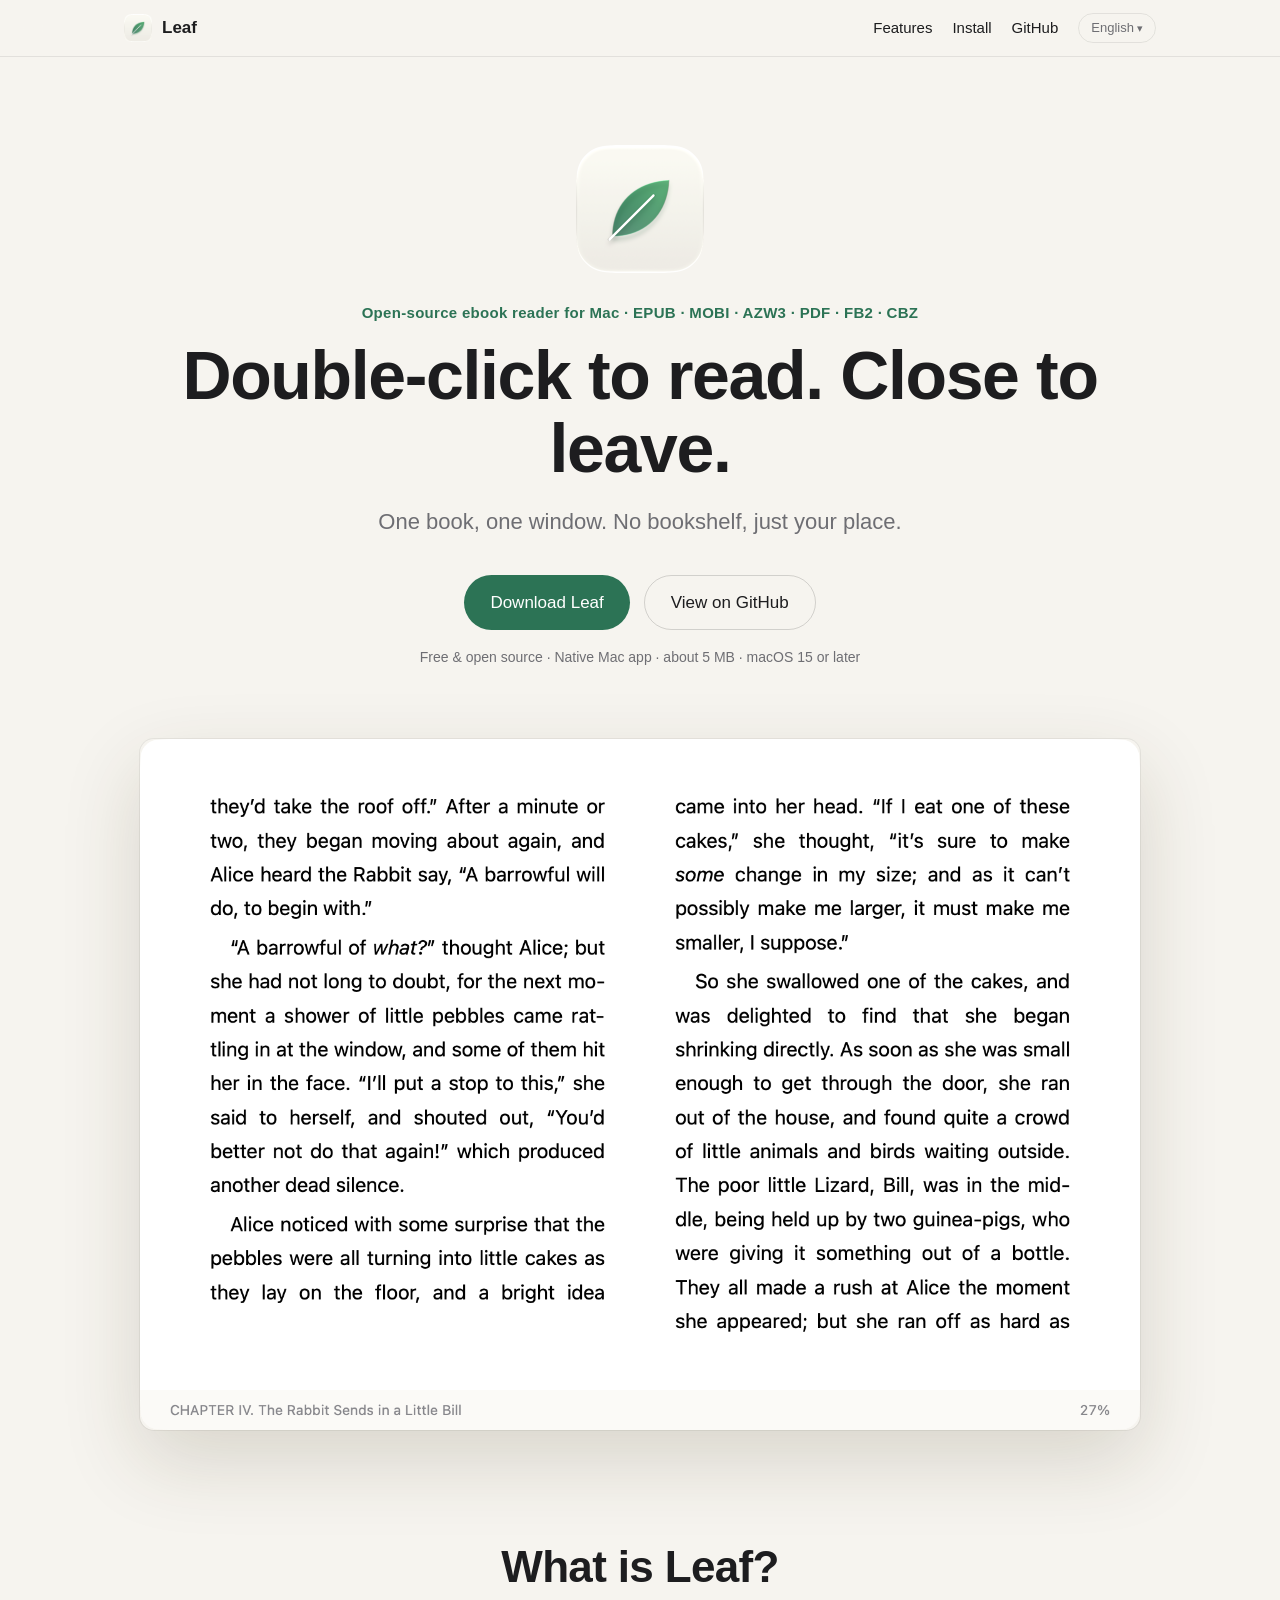
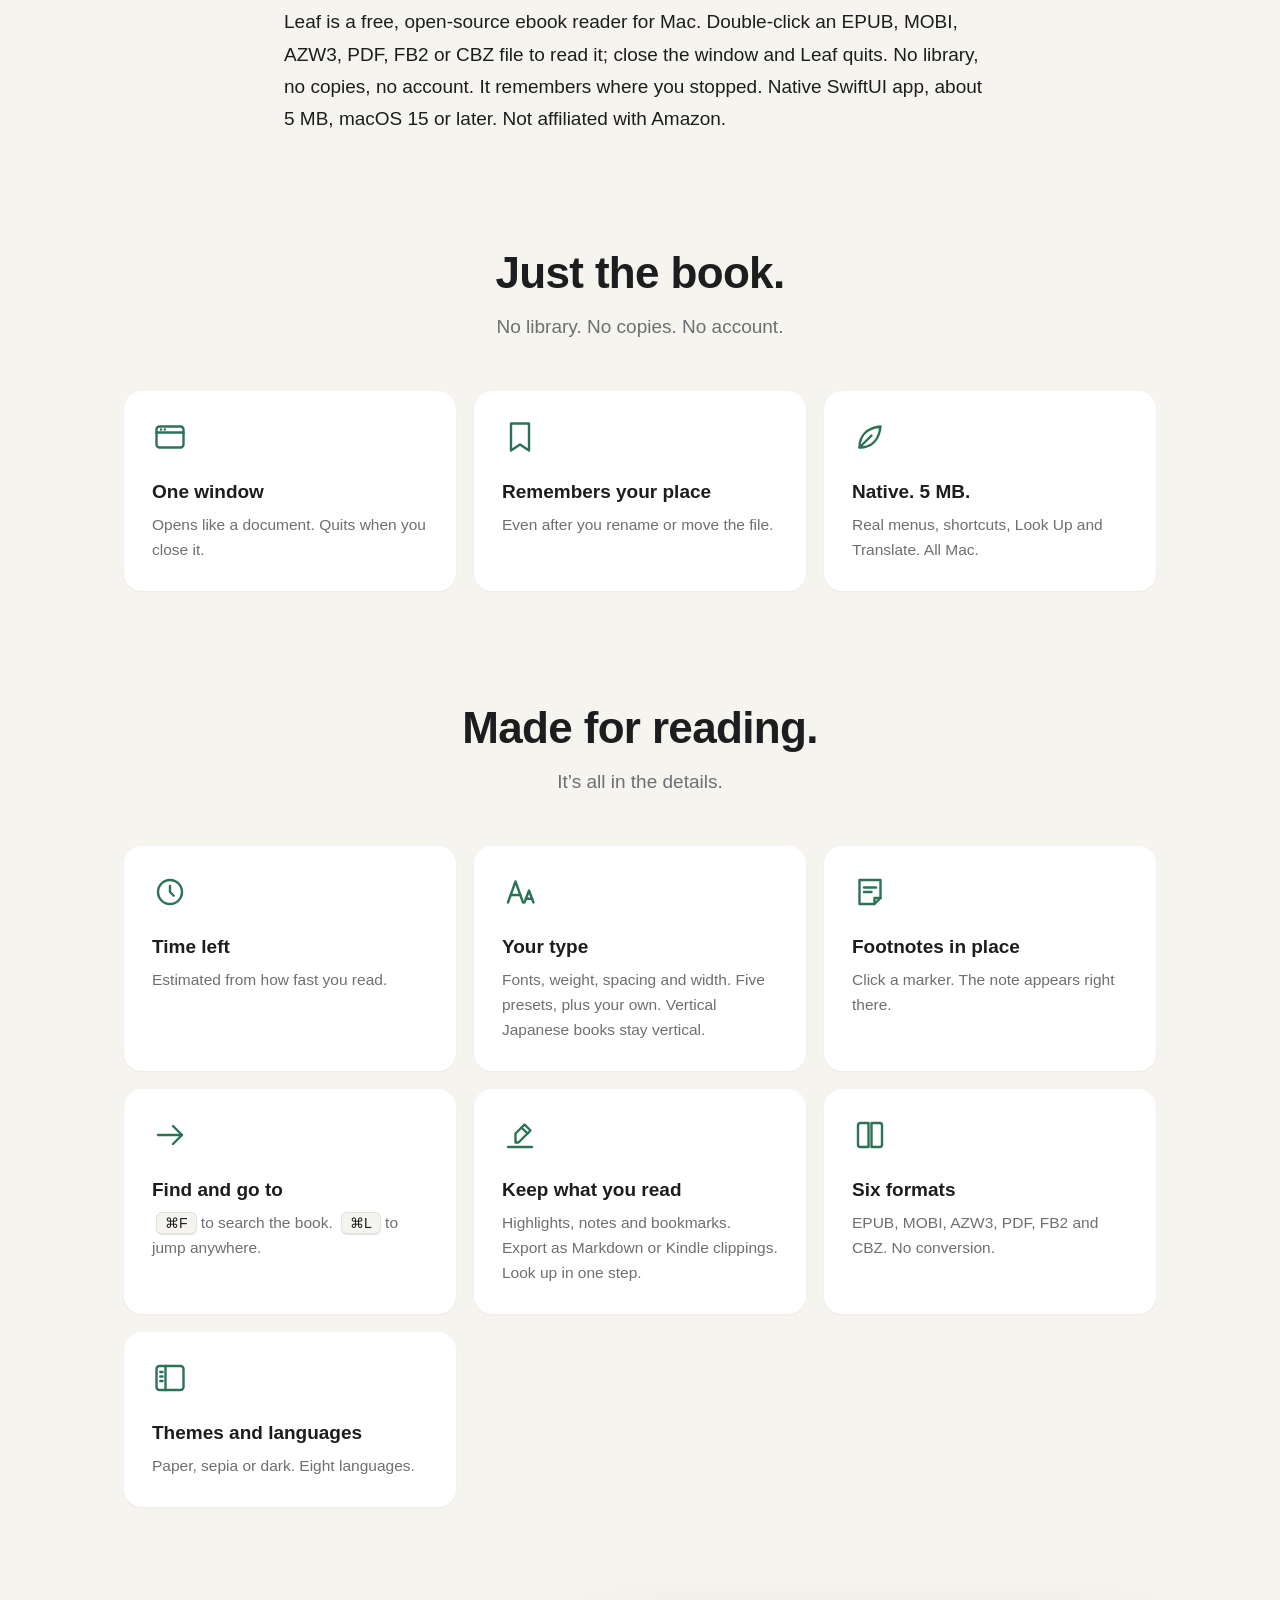
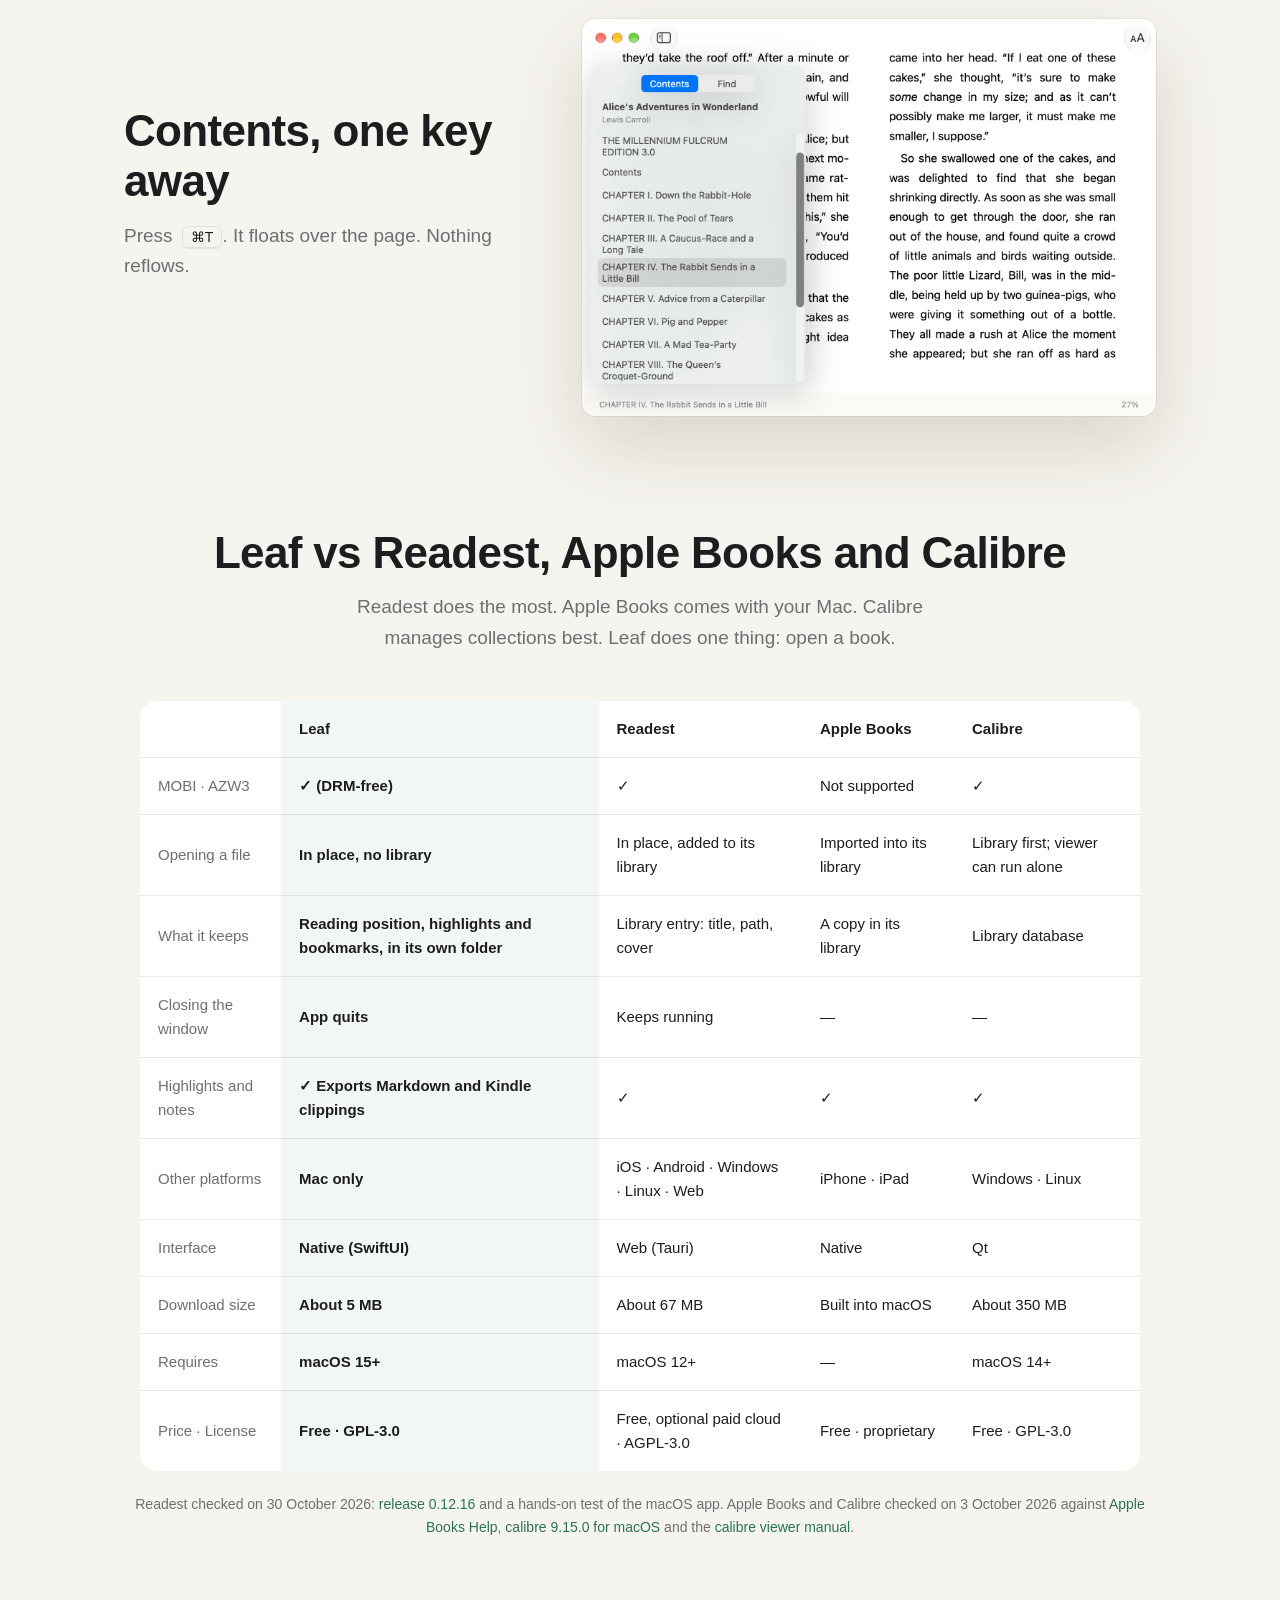
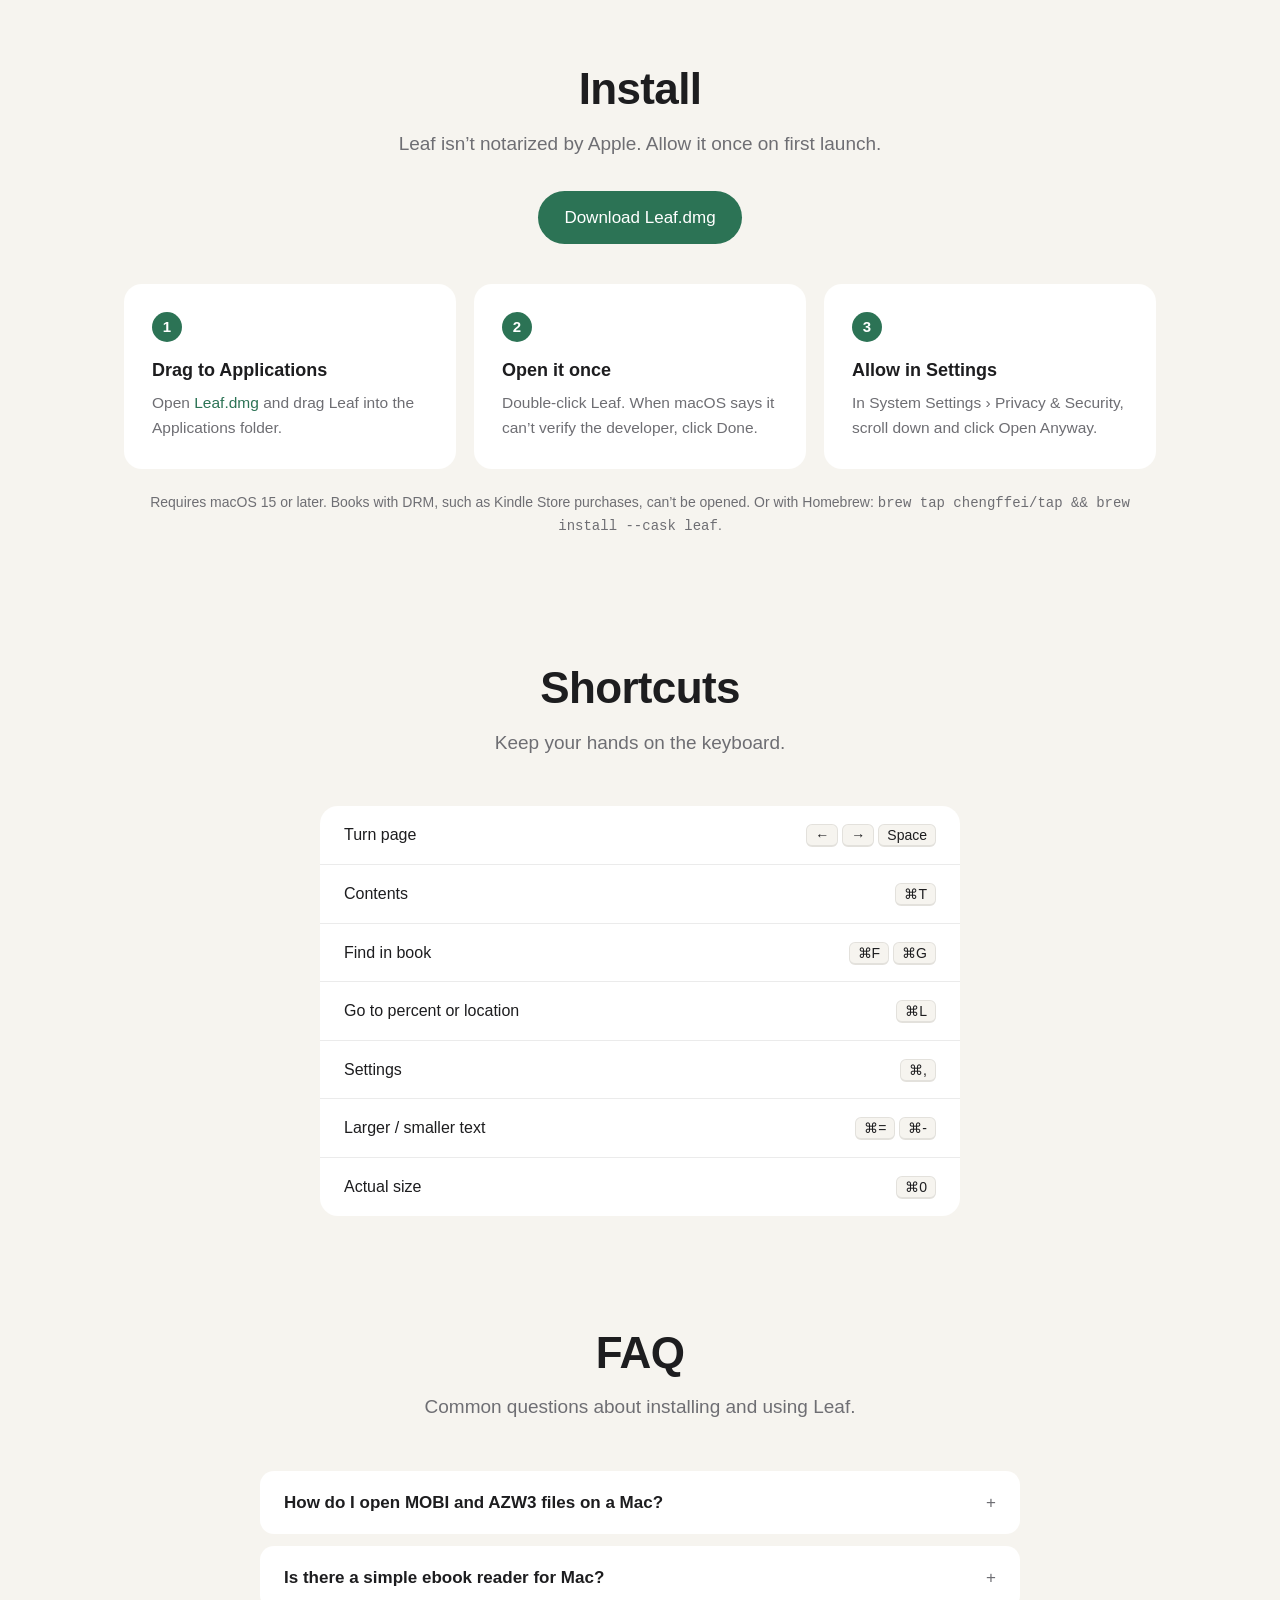
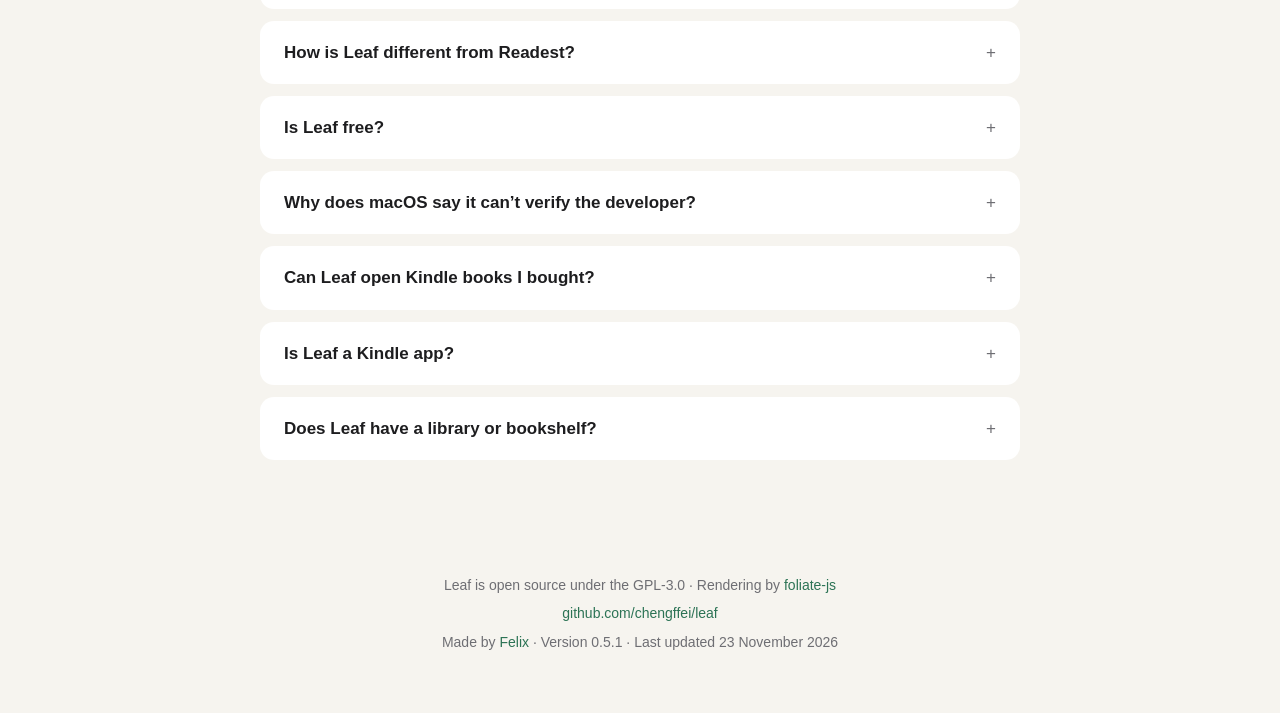
==== commit 0bf1d872: "Install with Homebrew: chengffei/tap" ====
--- a/docs/index.html
+++ b/docs/index.html
@@ -350,7 +350,7 @@
 
 <div class="wrap">
   <div class="shot">
-    <img src="images/reading.png" width="1600" height="1106" alt="Leaf reading an EPUB book on Mac in two-column layout" loading="eager">
+    <img src="images/reading.png" width="1600" height="1106" alt="Leaf reading Alice’s Adventures in Wonderland on Mac in two-column layout" loading="eager">
   </div>
 </div>
 
@@ -504,6 +504,7 @@
   <p class="note">
     
     Requires macOS 15 or later. Books with DRM, such as Kindle Store purchases, can’t be opened.
+    Or with Homebrew: <code>brew tap chengffei/tap &amp;&amp; brew install --cask leaf</code>.
   </p>
 </section>
 
